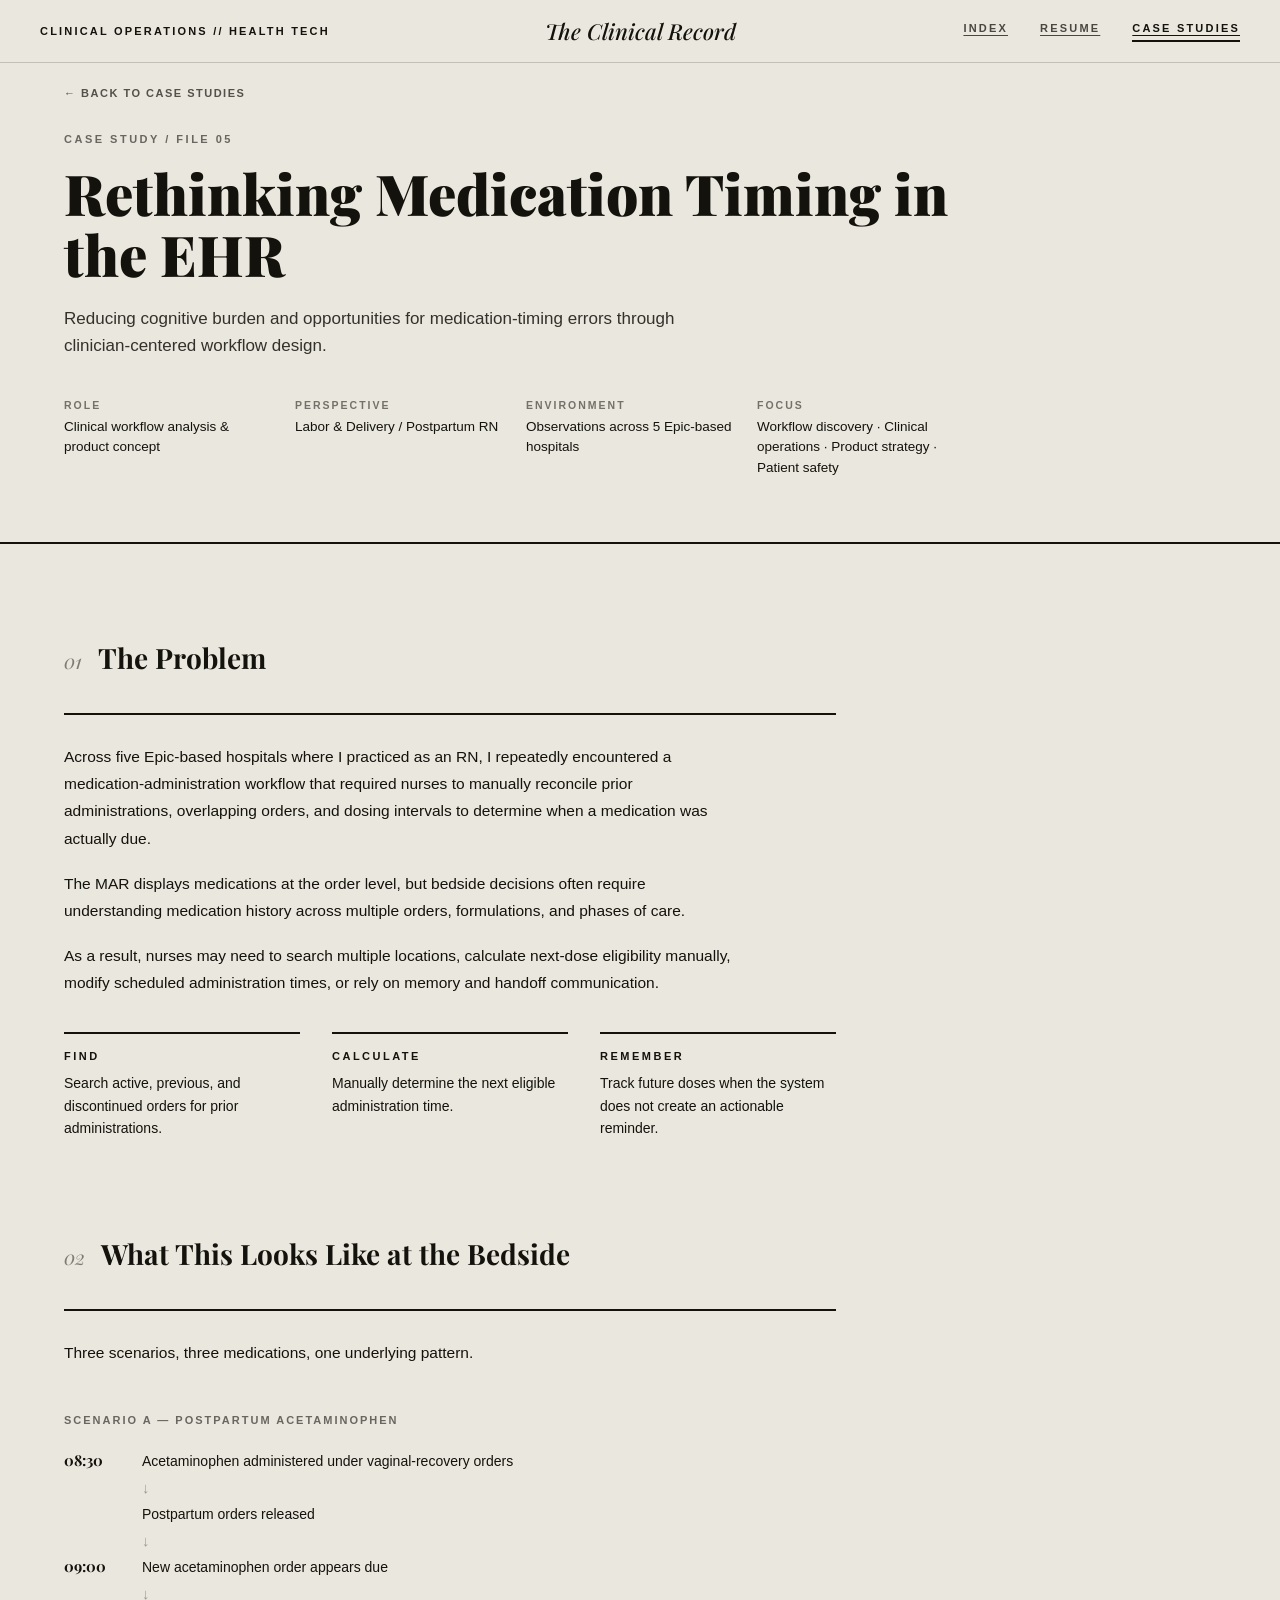
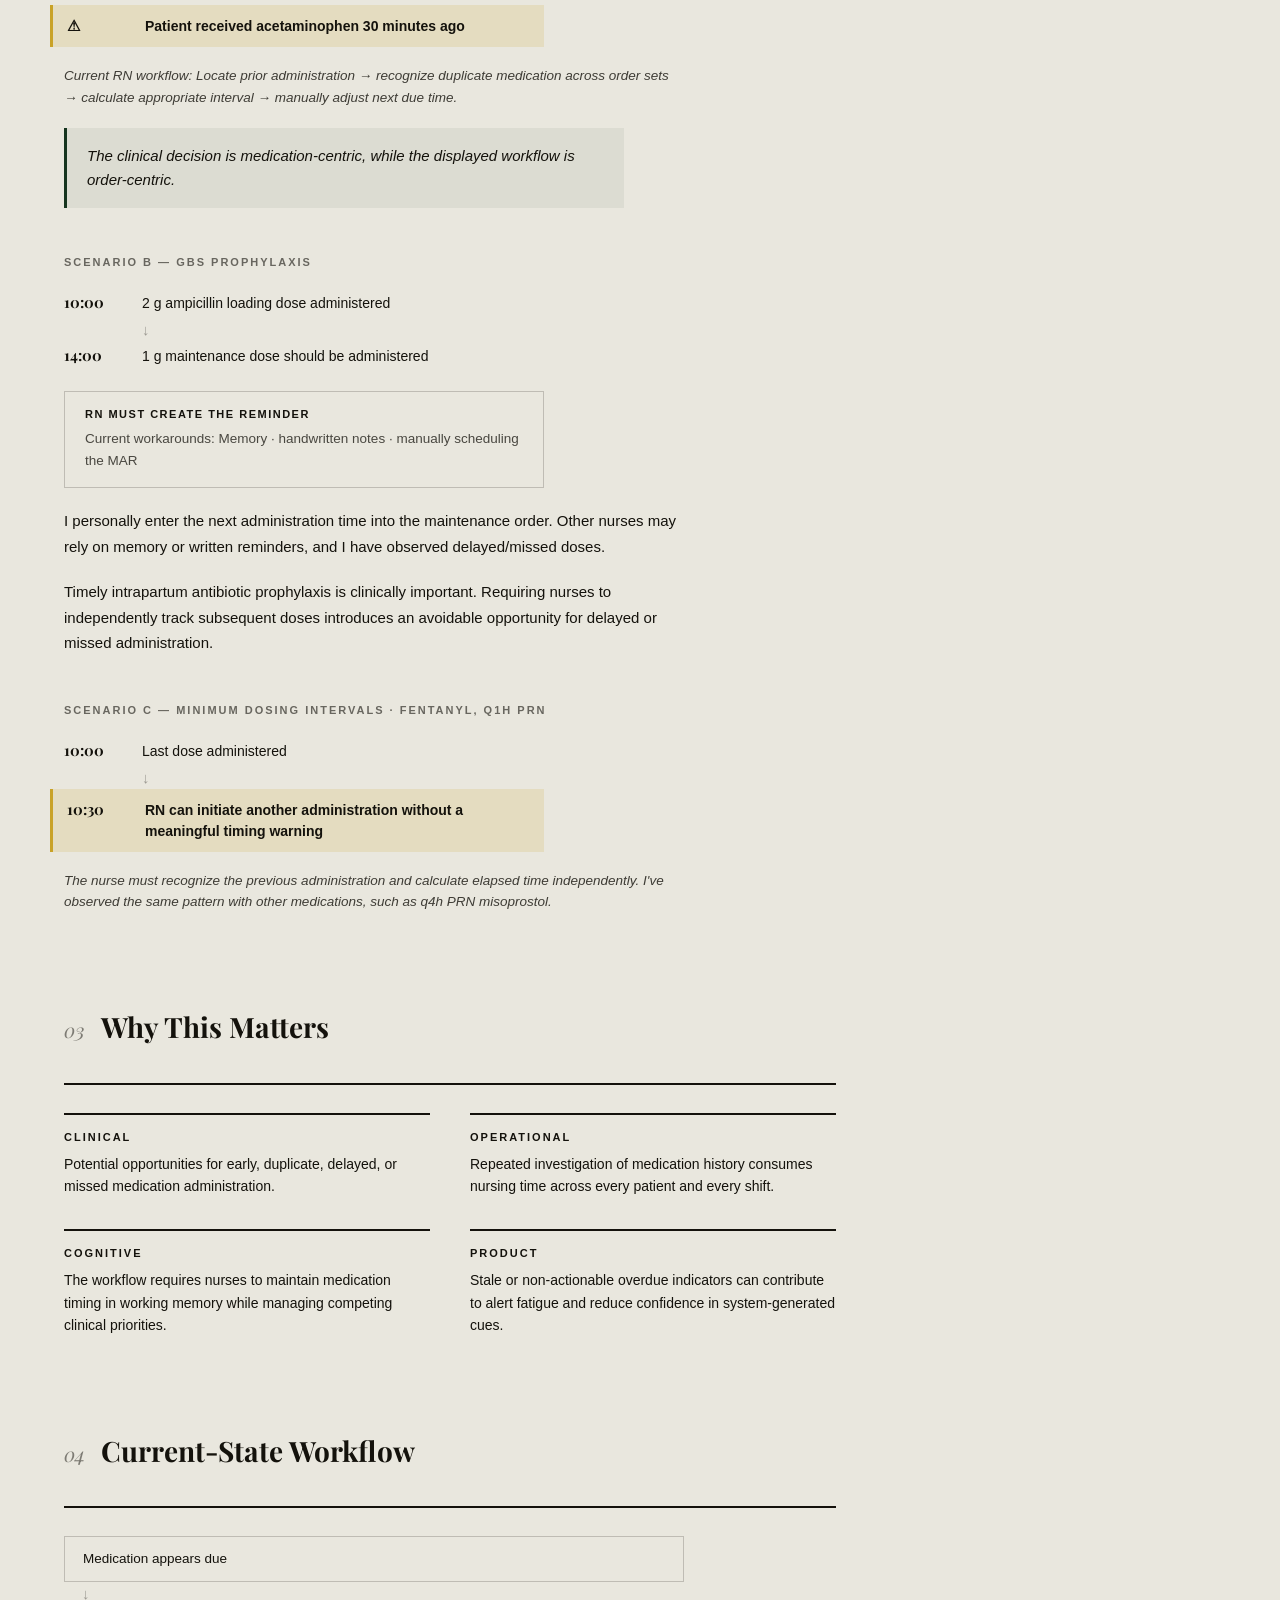
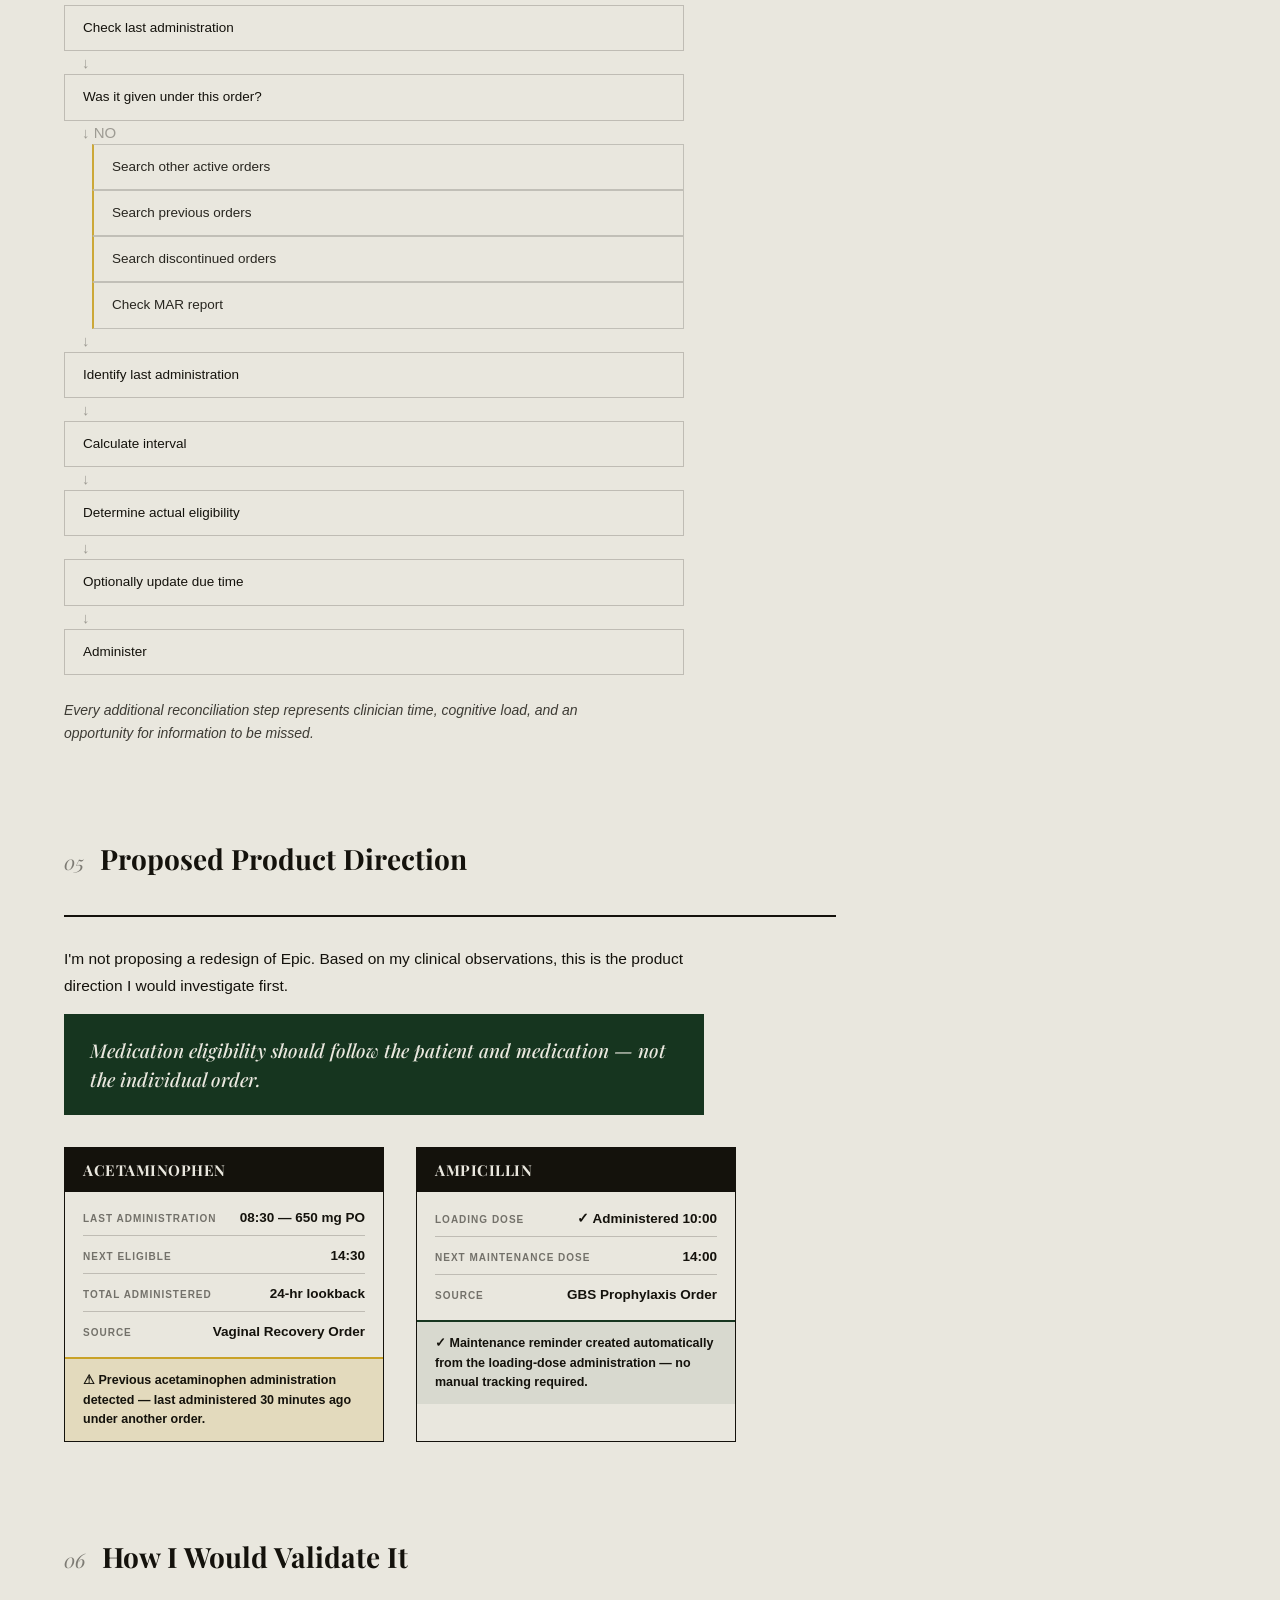
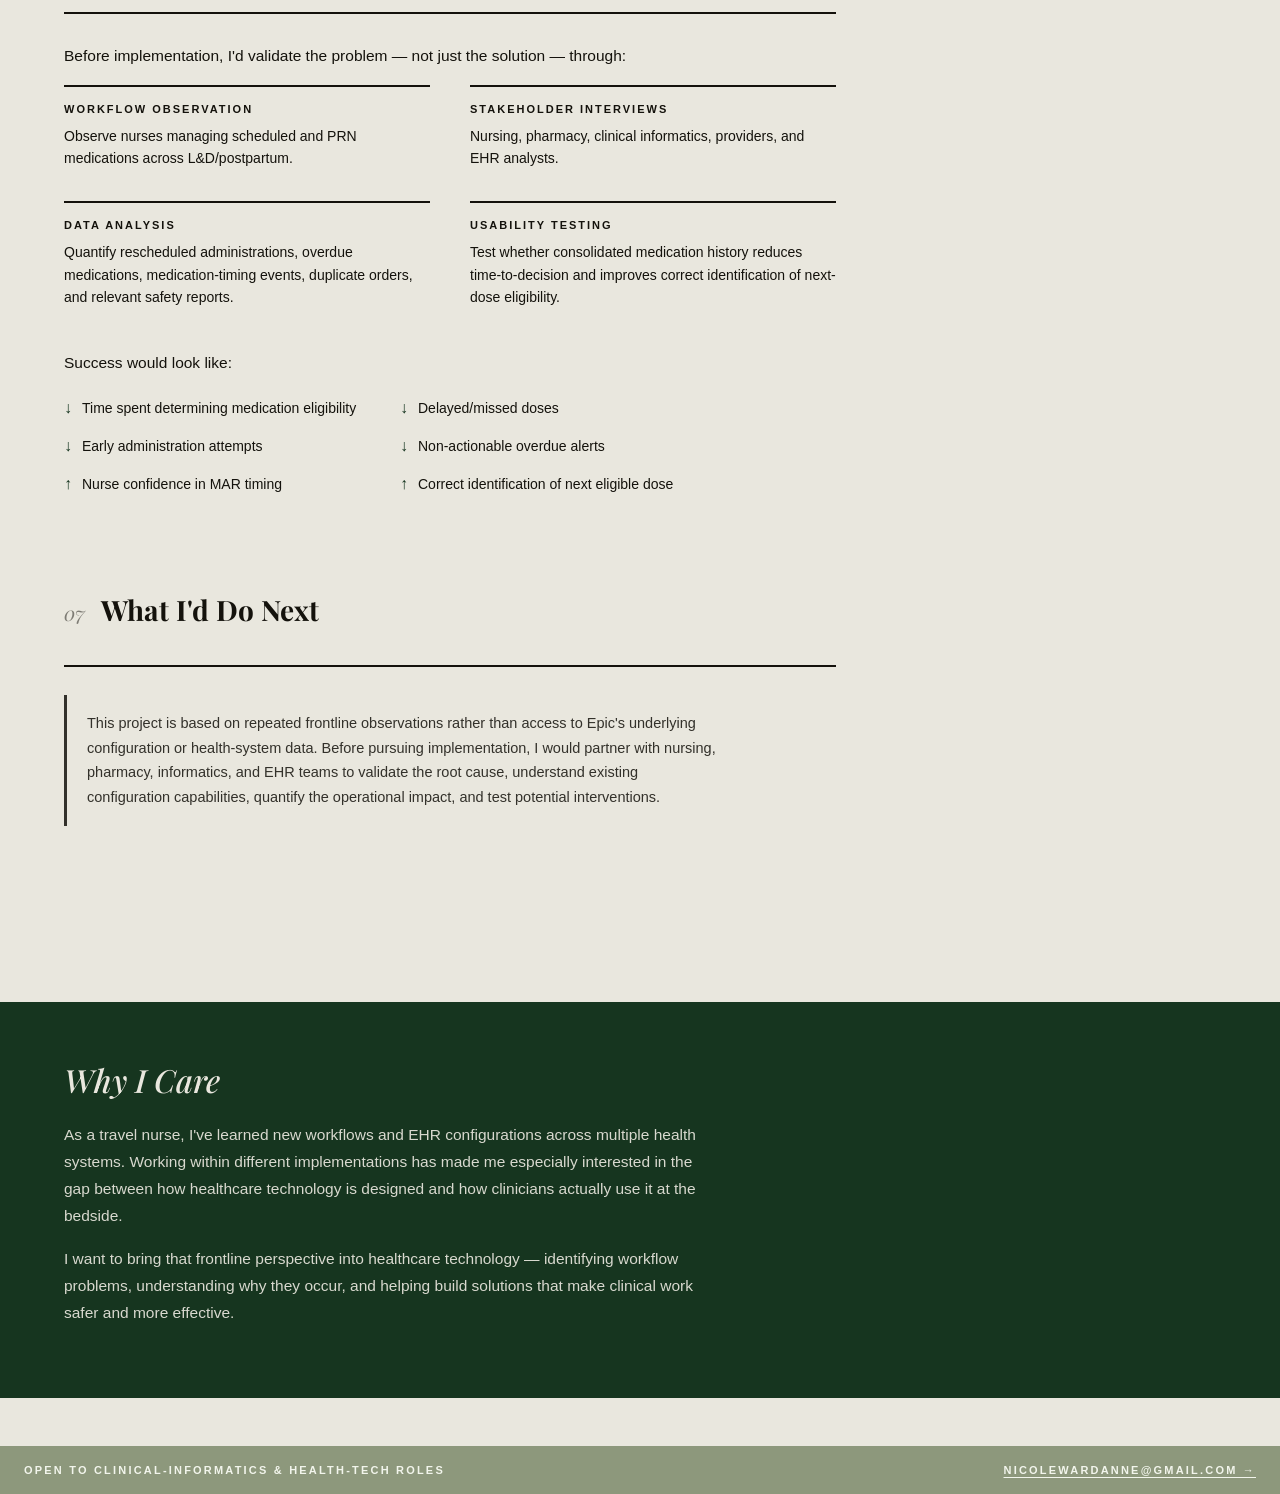
==== case-study-medication-timing.html @ 56637faa "Replace header live clock with static tagline Co-Authored-By: Claude Sonnet 5 <noreply@anthropic.com" ====
<!DOCTYPE html>
<html lang="en">
<head>
<meta charset="utf-8">
<meta name="viewport" content="width=device-width, initial-scale=1">
<title>Rethinking Medication Timing in the EHR — Nicole Ward</title>
<meta name="description" content="A clinician-centered workflow case study on medication-timing risk in the Epic MAR, from problem observation to proposed product direction.">
<link rel="preconnect" href="https://fonts.googleapis.com">
<link rel="preconnect" href="https://fonts.gstatic.com" crossorigin>
<link href="https://fonts.googleapis.com/css2?family=Playfair+Display:ital,wght@0,500;0,700;0,900;1,500;1,700;1,900&display=swap" rel="stylesheet">
<link rel="stylesheet" href="css/style.css">
<link rel="stylesheet" href="css/case-study.css">
</head>
<body>
<div class="page">

  <header class="site-header">
    <div class="clock-text">CLINICAL OPERATIONS // HEALTH TECH</div>
    <div class="brand">The Clinical Record</div>
    <nav class="site-nav">
      <a class="nav-btn" href="index.html">INDEX</a>
      <a class="nav-btn" href="index.html#resume">RESUME</a>
      <a class="nav-btn active" href="index.html#cases">CASE STUDIES</a>
    </nav>
  </header>

  <div class="cs-back">
    <a class="cs-back-link" href="index.html#cases">← BACK TO CASE STUDIES</a>
  </div>

  <div class="cs-header">
    <div class="cs-eyebrow">CASE STUDY / FILE 05</div>
    <h1 class="cs-title">Rethinking Medication Timing in the EHR</h1>
    <p class="cs-subtitle">Reducing cognitive burden and opportunities for medication-timing errors through clinician-centered workflow design.</p>
    <dl class="cs-meta-grid">
      <div class="cs-meta-item">
        <dt>ROLE</dt>
        <dd>Clinical workflow analysis &amp; product concept</dd>
      </div>
      <div class="cs-meta-item">
        <dt>PERSPECTIVE</dt>
        <dd>Labor &amp; Delivery / Postpartum RN</dd>
      </div>
      <div class="cs-meta-item">
        <dt>ENVIRONMENT</dt>
        <dd>Observations across 5 Epic-based hospitals</dd>
      </div>
      <div class="cs-meta-item">
        <dt>FOCUS</dt>
        <dd>Workflow discovery · Clinical operations · Product strategy · Patient safety</dd>
      </div>
    </dl>
  </div>

  <main class="cs-body">

    <!-- 01 — THE PROBLEM -->
    <section class="cs-section">
      <div class="cs-section-head">
        <span class="cs-section-num">01</span>
        <h2 class="cs-section-title">The Problem</h2>
      </div>

      <p class="cs-text">Across five Epic-based hospitals where I practiced as an RN, I repeatedly encountered a medication-administration workflow that required nurses to manually reconcile prior administrations, overlapping orders, and dosing intervals to determine when a medication was actually due.</p>
      <p class="cs-text">The MAR displays medications at the order level, but bedside decisions often require understanding medication history across multiple orders, formulations, and phases of care.</p>
      <p class="cs-text">As a result, nurses may need to search multiple locations, calculate next-dose eligibility manually, modify scheduled administration times, or rely on memory and handoff communication.</p>

      <div class="fcr-grid">
        <div class="fcr-card">
          <div class="fcr-label">FIND</div>
          <p class="fcr-desc">Search active, previous, and discontinued orders for prior administrations.</p>
        </div>
        <div class="fcr-card">
          <div class="fcr-label">CALCULATE</div>
          <p class="fcr-desc">Manually determine the next eligible administration time.</p>
        </div>
        <div class="fcr-card">
          <div class="fcr-label">REMEMBER</div>
          <p class="fcr-desc">Track future doses when the system does not create an actionable reminder.</p>
        </div>
      </div>
    </section>

    <!-- 02 — WHAT THIS LOOKS LIKE AT THE BEDSIDE -->
    <section class="cs-section">
      <div class="cs-section-head">
        <span class="cs-section-num">02</span>
        <h2 class="cs-section-title">What This Looks Like at the Bedside</h2>
      </div>
      <p class="cs-text">Three scenarios, three medications, one underlying pattern.</p>

      <div class="scenario">
        <div class="scenario-label">SCENARIO A — POSTPARTUM ACETAMINOPHEN</div>
        <div class="timeline">
          <div class="timeline-step">
            <div class="timeline-time">08:30</div>
            <div class="timeline-content">Acetaminophen administered under vaginal-recovery orders</div>
          </div>
          <div class="timeline-arrow">↓</div>
          <div class="timeline-step">
            <div class="timeline-time"></div>
            <div class="timeline-content">Postpartum orders released</div>
          </div>
          <div class="timeline-arrow">↓</div>
          <div class="timeline-step">
            <div class="timeline-time">09:00</div>
            <div class="timeline-content">New acetaminophen order appears due</div>
          </div>
          <div class="timeline-arrow">↓</div>
          <div class="timeline-step timeline-step--warning">
            <div class="timeline-time">⚠</div>
            <div class="timeline-content">Patient received acetaminophen 30 minutes ago</div>
          </div>
        </div>
        <p class="scenario-workflow">Current RN workflow: Locate prior administration → recognize duplicate medication across order sets → calculate appropriate interval → manually adjust next due time.</p>
        <div class="insight-box">The clinical decision is medication-centric, while the displayed workflow is order-centric.</div>
      </div>

      <div class="scenario">
        <div class="scenario-label">SCENARIO B — GBS PROPHYLAXIS</div>
        <div class="timeline">
          <div class="timeline-step">
            <div class="timeline-time">10:00</div>
            <div class="timeline-content">2 g ampicillin loading dose administered</div>
          </div>
          <div class="timeline-arrow">↓</div>
          <div class="timeline-step">
            <div class="timeline-time">14:00</div>
            <div class="timeline-content">1 g maintenance dose should be administered</div>
          </div>
        </div>
        <div class="reminder-box">
          <div class="reminder-box-title">RN MUST CREATE THE REMINDER</div>
          <p class="reminder-box-detail">Current workarounds: Memory · handwritten notes · manually scheduling the MAR</p>
        </div>
        <p class="scenario-quote">I personally enter the next administration time into the maintenance order. Other nurses may rely on memory or written reminders, and I have observed delayed/missed doses.</p>
        <p class="scenario-quote">Timely intrapartum antibiotic prophylaxis is clinically important. Requiring nurses to independently track subsequent doses introduces an avoidable opportunity for delayed or missed administration.</p>
      </div>

      <div class="scenario">
        <div class="scenario-label">SCENARIO C — MINIMUM DOSING INTERVALS · FENTANYL, Q1H PRN</div>
        <div class="timeline">
          <div class="timeline-step">
            <div class="timeline-time">10:00</div>
            <div class="timeline-content">Last dose administered</div>
          </div>
          <div class="timeline-arrow">↓</div>
          <div class="timeline-step timeline-step--warning">
            <div class="timeline-time">10:30</div>
            <div class="timeline-content">RN can initiate another administration without a meaningful timing warning</div>
          </div>
        </div>
        <p class="scenario-workflow">The nurse must recognize the previous administration and calculate elapsed time independently. I've observed the same pattern with other medications, such as q4h PRN misoprostol.</p>
      </div>
    </section>

    <!-- 03 — WHY THIS MATTERS -->
    <section class="cs-section">
      <div class="cs-section-head">
        <span class="cs-section-num">03</span>
        <h2 class="cs-section-title">Why This Matters</h2>
      </div>
      <div class="info-grid">
        <div class="info-card">
          <div class="info-label">CLINICAL</div>
          <p class="info-desc">Potential opportunities for early, duplicate, delayed, or missed medication administration.</p>
        </div>
        <div class="info-card">
          <div class="info-label">OPERATIONAL</div>
          <p class="info-desc">Repeated investigation of medication history consumes nursing time across every patient and every shift.</p>
        </div>
        <div class="info-card">
          <div class="info-label">COGNITIVE</div>
          <p class="info-desc">The workflow requires nurses to maintain medication timing in working memory while managing competing clinical priorities.</p>
        </div>
        <div class="info-card">
          <div class="info-label">PRODUCT</div>
          <p class="info-desc">Stale or non-actionable overdue indicators can contribute to alert fatigue and reduce confidence in system-generated cues.</p>
        </div>
      </div>
    </section>

    <!-- 04 — CURRENT-STATE WORKFLOW -->
    <section class="cs-section">
      <div class="cs-section-head">
        <span class="cs-section-num">04</span>
        <h2 class="cs-section-title">Current-State Workflow</h2>
      </div>
      <div class="flow-diagram">
        <div class="flow-step">Medication appears due</div>
        <div class="flow-arrow">↓</div>
        <div class="flow-step">Check last administration</div>
        <div class="flow-arrow">↓</div>
        <div class="flow-step">Was it given under this order?</div>
        <div class="flow-arrow">↓ NO</div>
        <div class="flow-step flow-step--branch">Search other active orders</div>
        <div class="flow-step flow-step--branch">Search previous orders</div>
        <div class="flow-step flow-step--branch">Search discontinued orders</div>
        <div class="flow-step flow-step--branch">Check MAR report</div>
        <div class="flow-arrow">↓</div>
        <div class="flow-step">Identify last administration</div>
        <div class="flow-arrow">↓</div>
        <div class="flow-step">Calculate interval</div>
        <div class="flow-arrow">↓</div>
        <div class="flow-step">Determine actual eligibility</div>
        <div class="flow-arrow">↓</div>
        <div class="flow-step">Optionally update due time</div>
        <div class="flow-arrow">↓</div>
        <div class="flow-step">Administer</div>
      </div>
      <p class="cs-caption">Every additional reconciliation step represents clinician time, cognitive load, and an opportunity for information to be missed.</p>
    </section>

    <!-- 05 — PROPOSED PRODUCT DIRECTION -->
    <section class="cs-section">
      <div class="cs-section-head">
        <span class="cs-section-num">05</span>
        <h2 class="cs-section-title">Proposed Product Direction</h2>
      </div>
      <p class="cs-text">I'm not proposing a redesign of Epic. Based on my clinical observations, this is the product direction I would investigate first.</p>
      <div class="principle-box">Medication eligibility should follow the patient and medication — not the individual order.</div>

      <div class="med-cards">
        <div class="med-card">
          <div class="med-card-header">ACETAMINOPHEN</div>
          <div class="med-card-body">
            <div class="med-card-row">
              <span class="med-row-label">Last administration</span>
              <span class="med-row-value">08:30 — 650 mg PO</span>
            </div>
            <div class="med-card-row">
              <span class="med-row-label">Next eligible</span>
              <span class="med-row-value">14:30</span>
            </div>
            <div class="med-card-row">
              <span class="med-row-label">Total administered</span>
              <span class="med-row-value">24-hr lookback</span>
            </div>
            <div class="med-card-row">
              <span class="med-row-label">Source</span>
              <span class="med-row-value">Vaginal Recovery Order</span>
            </div>
          </div>
          <div class="med-card-warning">⚠ Previous acetaminophen administration detected — last administered 30 minutes ago under another order.</div>
        </div>

        <div class="med-card">
          <div class="med-card-header">AMPICILLIN</div>
          <div class="med-card-body">
            <div class="med-card-row">
              <span class="med-row-label">Loading dose</span>
              <span class="med-row-value">✓ Administered 10:00</span>
            </div>
            <div class="med-card-row">
              <span class="med-row-label">Next maintenance dose</span>
              <span class="med-row-value">14:00</span>
            </div>
            <div class="med-card-row">
              <span class="med-row-label">Source</span>
              <span class="med-row-value">GBS Prophylaxis Order</span>
            </div>
          </div>
          <div class="med-card-ok">✓ Maintenance reminder created automatically from the loading-dose administration — no manual tracking required.</div>
        </div>
      </div>
    </section>

    <!-- 06 — HOW I WOULD VALIDATE IT -->
    <section class="cs-section">
      <div class="cs-section-head">
        <span class="cs-section-num">06</span>
        <h2 class="cs-section-title">How I Would Validate It</h2>
      </div>
      <p class="cs-text">Before implementation, I'd validate the problem — not just the solution — through:</p>
      <div class="info-grid">
        <div class="info-card">
          <div class="info-label">WORKFLOW OBSERVATION</div>
          <p class="info-desc">Observe nurses managing scheduled and PRN medications across L&amp;D/postpartum.</p>
        </div>
        <div class="info-card">
          <div class="info-label">STAKEHOLDER INTERVIEWS</div>
          <p class="info-desc">Nursing, pharmacy, clinical informatics, providers, and EHR analysts.</p>
        </div>
        <div class="info-card">
          <div class="info-label">DATA ANALYSIS</div>
          <p class="info-desc">Quantify rescheduled administrations, overdue medications, medication-timing events, duplicate orders, and relevant safety reports.</p>
        </div>
        <div class="info-card">
          <div class="info-label">USABILITY TESTING</div>
          <p class="info-desc">Test whether consolidated medication history reduces time-to-decision and improves correct identification of next-dose eligibility.</p>
        </div>
      </div>

      <p class="cs-text" style="margin-top:40px">Success would look like:</p>
      <div class="metrics-grid">
        <div class="metric-item"><span class="metric-arrow">↓</span> Time spent determining medication eligibility</div>
        <div class="metric-item"><span class="metric-arrow">↓</span> Delayed/missed doses</div>
        <div class="metric-item"><span class="metric-arrow">↓</span> Early administration attempts</div>
        <div class="metric-item"><span class="metric-arrow">↓</span> Non-actionable overdue alerts</div>
        <div class="metric-item"><span class="metric-arrow">↑</span> Nurse confidence in MAR timing</div>
        <div class="metric-item"><span class="metric-arrow">↑</span> Correct identification of next eligible dose</div>
      </div>
    </section>

    <!-- 07 — WHAT I'D DO NEXT -->
    <section class="cs-section">
      <div class="cs-section-head">
        <span class="cs-section-num">07</span>
        <h2 class="cs-section-title">What I'd Do Next</h2>
      </div>
      <div class="disclaimer-box">This project is based on repeated frontline observations rather than access to Epic's underlying configuration or health-system data. Before pursuing implementation, I would partner with nursing, pharmacy, informatics, and EHR teams to validate the root cause, understand existing configuration capabilities, quantify the operational impact, and test potential interventions.</div>
    </section>

  </main>

  <div class="cs-closing">
    <h2 class="cs-closing-title">Why I Care</h2>
    <p class="cs-closing-text">As a travel nurse, I've learned new workflows and EHR configurations across multiple health systems. Working within different implementations has made me especially interested in the gap between how healthcare technology is designed and how clinicians actually use it at the bedside.</p>
    <p class="cs-closing-text">I want to bring that frontline perspective into healthcare technology — identifying workflow problems, understanding why they occur, and helping build solutions that make clinical work safer and more effective.</p>
  </div>

  <div class="cta-bar">
    <span class="cta-text">OPEN TO CLINICAL-INFORMATICS &amp; HEALTH-TECH ROLES</span>
    <a href="mailto:nicolewardanne@gmail.com" class="cta-link">NICOLEWARDANNE@GMAIL.COM →</a>
  </div>

</div>
<script src="js/app.js"></script>
</body>
</html>
---- css/style.css ----
:root {
  --bg: #E9E7DE;
  --ink: #14120C;
  --green: #16351F;
  --green-hover: #1F4A2A;
  --cream: #F2F5EC;
  --accent: #8D987C;
  --amber: #C9A227;
  --hr: rgba(20,18,12,0.2);
}

* { box-sizing: border-box; }

html, body { margin: 0; padding: 0; background: var(--bg); }

body {
  font-family: "Helvetica Neue", Helvetica, Arial, sans-serif;
  color: var(--ink);
}

a { color: var(--ink); text-decoration: underline; text-underline-offset: 3px; }
a:hover { color: var(--green); }

::selection { background: var(--accent); color: #0B2412; }

em { font-style: italic; }

.page {
  display: flex;
  flex-direction: column;
  min-height: 100vh;
  background: var(--bg);
  color: var(--ink);
}

.tight { letter-spacing: -4px; }

/* ---------- header ---------- */
.site-header {
  display: grid;
  grid-template-columns: 1fr auto 1fr;
  align-items: center;
  padding: 16px 40px;
  border-bottom: 1px solid rgba(20,18,12,0.18);
  gap: 24px;
}

.clock-text {
  font-size: 11px;
  font-weight: 600;
  letter-spacing: 2.2px;
}

.brand {
  font-family: "Playfair Display", serif;
  font-style: italic;
  font-weight: 500;
  font-size: 22px;
  justify-self: center;
}

.site-nav {
  display: flex;
  gap: 32px;
  justify-content: flex-end;
}

.nav-btn {
  background: none;
  border: none;
  cursor: pointer;
  padding: 2px 0 6px;
  font-size: 11px;
  letter-spacing: 2.2px;
  font-weight: 700;
  color: var(--ink);
  font-family: inherit;
  border-bottom: 2px solid transparent;
  opacity: 0.75;
}

.nav-btn.active {
  border-bottom: 2px solid var(--ink);
  opacity: 1;
}

/* ---------- views ---------- */
.view { display: none; flex-direction: column; flex: 1; }
.view.active { display: flex; }

/* ---------- index: hero grid ---------- */
.index-grid {
  flex: 1;
  display: grid;
  grid-template-columns: 5fr 6fr 4fr;
  min-height: 0;
}

.left-col {
  display: flex;
  flex-direction: column;
  justify-content: space-between;
  gap: 48px;
  padding: 48px 48px 56px 40px;
}

.logo-spin { display: block; animation: om-spin 16s linear infinite; }
.logo-text { font-size: 10px; font-weight: 600; fill: var(--ink); }

@keyframes om-spin {
  from { transform: rotate(0deg); }
  to { transform: rotate(360deg); }
}

.hero-title {
  margin: 0;
  font-family: "Playfair Display", serif;
  font-weight: 900;
  font-size: clamp(64px, 6.5vw, 104px);
  line-height: 0.98;
  letter-spacing: -1px;
}
.hero-title em { font-weight: 700; }

.hero-sub {
  max-width: 360px;
  font-size: 16.5px;
  line-height: 1.6;
  margin: 28px 0 0;
}

.portrait-wrap {
  position: relative;
  min-height: 0;
}

.portrait-photo-box {
  position: absolute;
  inset: 0;
  background: #d8d5c9;
  overflow: hidden;
}

.portrait-photo {
  width: 100%;
  height: 100%;
  object-fit: cover;
  display: block;
}

.portrait-fallback {
  display: none;
  position: absolute;
  inset: 0;
  align-items: center;
  justify-content: center;
  text-align: center;
  padding: 24px;
  font-size: 12px;
  letter-spacing: 0.5px;
  color: rgba(20,18,12,0.55);
}
.portrait-fallback code {
  background: rgba(20,18,12,0.08);
  padding: 1px 5px;
  border-radius: 3px;
}
.portrait-missing .portrait-photo { display: none; }
.portrait-missing .portrait-fallback { display: flex; }

.portrait-caption {
  position: absolute;
  left: 0; right: 0; bottom: 0;
  background: var(--accent);
  color: var(--cream);
  display: flex;
  justify-content: space-between;
  align-items: center;
  padding: 14px 28px;
  font-size: 11px;
  font-weight: 700;
  letter-spacing: 2.2px;
  pointer-events: none;
}

.stats-col {
  background: var(--green);
  color: var(--bg);
  display: flex;
  flex-direction: column;
  padding: 48px 40px 56px;
}

.stat-label {
  font-size: 11px;
  letter-spacing: 2.5px;
  font-weight: 600;
  opacity: 0.65;
}

.stat-value {
  font-family: "Helvetica Neue", Helvetica, Arial, sans-serif;
  font-weight: 300;
  font-size: 58px;
  letter-spacing: -1px;
  margin-top: 12px;
}

.stat-divider {
  border-top: 1px solid rgba(233,231,222,0.25);
  margin: 32px 0;
}

.stats-spacer { flex: 1; }

.stats-motto {
  font-size: 11.5px;
  letter-spacing: 2px;
  font-weight: 600;
  line-height: 1.7;
  margin-top: 48px;
}

.stats-btn.nav-btn {
  margin-top: 18px;
  border: 1px solid rgba(233,231,222,0.4);
  color: var(--bg);
  padding: 12px 18px;
  text-align: center;
  white-space: nowrap;
  opacity: 1;
}
.stats-btn.nav-btn:hover { background: rgba(233,231,222,0.12); }

/* ---------- featured work (homepage) ---------- */
.featured-work {
  padding: 0 64px;
  margin-top: 64px;
}

.featured-card {
  display: block;
  background: var(--green);
  color: var(--bg);
  text-decoration: none;
  padding: 40px 48px;
}
.featured-card:hover { background: var(--green-hover); color: var(--bg); }

.featured-card-eyebrow {
  font-size: 11px;
  letter-spacing: 2.2px;
  font-weight: 700;
  opacity: 0.65;
}

.featured-card-title {
  margin: 14px 0 0;
  font-family: "Playfair Display", serif;
  font-weight: 700;
  font-size: clamp(24px, 2.6vw, 34px);
  line-height: 1.15;
  max-width: 640px;
}

.featured-card-desc {
  margin: 14px 0 0;
  font-size: 14.5px;
  line-height: 1.65;
  max-width: 560px;
  opacity: 0.9;
}

.featured-card-cta {
  display: inline-block;
  margin-top: 22px;
  font-size: 11px;
  letter-spacing: 2.2px;
  font-weight: 700;
}

/* ---------- innovation / case studies shared shell ---------- */
.cases-main {
  flex: 1;
  padding: 64px 64px 80px;
}

.cases-header {
  display: flex;
  justify-content: space-between;
  align-items: flex-end;
  border-bottom: 2px solid var(--ink);
  padding-bottom: 20px;
}

.section-title {
  margin: 0;
  font-family: "Playfair Display", serif;
  font-weight: 700;
  font-size: 36px;
}
.section-title--lg { font-size: 44px; }

.section-kicker {
  font-size: 11px;
  letter-spacing: 2.5px;
  font-weight: 700;
}

.problems-grid {
  display: grid;
  grid-template-columns: 1fr 1fr;
  gap: 40px 48px;
  margin-top: 40px;
}

.problem-card { border-top: 2px solid var(--ink); padding-top: 16px; }
.problem-num { font-family: "Playfair Display", serif; font-style: italic; font-size: 26px; }
.problem-title {
  margin: 12px 0 0;
  font-family: "Playfair Display", serif;
  font-weight: 700;
  font-size: 21px;
  line-height: 1.2;
}
.problem-desc { margin: 10px 0 0; font-size: 14px; line-height: 1.6; }

/* ---------- resume ---------- */
.dossier-grid {
  flex: 1;
  display: grid;
  grid-template-columns: 340px 1fr;
  gap: 72px;
  padding: 64px 64px 80px;
  align-content: start;
}

.file-tag {
  font-size: 11px;
  font-weight: 700;
  letter-spacing: 2.5px;
  padding-bottom: 8px;
  border-bottom: 2px solid var(--ink);
  display: inline-block;
}

.contact-list { margin: 40px 0 0; font-size: 13px; line-height: 1.5; }
.contact-list dt { font-size: 10.5px; letter-spacing: 2px; font-weight: 700; opacity: 0.55; }
.contact-list dd { margin: 4px 0 20px; }

.hr { border-top: 1px solid var(--hr); margin: 8px 0 24px; }

.label-small { font-size: 10.5px; letter-spacing: 2px; font-weight: 700; opacity: 0.55; }

.plain-list { margin: 12px 0 0; padding: 0; list-style: none; font-size: 13.5px; line-height: 2; }

.download-btn {
  display: inline-block;
  margin-top: 28px;
  background: var(--green);
  color: var(--bg);
  text-decoration: none;
  font-size: 11px;
  letter-spacing: 2.2px;
  font-weight: 700;
  padding: 14px 24px;
  white-space: nowrap;
}
.download-btn:hover { background: var(--green-hover); color: var(--bg); }

.resume-body { max-width: 760px; }

.resume-name {
  margin: 0;
  font-family: "Playfair Display", serif;
  font-weight: 700;
  font-size: clamp(36px, 3.6vw, 52px);
  line-height: 1.12;
}

.bio { margin: 28px 0 0; font-size: 15.5px; line-height: 1.7; max-width: 660px; }

.section-label {
  font-size: 10.5px;
  letter-spacing: 2px;
  font-weight: 700;
  border-bottom: 2px solid var(--ink);
  padding-bottom: 10px;
  margin-top: 48px;
}

.job { border-bottom: 1px solid var(--hr); padding: 28px 0; }
.job-header {
  display: flex;
  flex-wrap: wrap;
  gap: 8px 24px;
  justify-content: space-between;
  align-items: baseline;
}
.job-title { margin: 0; font-family: "Playfair Display", serif; font-weight: 700; font-size: 24px; }
.job-date { font-size: 11px; letter-spacing: 1.5px; font-weight: 600; opacity: 0.6; }
.job-org { font-size: 13px; font-style: italic; margin-top: 4px; opacity: 0.75; }
.job-list { margin: 14px 0 0; padding-left: 18px; font-size: 14.5px; line-height: 1.7; max-width: 640px; }

.competency-grid {
  display: grid;
  grid-template-columns: 1fr 1fr 1fr;
  gap: 32px;
  margin-top: 56px;
}

.competency-card { border-top: 1px solid var(--hr); padding-top: 16px; }
.competency-title { font-family: "Playfair Display", serif; font-weight: 700; font-size: 19px; }
.competency-org { font-size: 12.5px; font-style: italic; margin-top: 4px; opacity: 0.75; }
.competency-desc { margin: 10px 0 0; font-size: 13.5px; line-height: 1.65; }

.skills-card { border-top: 2px solid var(--ink); padding-top: 16px; }
.skills-title { font-size: 10.5px; letter-spacing: 2px; font-weight: 700; margin-bottom: 12px; }

.cases-btn.nav-btn {
  margin-top: 56px;
  background: var(--green);
  border: none;
  color: var(--bg);
  padding: 14px 24px;
  cursor: pointer;
  white-space: nowrap;
  opacity: 1;
}
.cases-btn.nav-btn:hover { background: var(--green-hover); }

/* ---------- case studies ---------- */
.cases-list { display: grid; gap: 0; margin-top: 8px; }

.case-article {
  display: grid;
  grid-template-columns: 180px 1fr 260px;
  gap: 48px;
  padding: 40px 0;
  border-bottom: 1px solid var(--hr);
}

.case-article--dark {
  background: var(--green);
  color: var(--bg);
  padding: 40px 32px;
  margin: 0 -32px;
}

.case-file { font-family: "Playfair Display", serif; font-style: italic; font-size: 28px; }

.case-meta { font-size: 10.5px; letter-spacing: 2px; font-weight: 700; opacity: 0.55; margin-bottom: 10px; }
.case-article--dark .case-meta { opacity: 0.6; }

.case-title { margin: 0; font-family: "Playfair Display", serif; font-weight: 700; font-size: 30px; }
.case-desc { margin: 14px 0 0; font-size: 15px; line-height: 1.65; max-width: 560px; }

.case-stat { border-left: 2px solid var(--ink); padding-left: 20px; align-self: center; }
.case-article--dark .case-stat { border-left-color: var(--bg); }

.case-stat-value { font-family: "Playfair Display", serif; font-size: 36px; }
.case-stat-label { font-size: 11px; letter-spacing: 1.5px; font-weight: 600; opacity: 0.6; margin-top: 4px; }
.case-article--dark .case-stat-label { opacity: 0.65; }

.cta-bar {
  display: flex;
  flex-wrap: wrap;
  gap: 12px;
  justify-content: space-between;
  align-items: center;
  margin-top: 48px;
  background: var(--accent);
  color: var(--cream);
  padding: 18px 24px;
}
.cta-text { font-size: 11px; letter-spacing: 2.2px; font-weight: 700; }
.cta-link { color: var(--cream); font-size: 11px; letter-spacing: 2.2px; font-weight: 700; }

/* ---------- mobile (< 760px) ---------- */
@media (max-width: 759px) {
  .site-header {
    display: flex;
    flex-direction: column;
    align-items: center;
    gap: 10px;
    padding: 14px 20px;
  }
  .brand { justify-self: unset; }
  .site-nav { justify-content: center; }

  .index-grid { grid-template-columns: 1fr; }
  .left-col { padding: 32px 24px 40px; gap: 40px; }
  .portrait-wrap { position: relative; height: 440px; }
  .stats-col { padding: 32px 24px 40px; }

  .featured-work { padding: 0 24px; margin-top: 40px; }
  .featured-card { padding: 28px 24px; }

  .cases-main { padding: 40px 24px 64px; }
  .cases-header {
    flex-direction: column;
    align-items: flex-start;
    gap: 8px;
    padding-bottom: 16px;
  }

  .problems-grid { grid-template-columns: 1fr; gap: 28px; margin-top: 32px; }

  .dossier-grid { grid-template-columns: 1fr; gap: 48px; padding: 40px 24px 64px; }

  .competency-grid { grid-template-columns: 1fr; gap: 28px; margin-top: 48px; }

  .case-article {
    grid-template-columns: 1fr;
    gap: 18px;
    padding: 32px 0;
  }
  .case-article--dark {
    padding: 32px 24px;
    margin: 0 -24px;
  }
}
---- css/case-study.css ----
/* ---------- back link ---------- */
.cs-back {
  padding: 20px 64px 0;
}
.cs-back-link {
  font-size: 11px;
  letter-spacing: 1.5px;
  font-weight: 700;
  text-decoration: none;
  opacity: 0.7;
}
.cs-back-link:hover { opacity: 1; }

/* ---------- title block ---------- */
.cs-header {
  padding: 32px 64px 48px;
  border-bottom: 2px solid var(--ink);
}

.cs-eyebrow {
  font-size: 11px;
  letter-spacing: 2.5px;
  font-weight: 700;
  opacity: 0.6;
}

.cs-title {
  margin: 18px 0 0;
  font-family: "Playfair Display", serif;
  font-weight: 900;
  font-size: clamp(34px, 4.4vw, 58px);
  line-height: 1.08;
  max-width: 900px;
}

.cs-subtitle {
  margin: 20px 0 0;
  font-size: 17px;
  line-height: 1.6;
  max-width: 640px;
  opacity: 0.85;
}

.cs-meta-grid {
  display: grid;
  grid-template-columns: repeat(4, 1fr);
  gap: 24px;
  margin-top: 40px;
  max-width: 900px;
}

.cs-meta-item dt {
  font-size: 10.5px;
  letter-spacing: 2px;
  font-weight: 700;
  opacity: 0.55;
}
.cs-meta-item dd {
  margin: 6px 0 0;
  font-size: 13.5px;
  line-height: 1.5;
}

/* ---------- body / sections ---------- */
.cs-body {
  padding: 0 64px 96px;
  max-width: 900px;
}

.cs-section { margin-top: 72px; }

.cs-section-head {
  display: flex;
  align-items: baseline;
  gap: 16px;
  border-bottom: 2px solid var(--ink);
  padding-bottom: 14px;
  margin-bottom: 28px;
}

.cs-section-num {
  font-family: "Playfair Display", serif;
  font-style: italic;
  font-size: 20px;
  opacity: 0.5;
}

.cs-section-title {
  font-family: "Playfair Display", serif;
  font-weight: 700;
  font-size: 28px;
}

.cs-text {
  font-size: 15.5px;
  line-height: 1.75;
  max-width: 680px;
}
.cs-text + .cs-text { margin-top: 18px; }

/* ---------- find / calculate / remember cards ---------- */
.fcr-grid {
  display: grid;
  grid-template-columns: 1fr 1fr 1fr;
  gap: 32px;
  margin-top: 36px;
}

.fcr-card { border-top: 2px solid var(--ink); padding-top: 16px; }

.fcr-label {
  font-size: 11px;
  letter-spacing: 2.5px;
  font-weight: 700;
}

.fcr-desc {
  margin: 10px 0 0;
  font-size: 14px;
  line-height: 1.6;
}

/* ---------- scenarios ---------- */
.scenario { margin-top: 48px; }
.scenario:first-child { margin-top: 32px; }

.scenario-label {
  font-size: 11px;
  letter-spacing: 2px;
  font-weight: 700;
  opacity: 0.6;
}

.scenario-workflow {
  margin-top: 18px;
  font-size: 13.5px;
  line-height: 1.6;
  font-style: italic;
  opacity: 0.8;
  max-width: 620px;
}

/* ---------- vertical timeline ---------- */
.timeline {
  display: flex;
  flex-direction: column;
  margin-top: 20px;
  max-width: 480px;
}

.timeline-step {
  display: flex;
  gap: 18px;
  align-items: flex-start;
  padding: 4px 0;
}

.timeline-time {
  font-family: "Playfair Display", serif;
  font-weight: 700;
  font-size: 15px;
  min-width: 60px;
  flex-shrink: 0;
}

.timeline-content { font-size: 14px; line-height: 1.5; padding-top: 1px; }

.timeline-arrow {
  padding-left: 78px;
  color: rgba(20,18,12,0.35);
  font-size: 15px;
  line-height: 1;
  margin: 4px 0;
}

.timeline-step--warning {
  background: rgba(201,162,39,0.16);
  border-left: 3px solid var(--amber);
  padding: 10px 14px;
  margin-left: -14px;
}
.timeline-step--warning .timeline-content { font-weight: 700; }

/* ---------- insight / callout boxes ---------- */
.insight-box {
  border-left: 3px solid var(--green);
  background: rgba(22,53,31,0.06);
  padding: 16px 20px;
  font-style: italic;
  font-size: 15px;
  line-height: 1.6;
  margin-top: 20px;
  max-width: 560px;
}

.disclaimer-box {
  border-left: 3px solid var(--ink);
  padding: 16px 20px;
  font-size: 14.5px;
  line-height: 1.7;
  opacity: 0.85;
  max-width: 680px;
  margin-top: 8px;
}

/* ---------- reminder / workaround block (scenario B) ---------- */
.reminder-box {
  border: 1px solid var(--hr);
  padding: 16px 20px;
  margin-top: 20px;
  max-width: 480px;
}

.reminder-box-title {
  font-size: 11px;
  letter-spacing: 1.5px;
  font-weight: 700;
}

.reminder-box-detail {
  margin: 8px 0 0;
  font-size: 13.5px;
  line-height: 1.6;
  opacity: 0.75;
}

.scenario-quote {
  margin-top: 20px;
  font-size: 15px;
  line-height: 1.7;
  max-width: 620px;
}

/* ---------- info cards (why it matters / validation) ---------- */
.info-grid {
  display: grid;
  grid-template-columns: 1fr 1fr;
  gap: 32px 40px;
}

.info-card { border-top: 2px solid var(--ink); padding-top: 16px; }

.info-label {
  font-size: 11px;
  letter-spacing: 2px;
  font-weight: 700;
}

.info-desc {
  margin: 10px 0 0;
  font-size: 14px;
  line-height: 1.6;
}

/* ---------- current-state workflow diagram ---------- */
.flow-diagram {
  display: flex;
  flex-direction: column;
  margin-top: 24px;
  max-width: 620px;
}

.flow-step {
  border: 1px solid var(--hr);
  padding: 12px 18px;
  font-size: 13.5px;
  line-height: 1.5;
}

.flow-step--branch {
  margin-left: 28px;
  border-left: 2px solid var(--amber);
  opacity: 0.9;
}

.flow-arrow {
  text-align: left;
  padding: 4px 0 4px 18px;
  color: rgba(20,18,12,0.35);
  font-size: 15px;
  line-height: 1;
}

.cs-caption {
  margin-top: 24px;
  font-size: 14px;
  line-height: 1.65;
  font-style: italic;
  opacity: 0.8;
  max-width: 560px;
}

/* ---------- design principle ---------- */
.principle-box {
  background: var(--green);
  color: var(--bg);
  padding: 22px 26px;
  font-family: "Playfair Display", serif;
  font-style: italic;
  font-weight: 500;
  font-size: 19px;
  line-height: 1.5;
  margin-top: 8px;
  max-width: 640px;
}

/* ---------- medication mockup cards ---------- */
.med-cards {
  display: flex;
  gap: 32px;
  flex-wrap: wrap;
  margin-top: 32px;
}

.med-card {
  border: 1px solid var(--ink);
  width: 320px;
  flex-shrink: 0;
}

.med-card-header {
  background: var(--ink);
  color: var(--bg);
  padding: 12px 18px;
  font-family: "Playfair Display", serif;
  font-weight: 700;
  font-size: 15px;
  letter-spacing: 0.5px;
}

.med-card-body {
  padding: 18px;
  display: flex;
  flex-direction: column;
  gap: 12px;
}

.med-card-row {
  display: flex;
  justify-content: space-between;
  align-items: baseline;
  gap: 12px;
  border-bottom: 1px solid var(--hr);
  padding-bottom: 10px;
}
.med-card-row:last-child { border-bottom: none; padding-bottom: 0; }

.med-row-label {
  opacity: 0.55;
  letter-spacing: 1px;
  font-size: 10px;
  font-weight: 700;
  text-transform: uppercase;
  white-space: nowrap;
}

.med-row-value {
  font-weight: 600;
  font-size: 13.5px;
  text-align: right;
}

.med-card-warning {
  background: rgba(201,162,39,0.18);
  border-top: 2px solid var(--amber);
  padding: 12px 18px;
  font-size: 12.5px;
  line-height: 1.55;
  font-weight: 600;
}

.med-card-ok {
  background: rgba(22,53,31,0.08);
  border-top: 2px solid var(--green);
  padding: 12px 18px;
  font-size: 12.5px;
  line-height: 1.55;
  font-weight: 600;
}

/* ---------- success metrics ---------- */
.metrics-grid {
  display: grid;
  grid-template-columns: 1fr 1fr;
  gap: 14px 32px;
  margin-top: 20px;
  max-width: 640px;
}

.metric-item {
  display: flex;
  align-items: baseline;
  gap: 10px;
  font-size: 14px;
  line-height: 1.5;
}

.metric-arrow {
  font-weight: 700;
  color: var(--green);
  font-size: 16px;
  flex-shrink: 0;
}

/* ---------- closing ---------- */
.cs-closing {
  background: var(--green);
  color: var(--bg);
  padding: 56px 64px;
  margin-top: 80px;
}

.cs-closing-title {
  margin: 0;
  font-family: "Playfair Display", serif;
  font-style: italic;
  font-weight: 500;
  font-size: 32px;
}

.cs-closing-text {
  margin-top: 20px;
  font-size: 15.5px;
  line-height: 1.75;
  max-width: 640px;
  opacity: 0.92;
}
.cs-closing-text + .cs-closing-text { margin-top: 16px; }

/* ---------- mobile ---------- */
@media (max-width: 759px) {
  .cs-back { padding: 16px 24px 0; }
  .cs-header { padding: 24px 24px 36px; }
  .cs-meta-grid { grid-template-columns: 1fr 1fr; gap: 20px; }
  .cs-body { padding: 0 24px 64px; }
  .cs-section { margin-top: 56px; }

  .fcr-grid { grid-template-columns: 1fr; gap: 24px; }
  .info-grid { grid-template-columns: 1fr; gap: 24px; }
  .metrics-grid { grid-template-columns: 1fr; }

  .med-cards { flex-direction: column; }
  .med-card { width: 100%; }

  .timeline-arrow { padding-left: 60px; }

  .cs-closing { padding: 40px 24px; margin-top: 56px; }
}
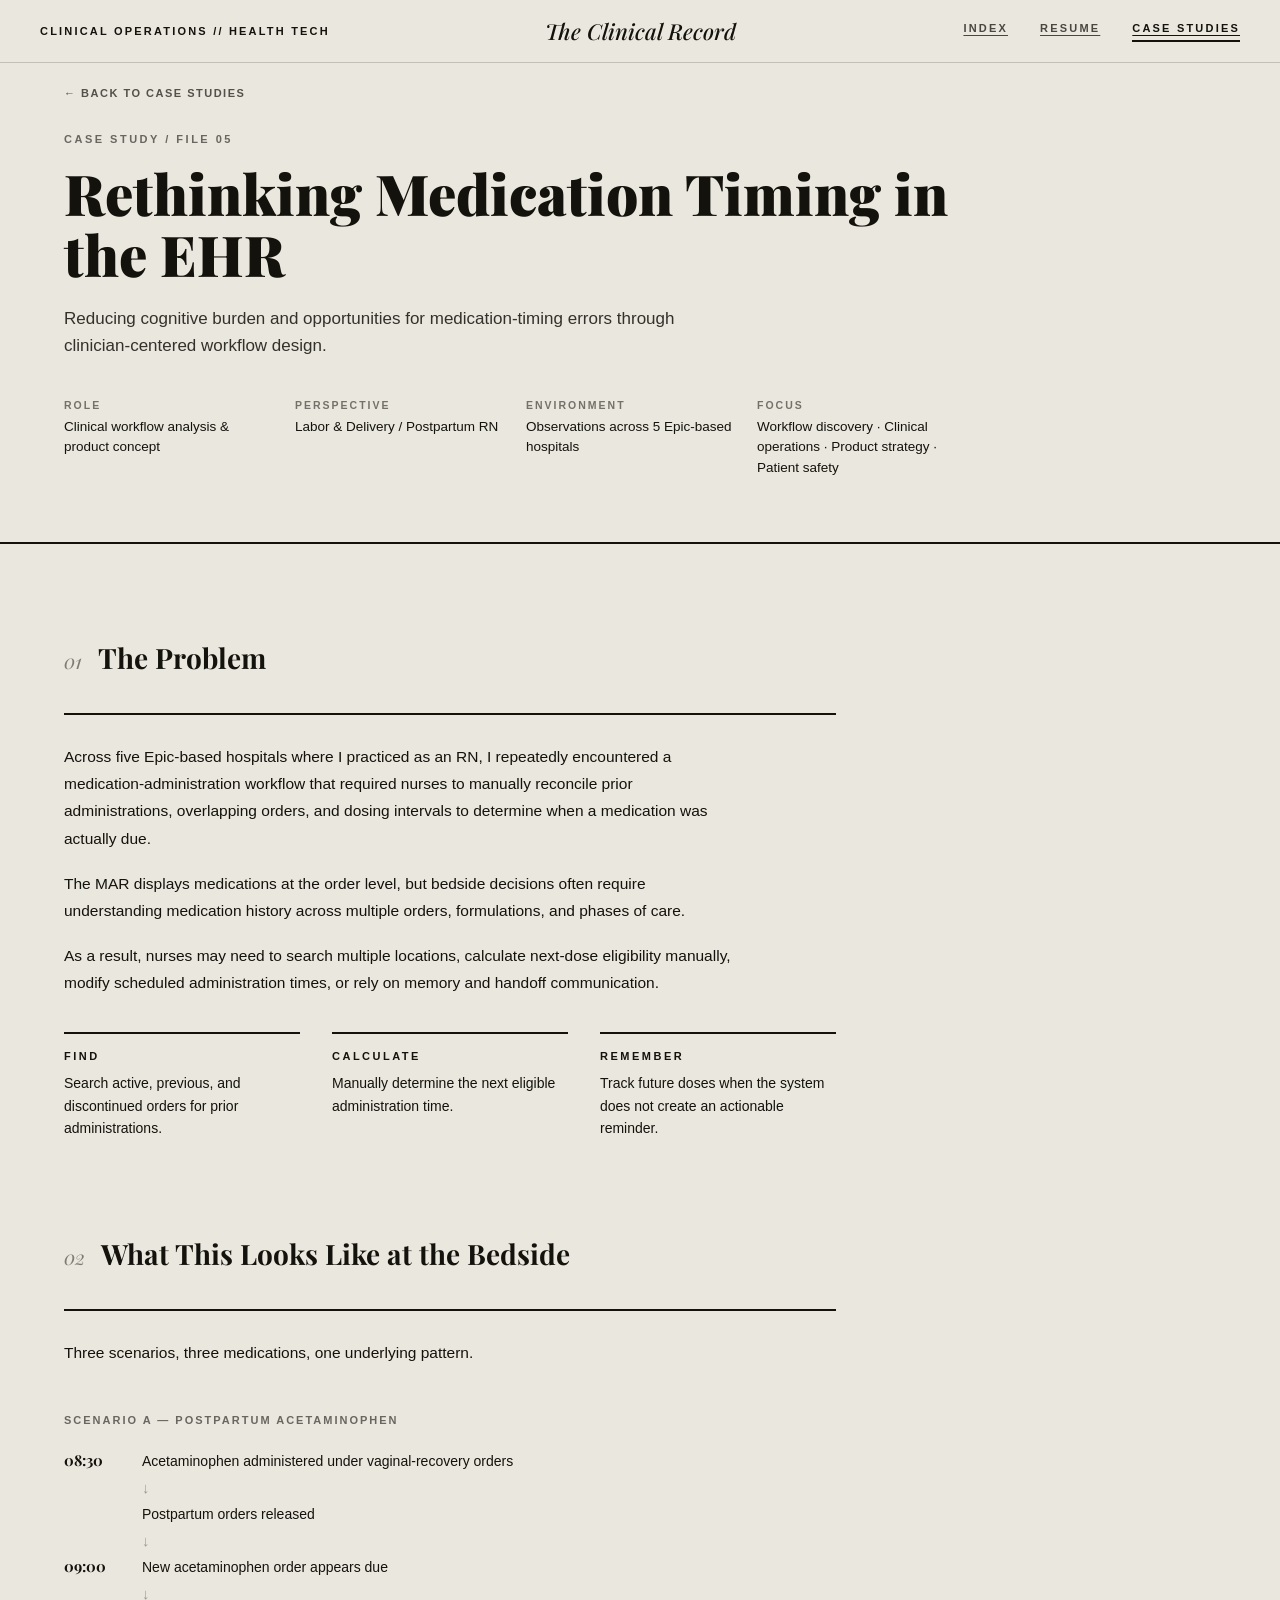
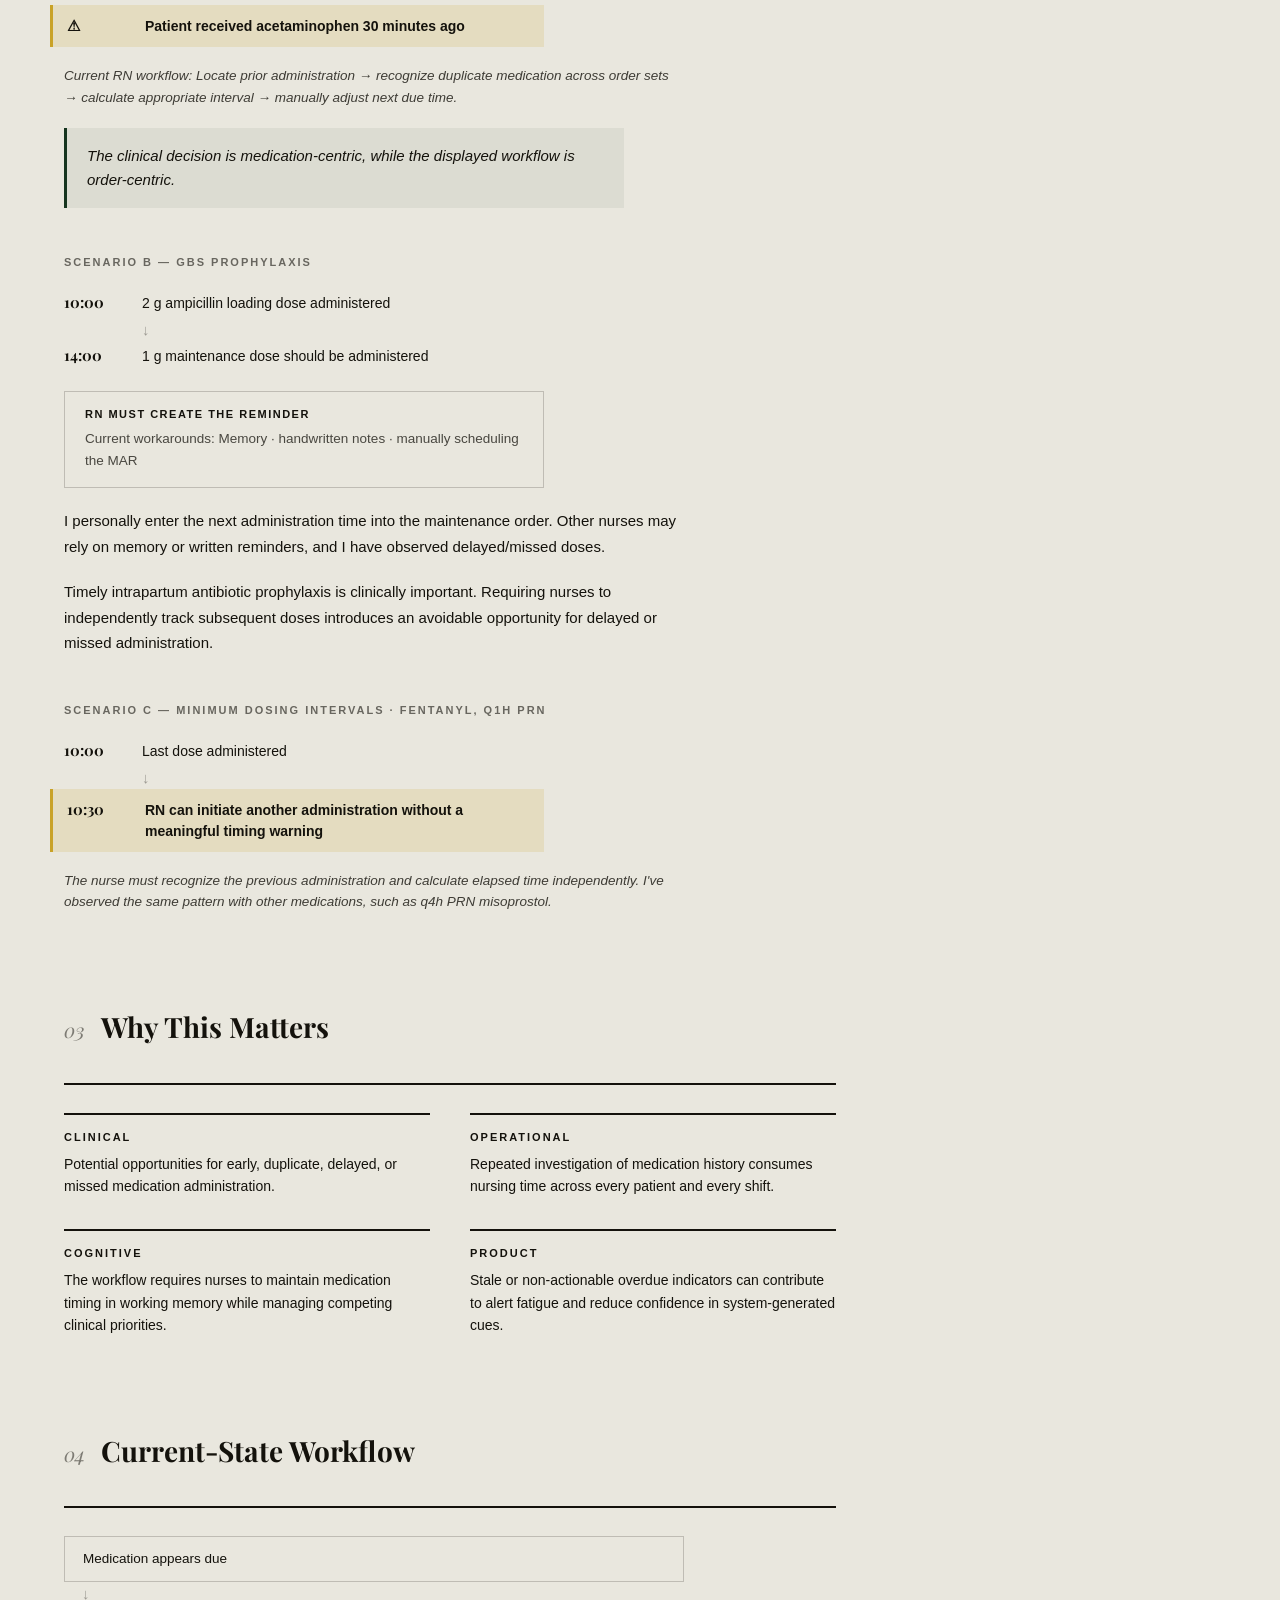
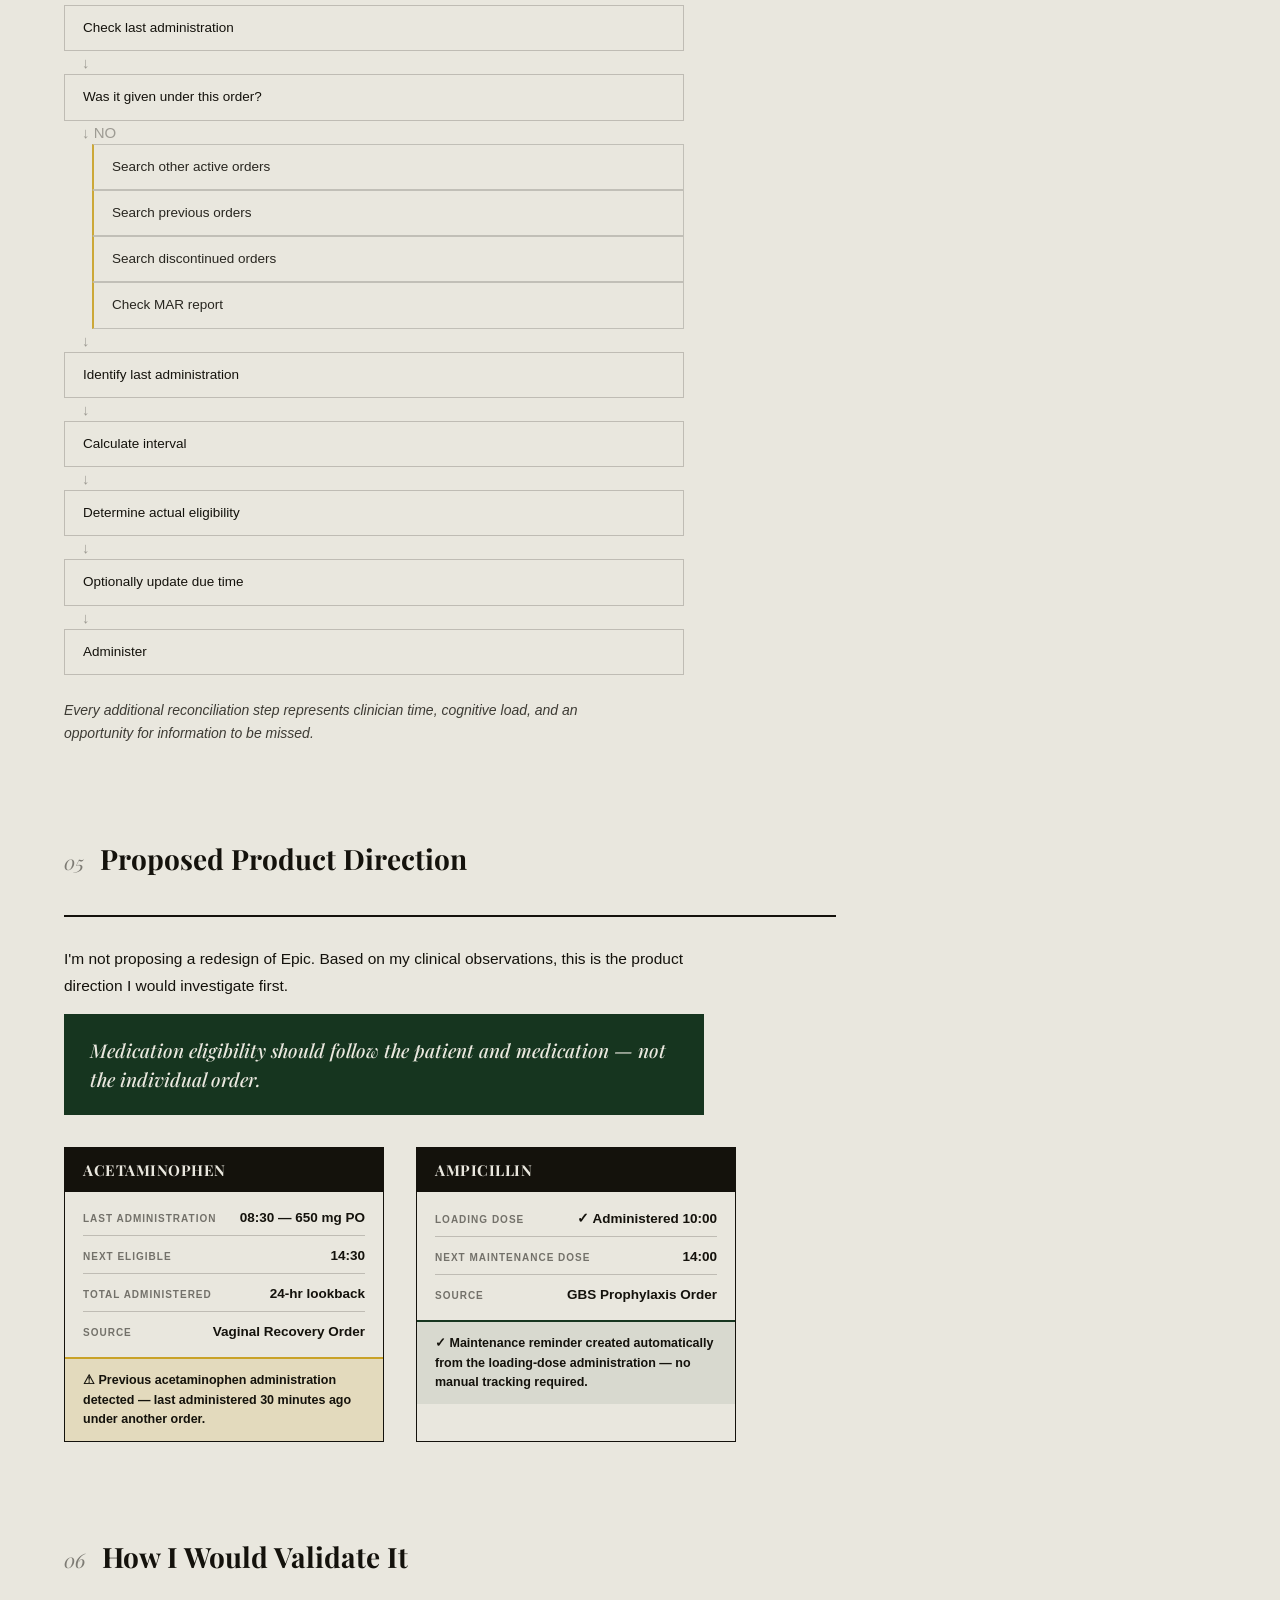
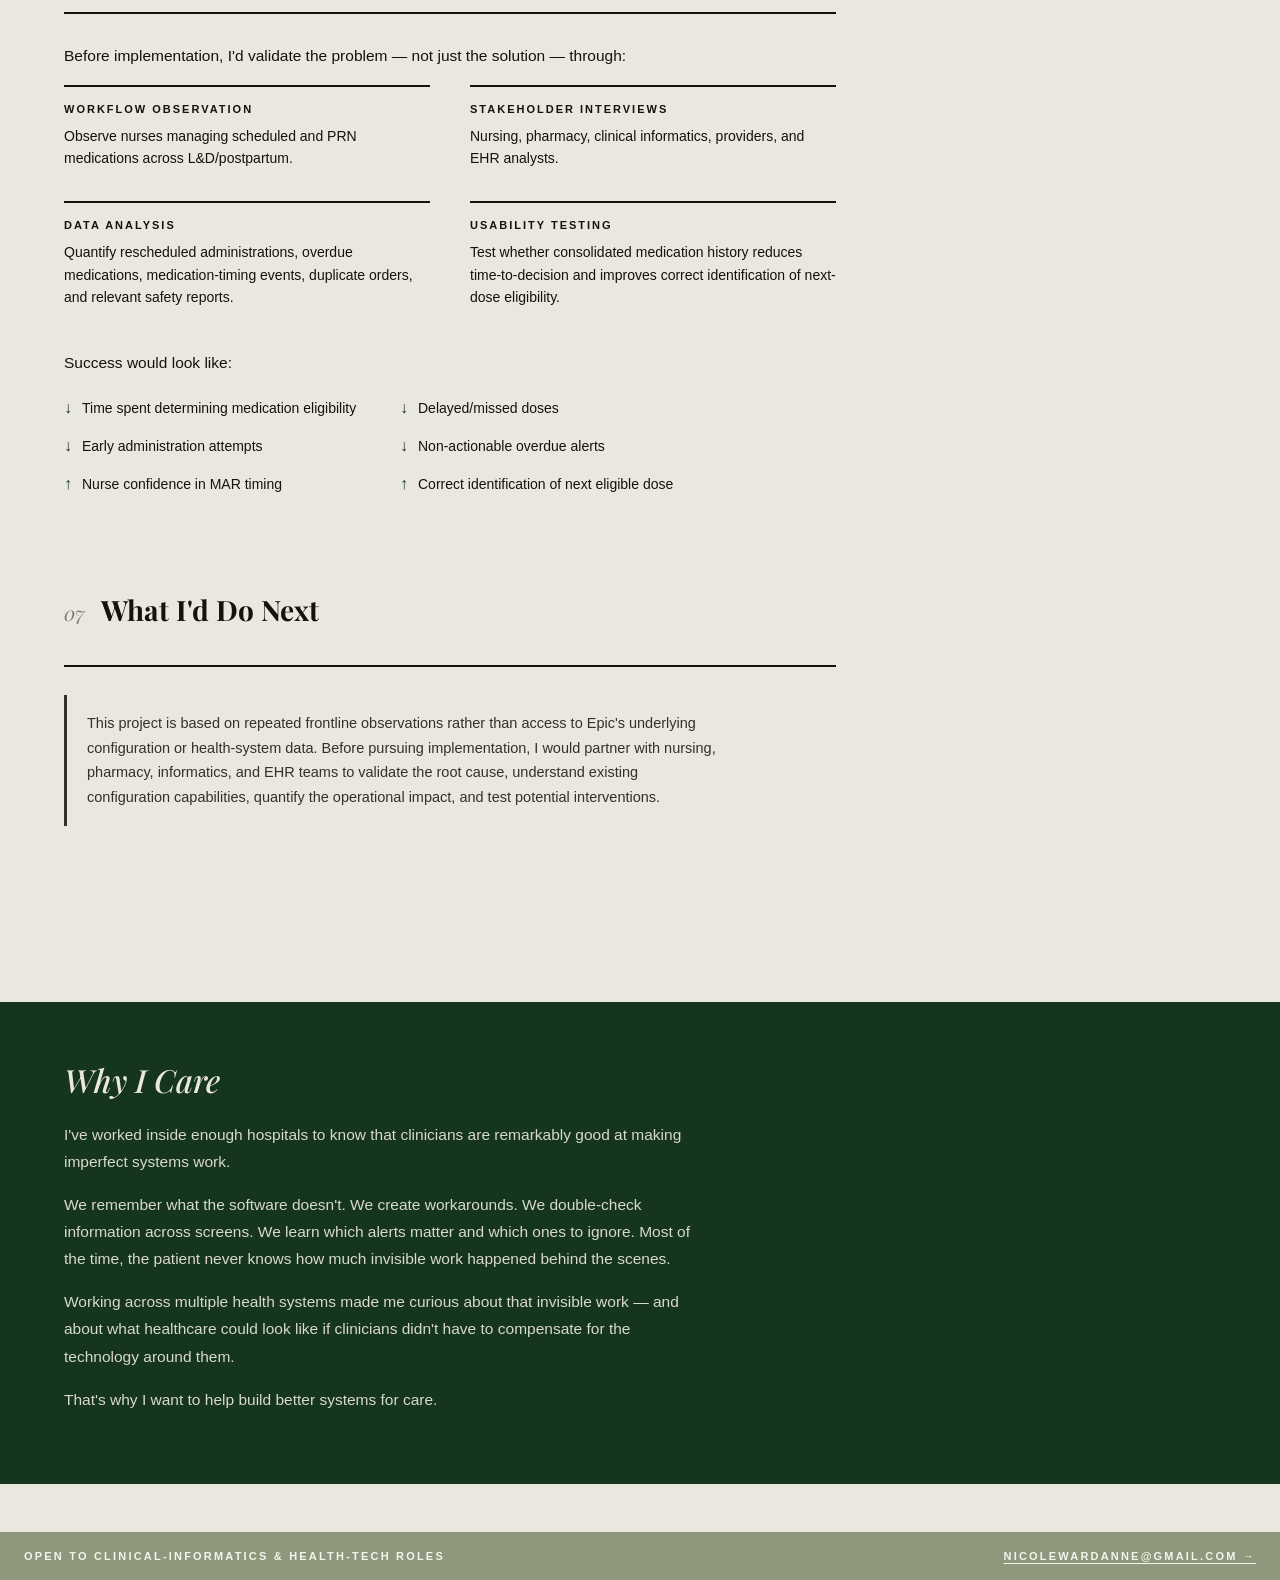
==== commit b12445ca: "Rewrite Why I Care closing on medication-timing case study Co-Authored-By: Claude Sonnet 5 <noreply@" ====
--- a/case-study-medication-timing.html
+++ b/case-study-medication-timing.html
@@ -315,8 +315,10 @@
 
   <div class="cs-closing">
     <h2 class="cs-closing-title">Why I Care</h2>
-    <p class="cs-closing-text">As a travel nurse, I've learned new workflows and EHR configurations across multiple health systems. Working within different implementations has made me especially interested in the gap between how healthcare technology is designed and how clinicians actually use it at the bedside.</p>
-    <p class="cs-closing-text">I want to bring that frontline perspective into healthcare technology — identifying workflow problems, understanding why they occur, and helping build solutions that make clinical work safer and more effective.</p>
+    <p class="cs-closing-text">I've worked inside enough hospitals to know that clinicians are remarkably good at making imperfect systems work.</p>
+    <p class="cs-closing-text">We remember what the software doesn't. We create workarounds. We double-check information across screens. We learn which alerts matter and which ones to ignore. Most of the time, the patient never knows how much invisible work happened behind the scenes.</p>
+    <p class="cs-closing-text">Working across multiple health systems made me curious about that invisible work — and about what healthcare could look like if clinicians didn't have to compensate for the technology around them.</p>
+    <p class="cs-closing-text">That's why I want to help build better systems for care.</p>
   </div>
 
   <div class="cta-bar">
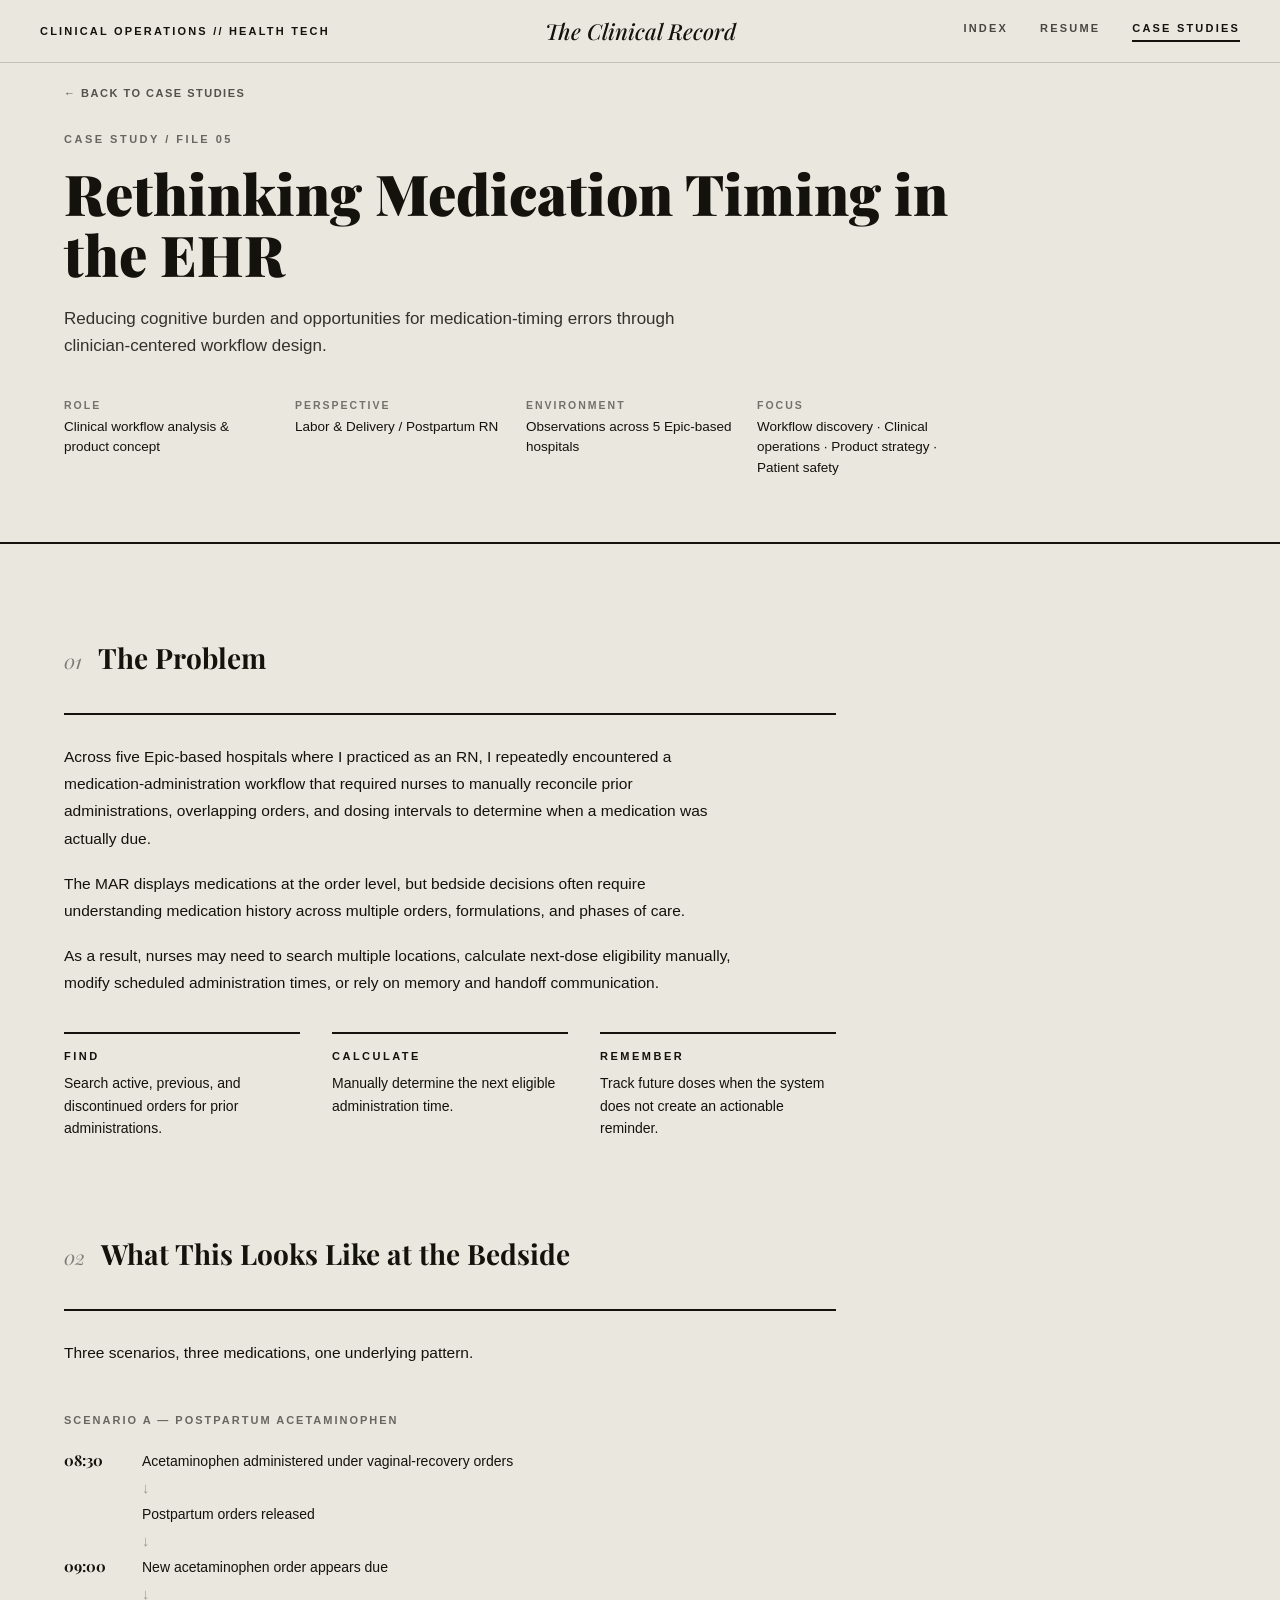
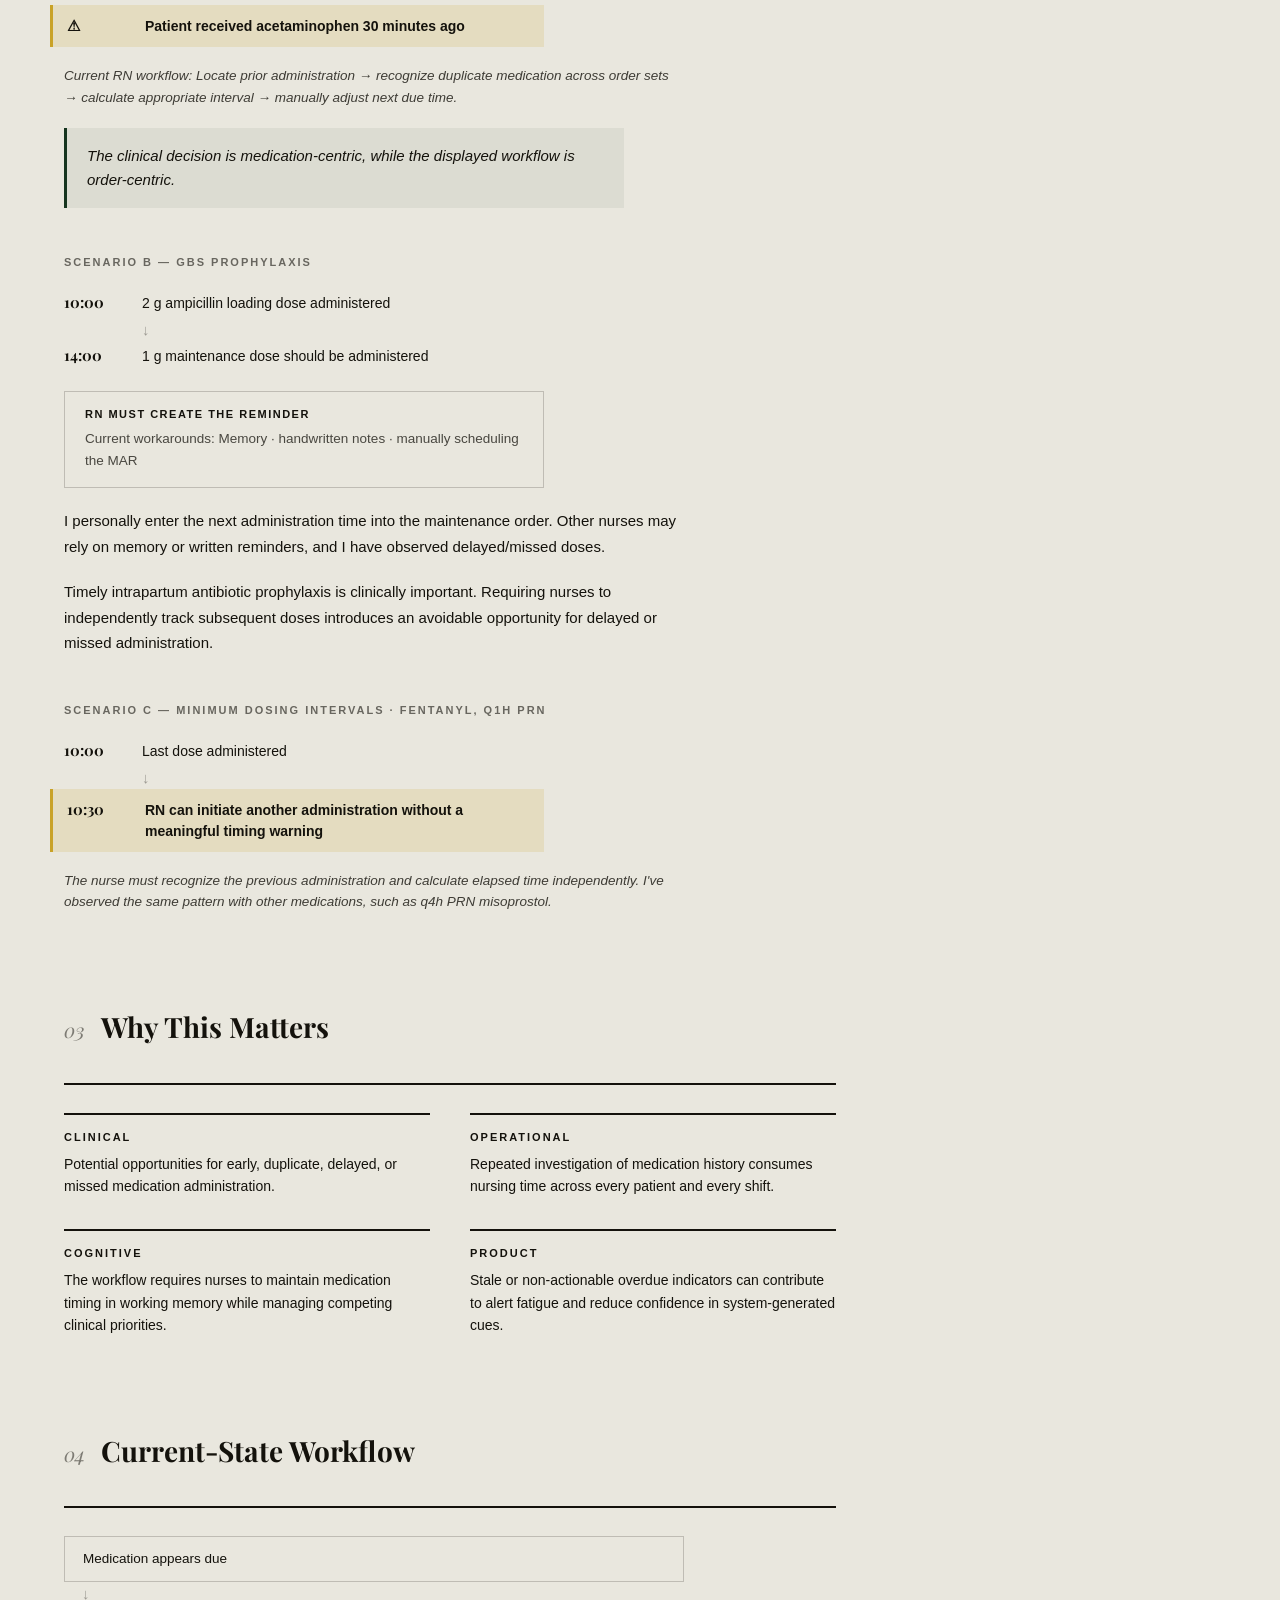
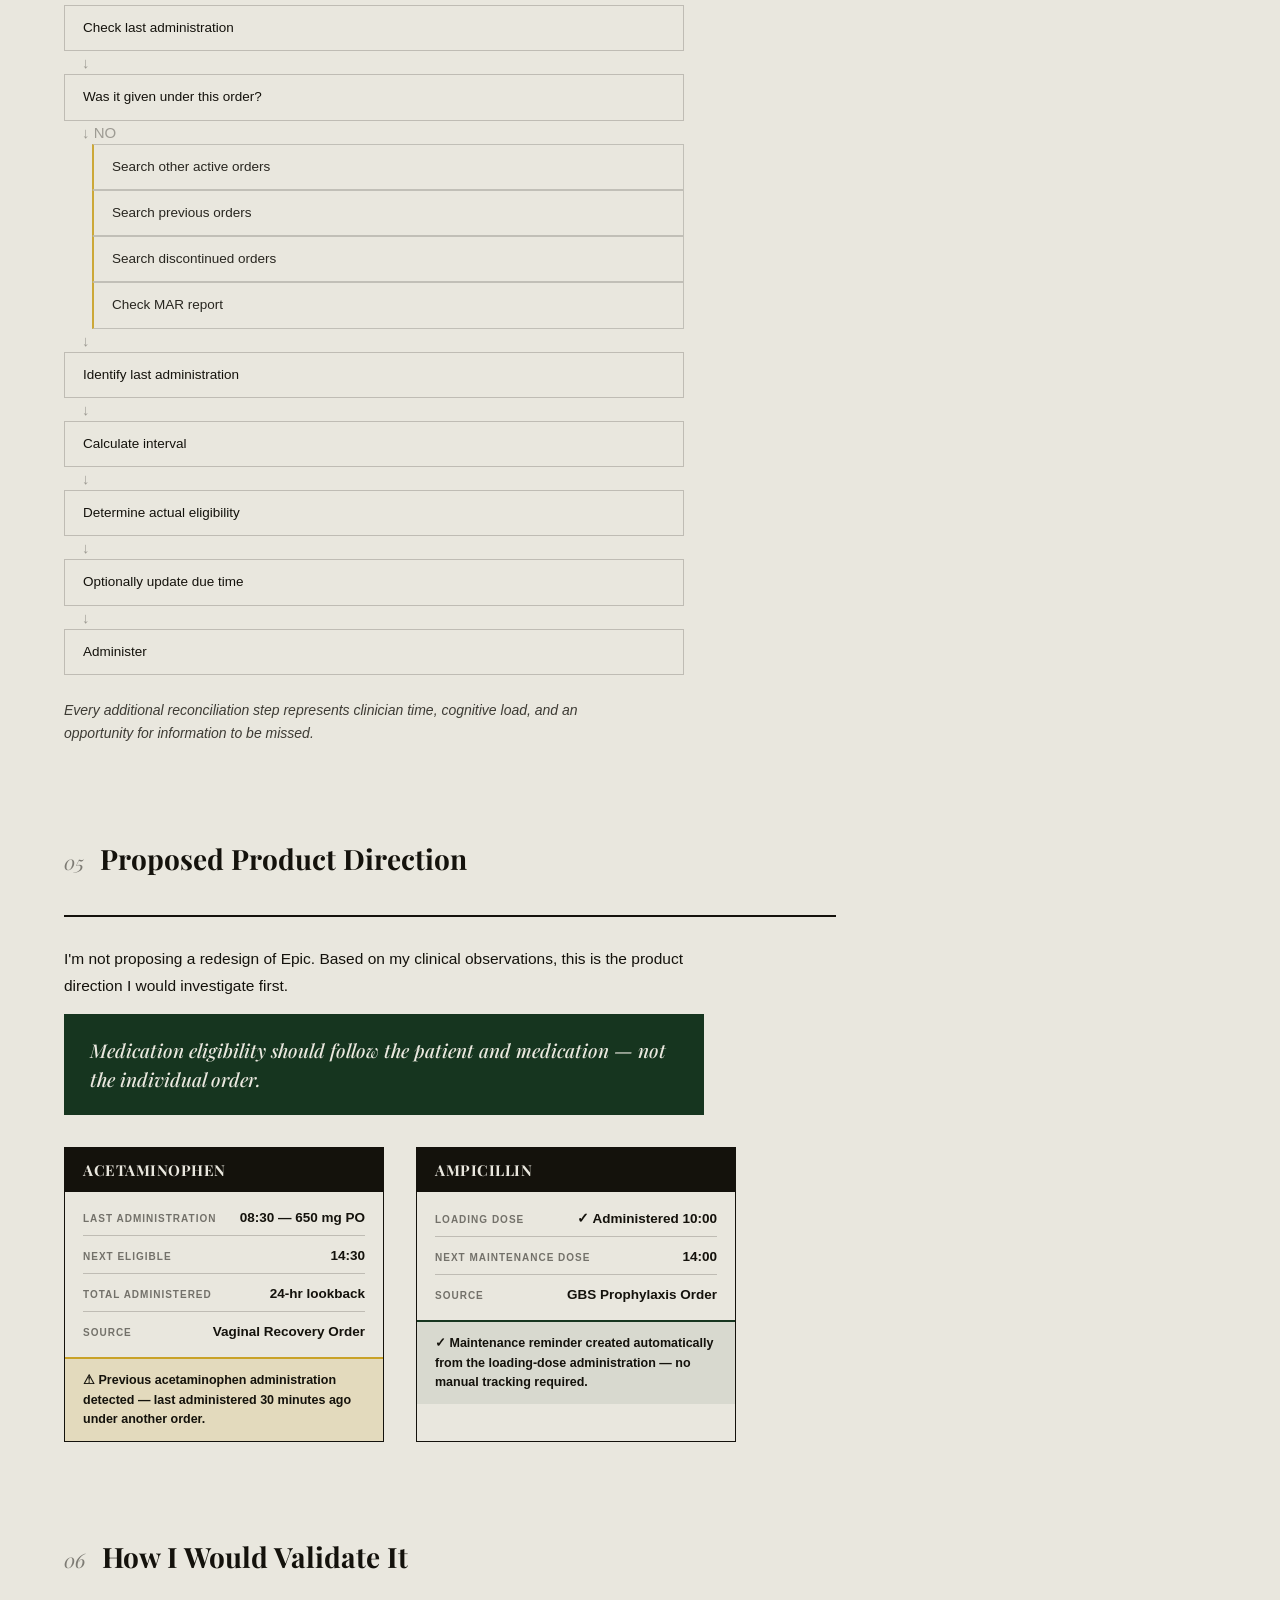
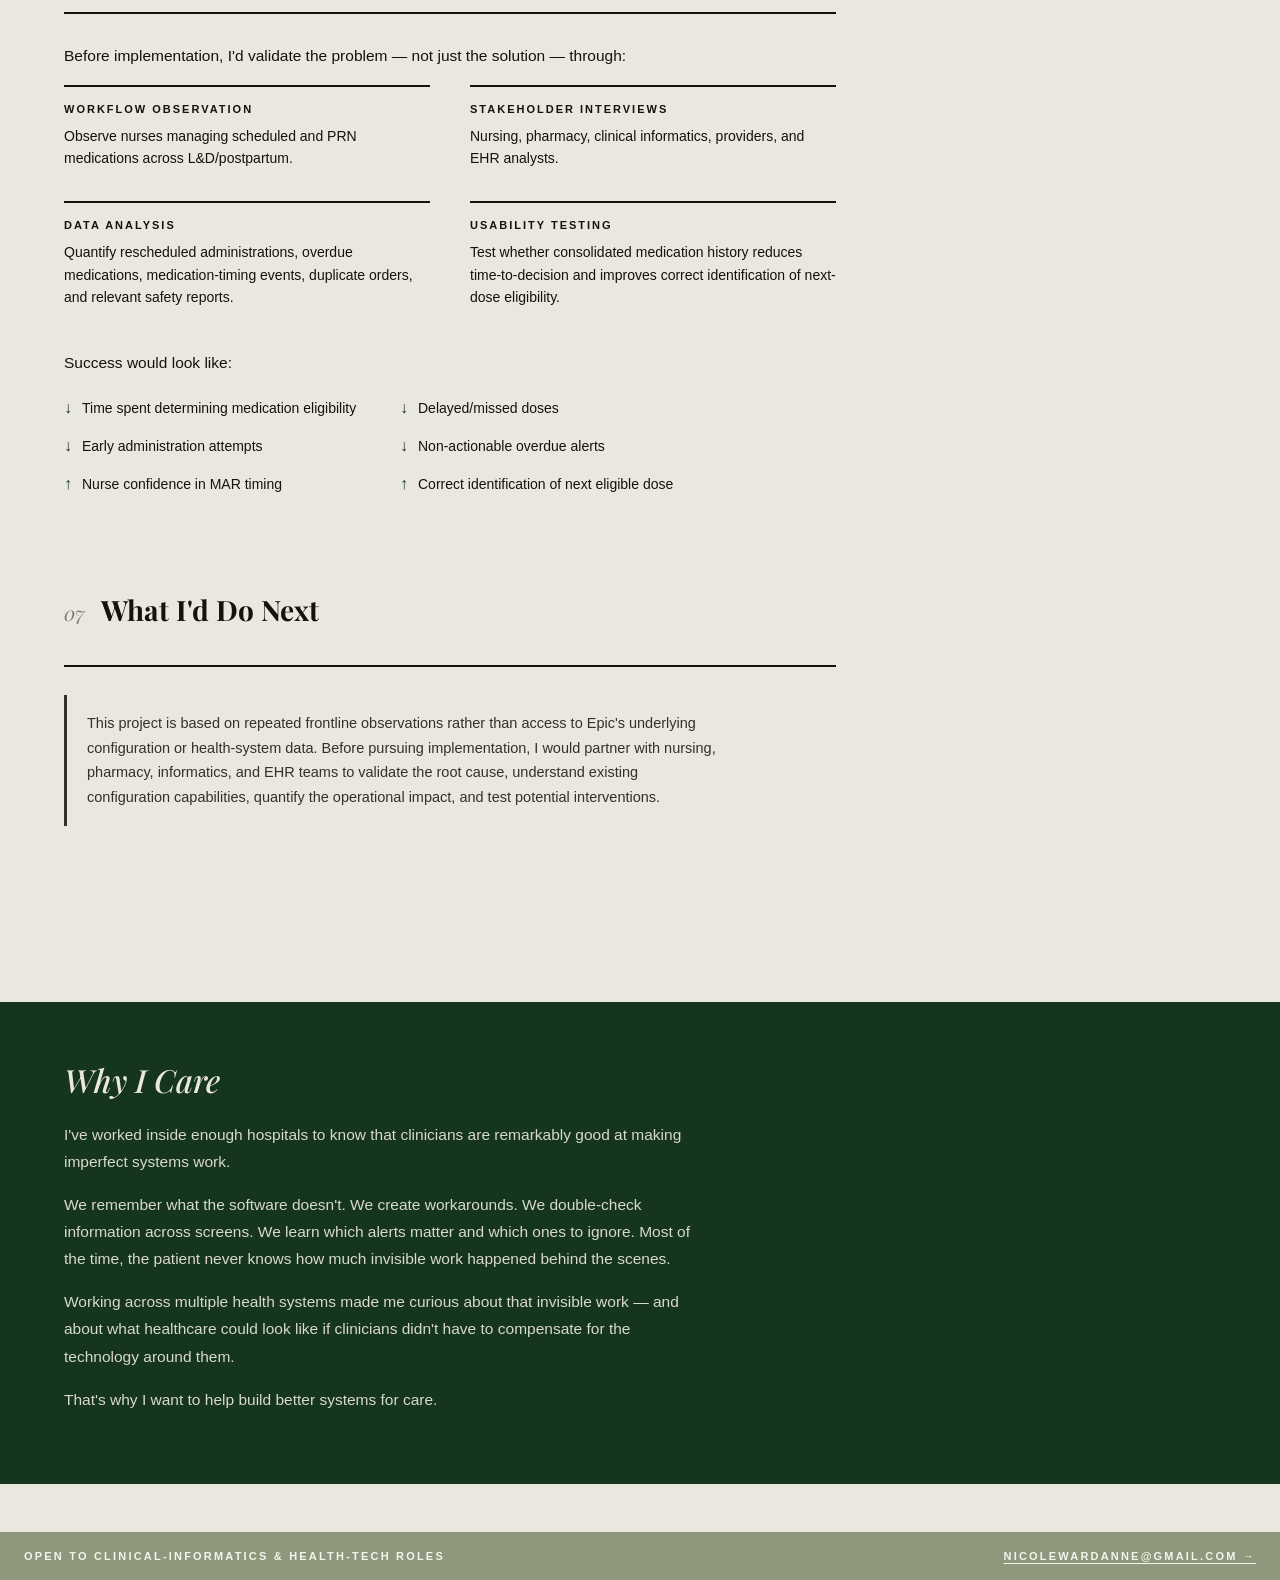
==== commit 39e487a6: "Link header logo back to homepage; fix nav link underline Make "The Clinical Record" clickable to in" ====
--- a/case-study-medication-timing.html
+++ b/case-study-medication-timing.html
@@ -16,7 +16,7 @@
 
   <header class="site-header">
     <div class="clock-text">CLINICAL OPERATIONS // HEALTH TECH</div>
-    <div class="brand">The Clinical Record</div>
+    <a class="brand" href="index.html">The Clinical Record</a>
     <nav class="site-nav">
       <a class="nav-btn" href="index.html">INDEX</a>
       <a class="nav-btn" href="index.html#resume">RESUME</a>
--- a/css/style.css
+++ b/css/style.css
@@ -57,7 +57,10 @@
   font-weight: 500;
   font-size: 22px;
   justify-self: center;
-}
+  text-decoration: none;
+  color: var(--ink);
+}
+.brand:hover { color: var(--green); }
 
 .site-nav {
   display: flex;
@@ -77,6 +80,8 @@
   font-family: inherit;
   border-bottom: 2px solid transparent;
   opacity: 0.75;
+  text-decoration: none;
+  display: inline-block;
 }
 
 .nav-btn.active {
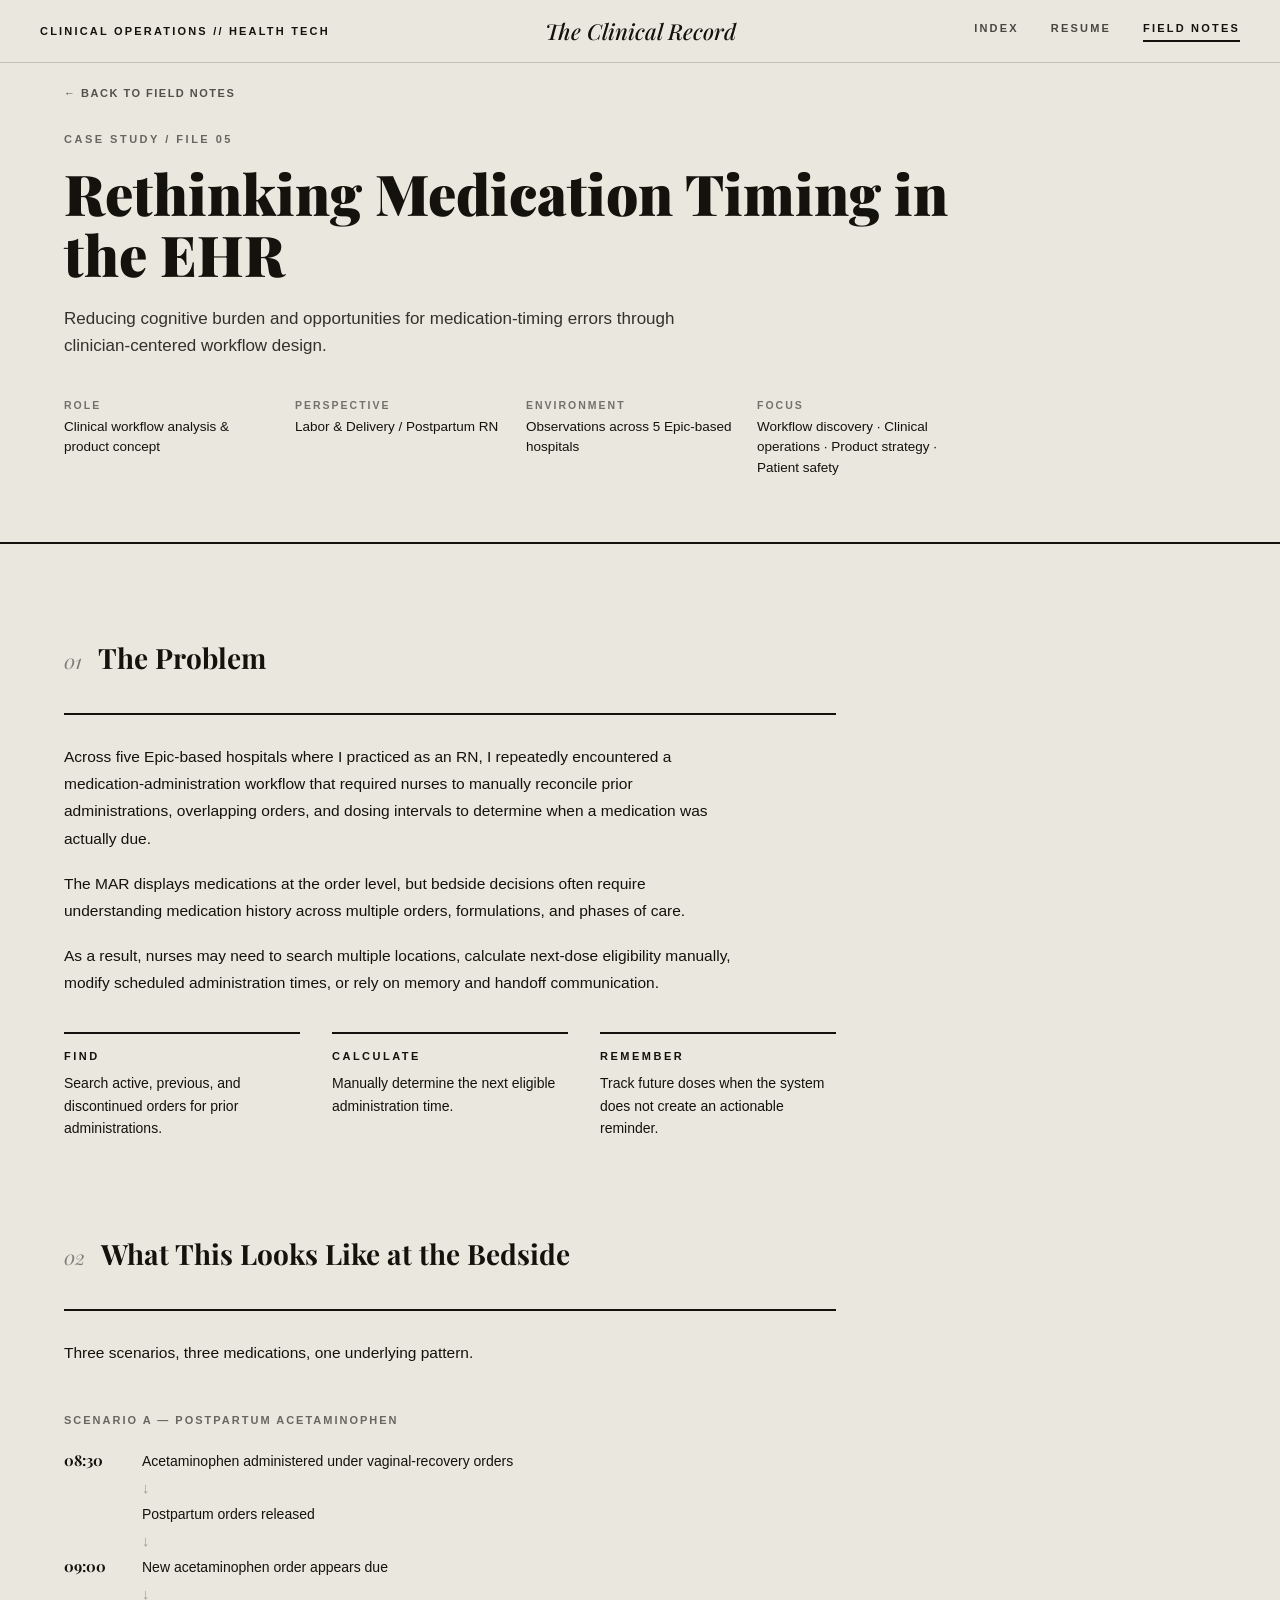
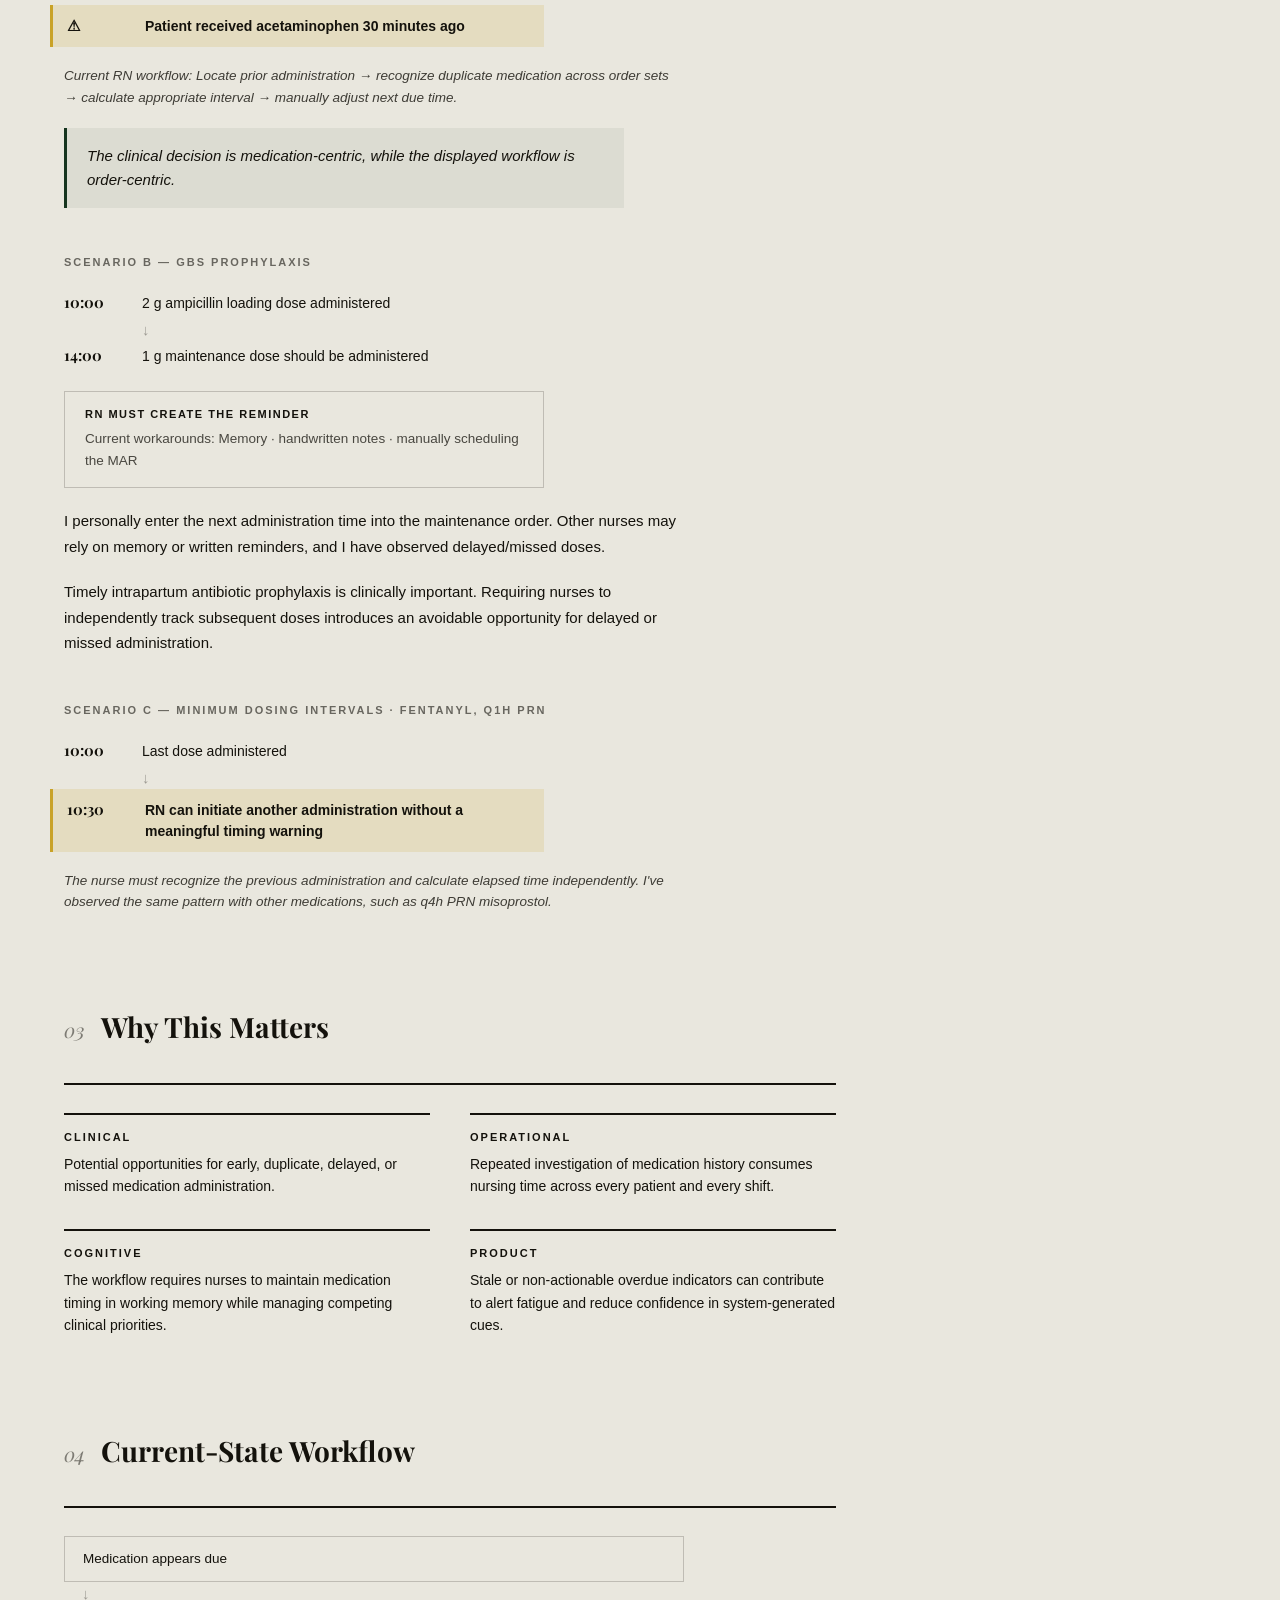
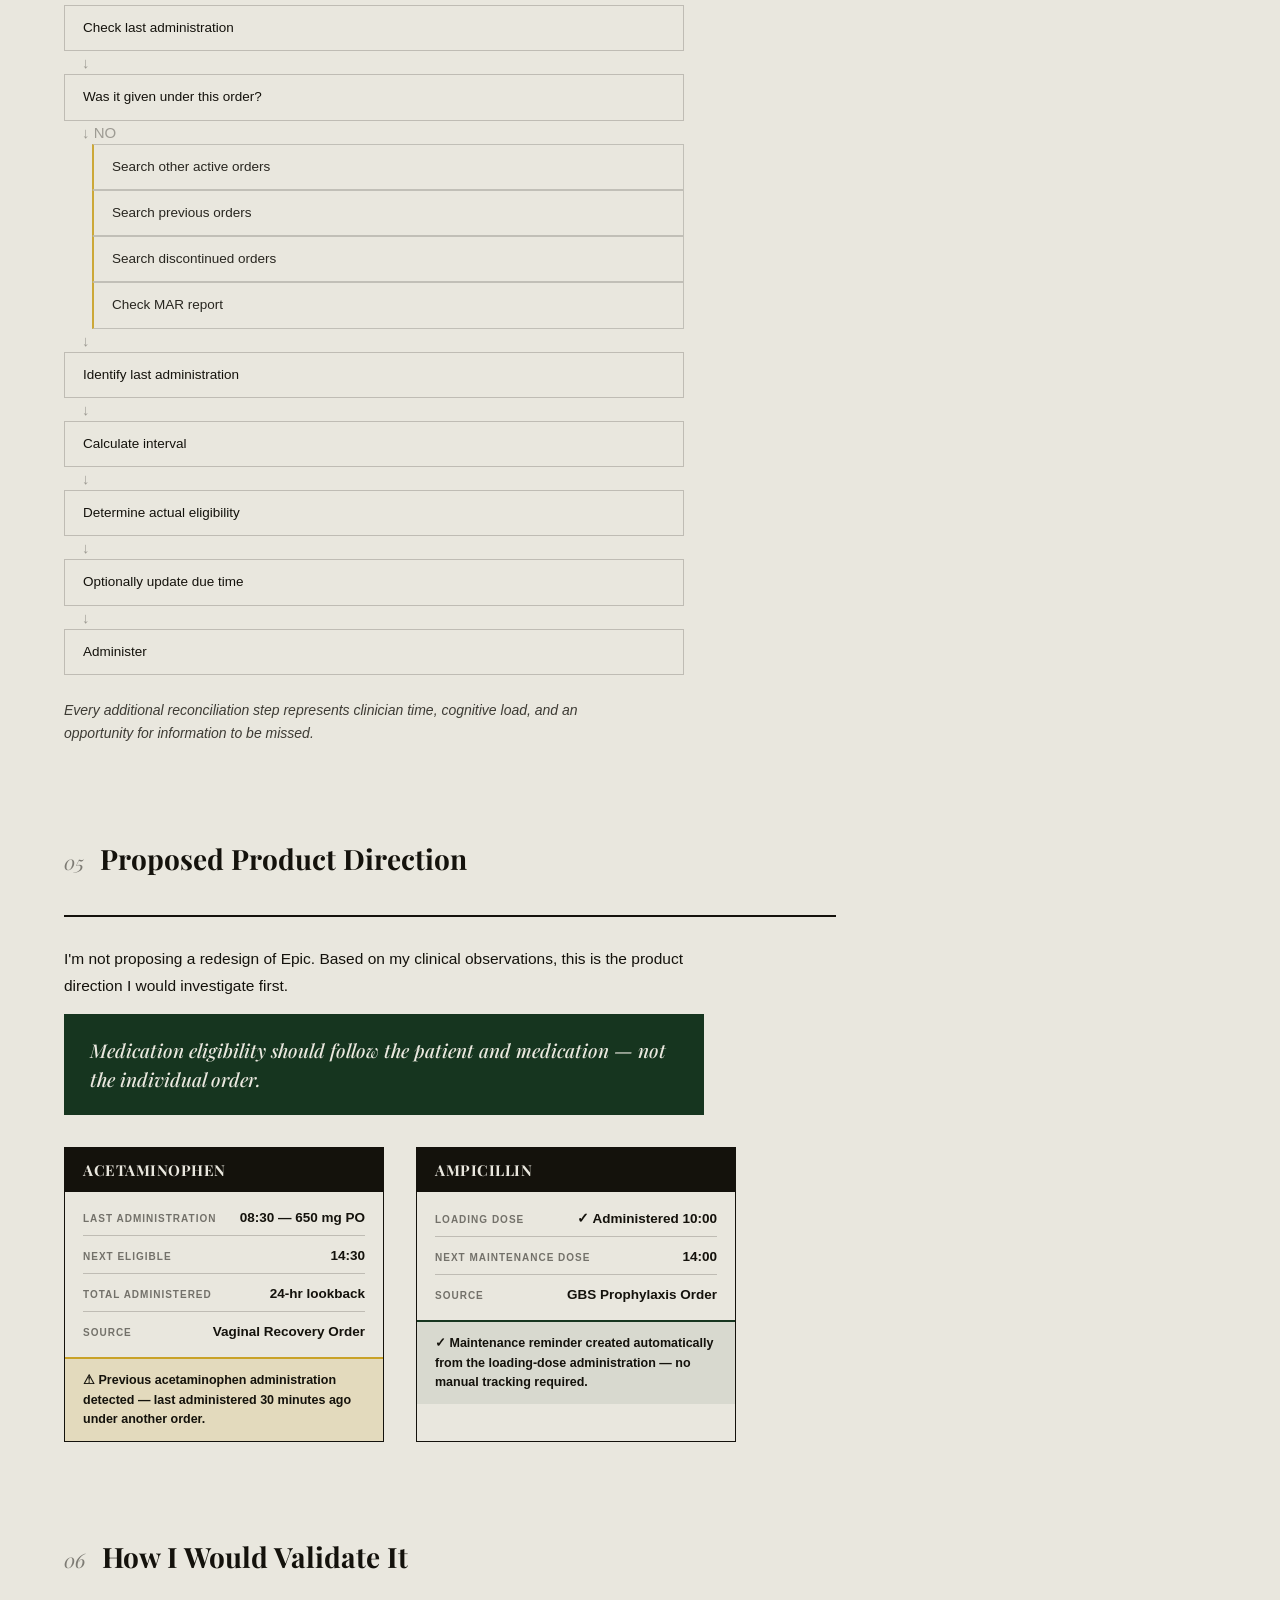
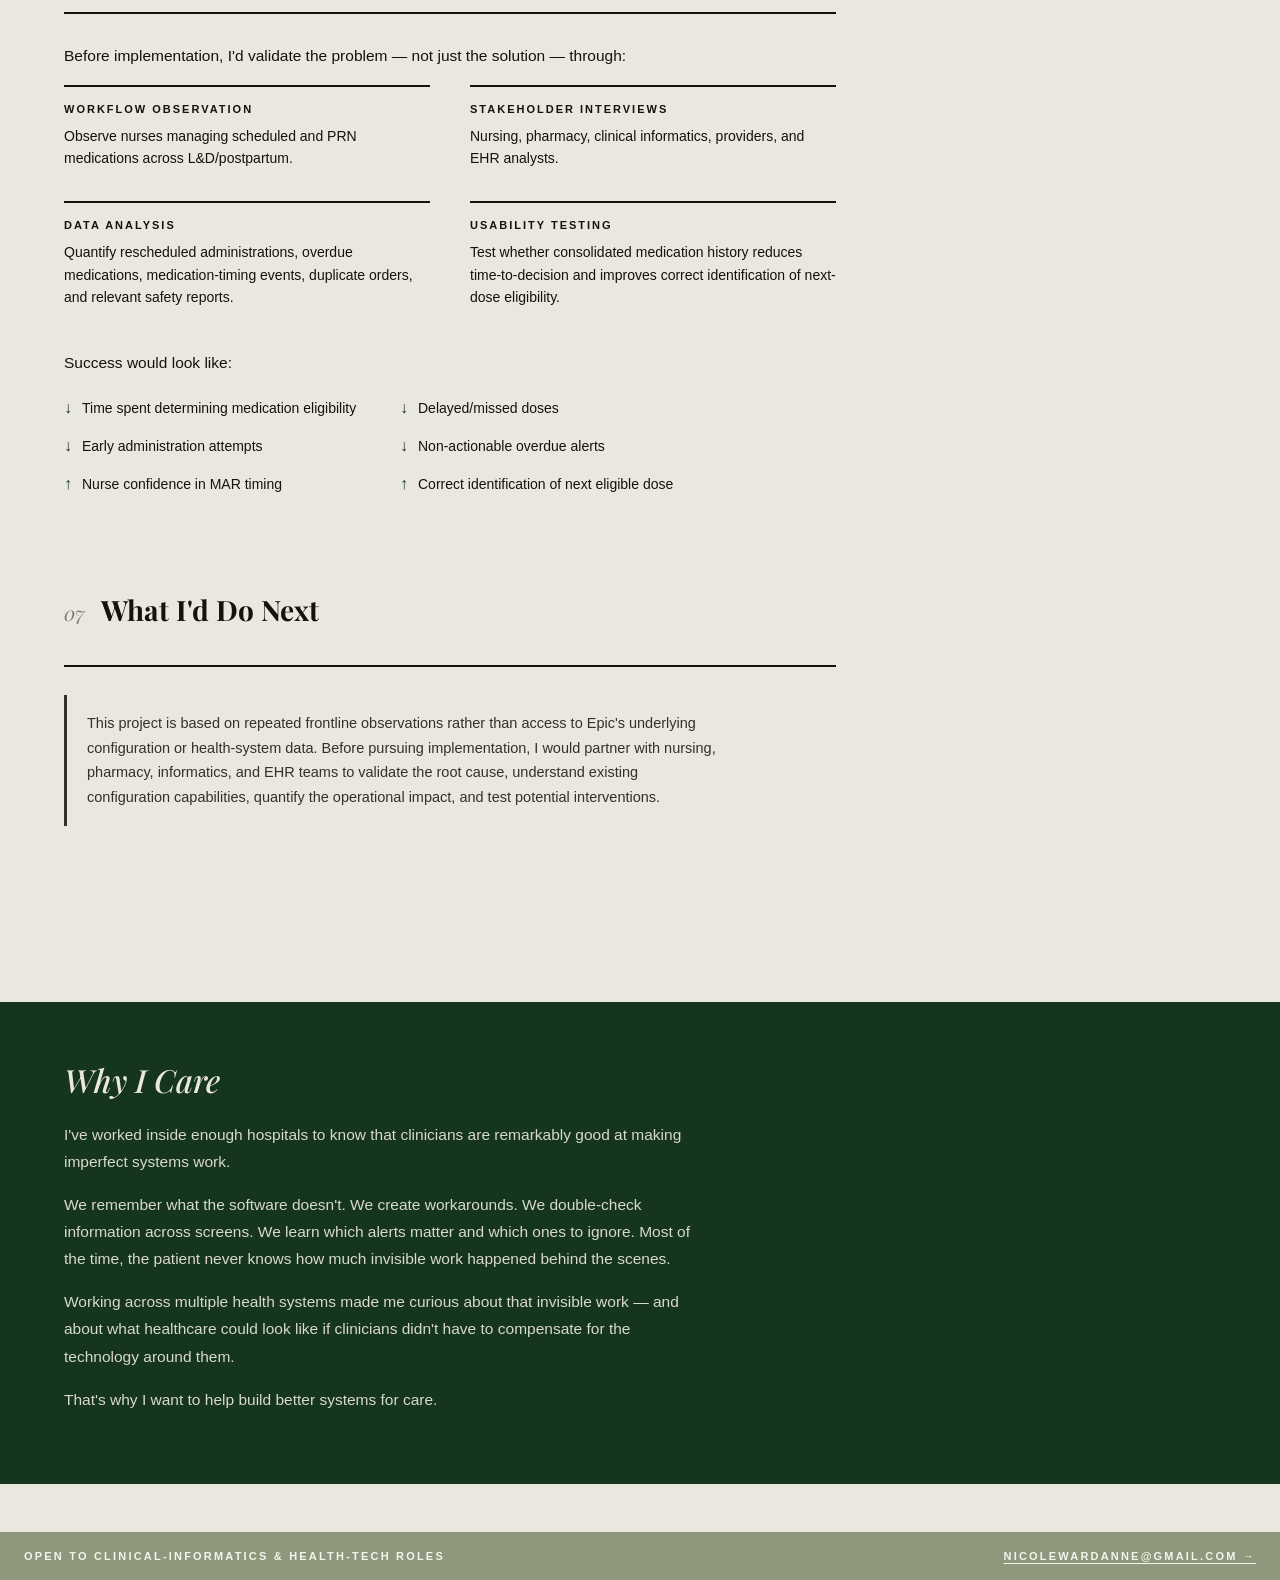
==== commit 2df2b5b5: "Rename Case Studies section to Field Notes Co-Authored-By: Claude Sonnet 5 <noreply@anthropic.com>" ====
--- a/case-study-medication-timing.html
+++ b/case-study-medication-timing.html
@@ -20,12 +20,12 @@
     <nav class="site-nav">
       <a class="nav-btn" href="index.html">INDEX</a>
       <a class="nav-btn" href="index.html#resume">RESUME</a>
-      <a class="nav-btn active" href="index.html#cases">CASE STUDIES</a>
+      <a class="nav-btn active" href="index.html#cases">FIELD NOTES</a>
     </nav>
   </header>
 
   <div class="cs-back">
-    <a class="cs-back-link" href="index.html#cases">← BACK TO CASE STUDIES</a>
+    <a class="cs-back-link" href="index.html#cases">← BACK TO FIELD NOTES</a>
   </div>
 
   <div class="cs-header">
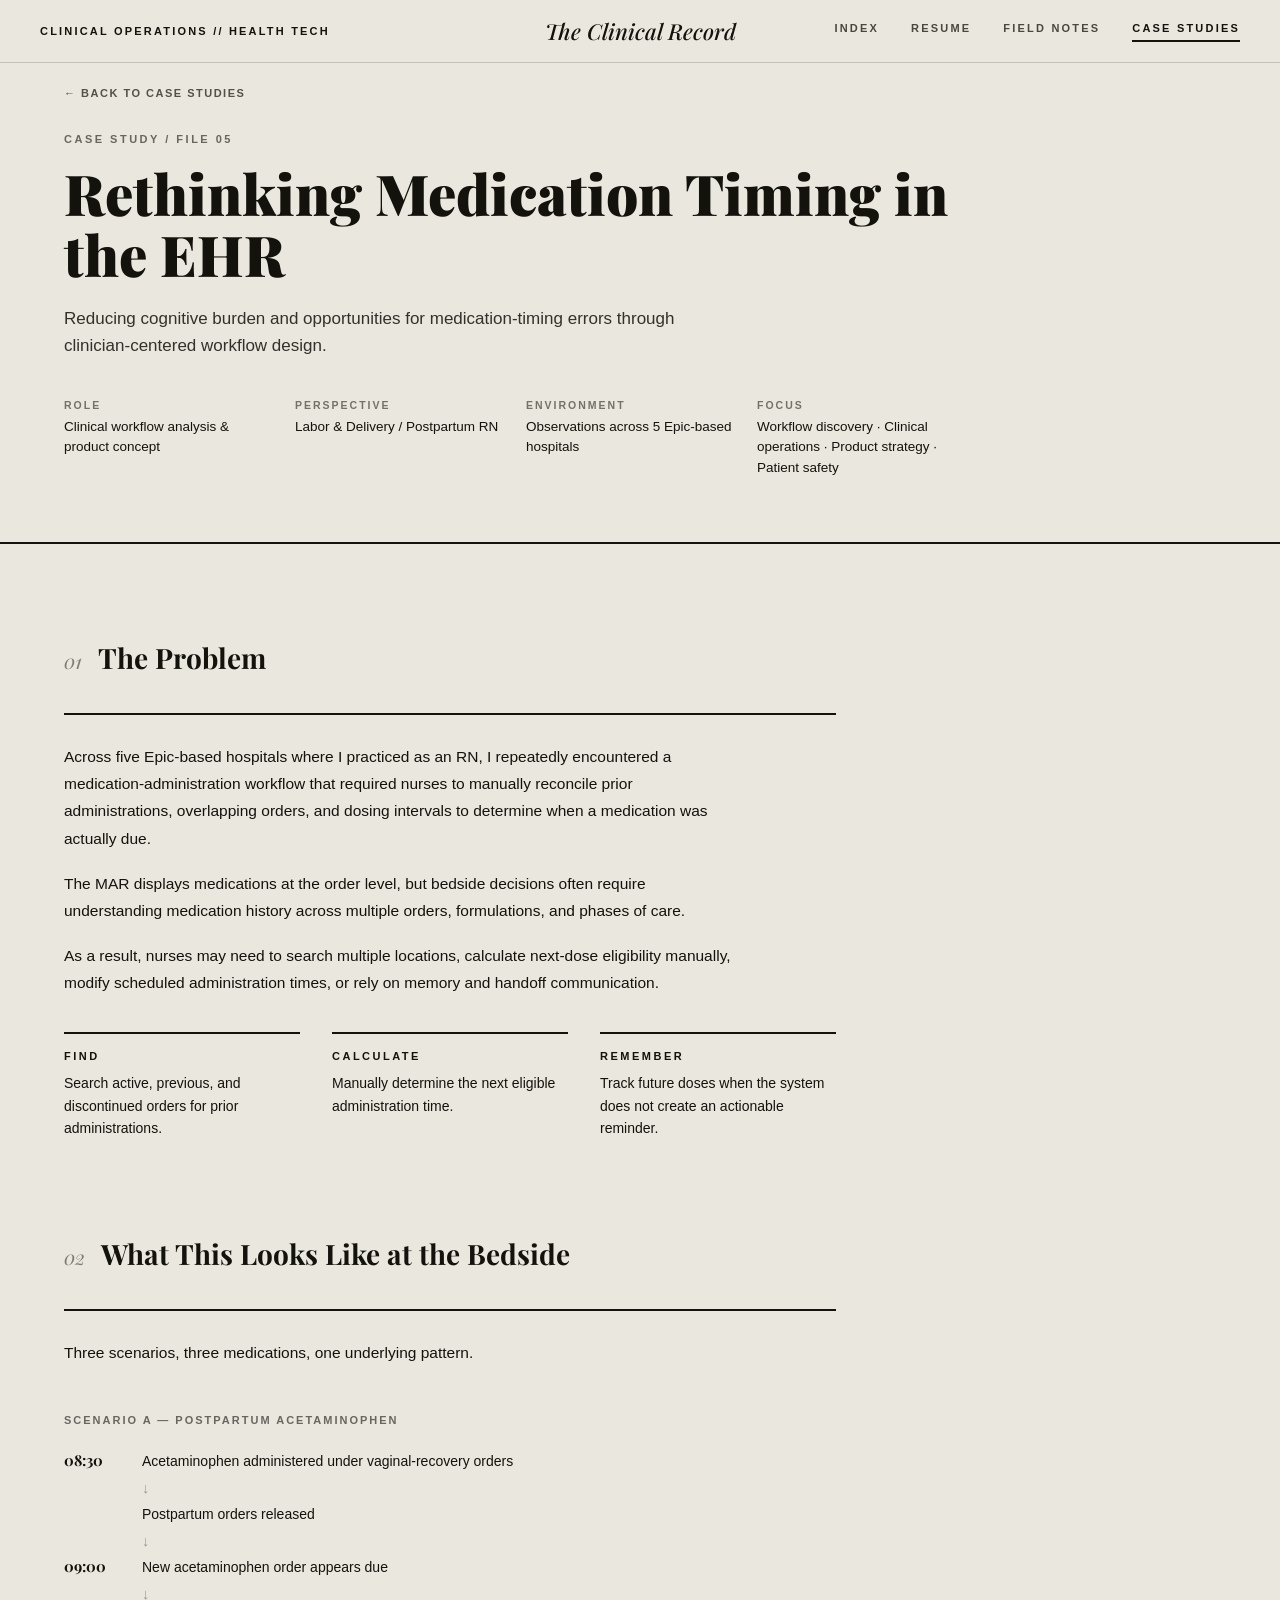
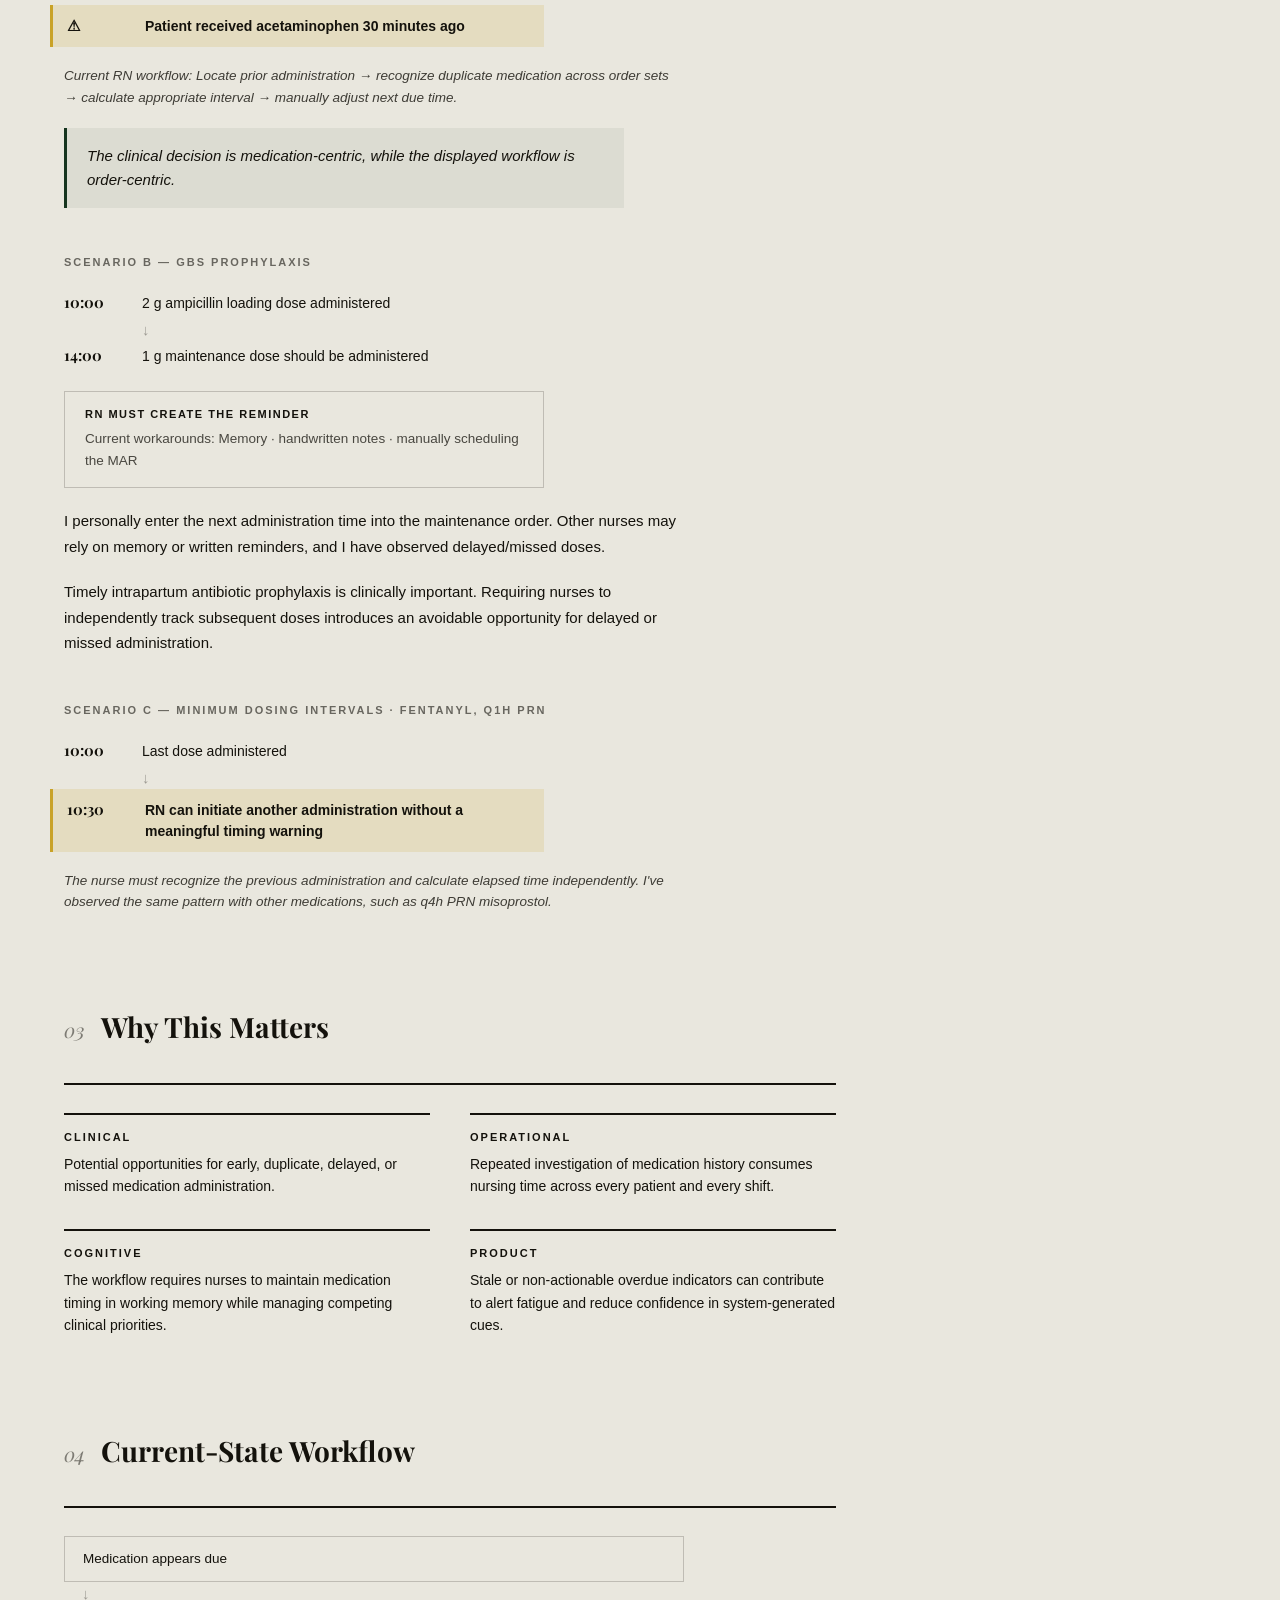
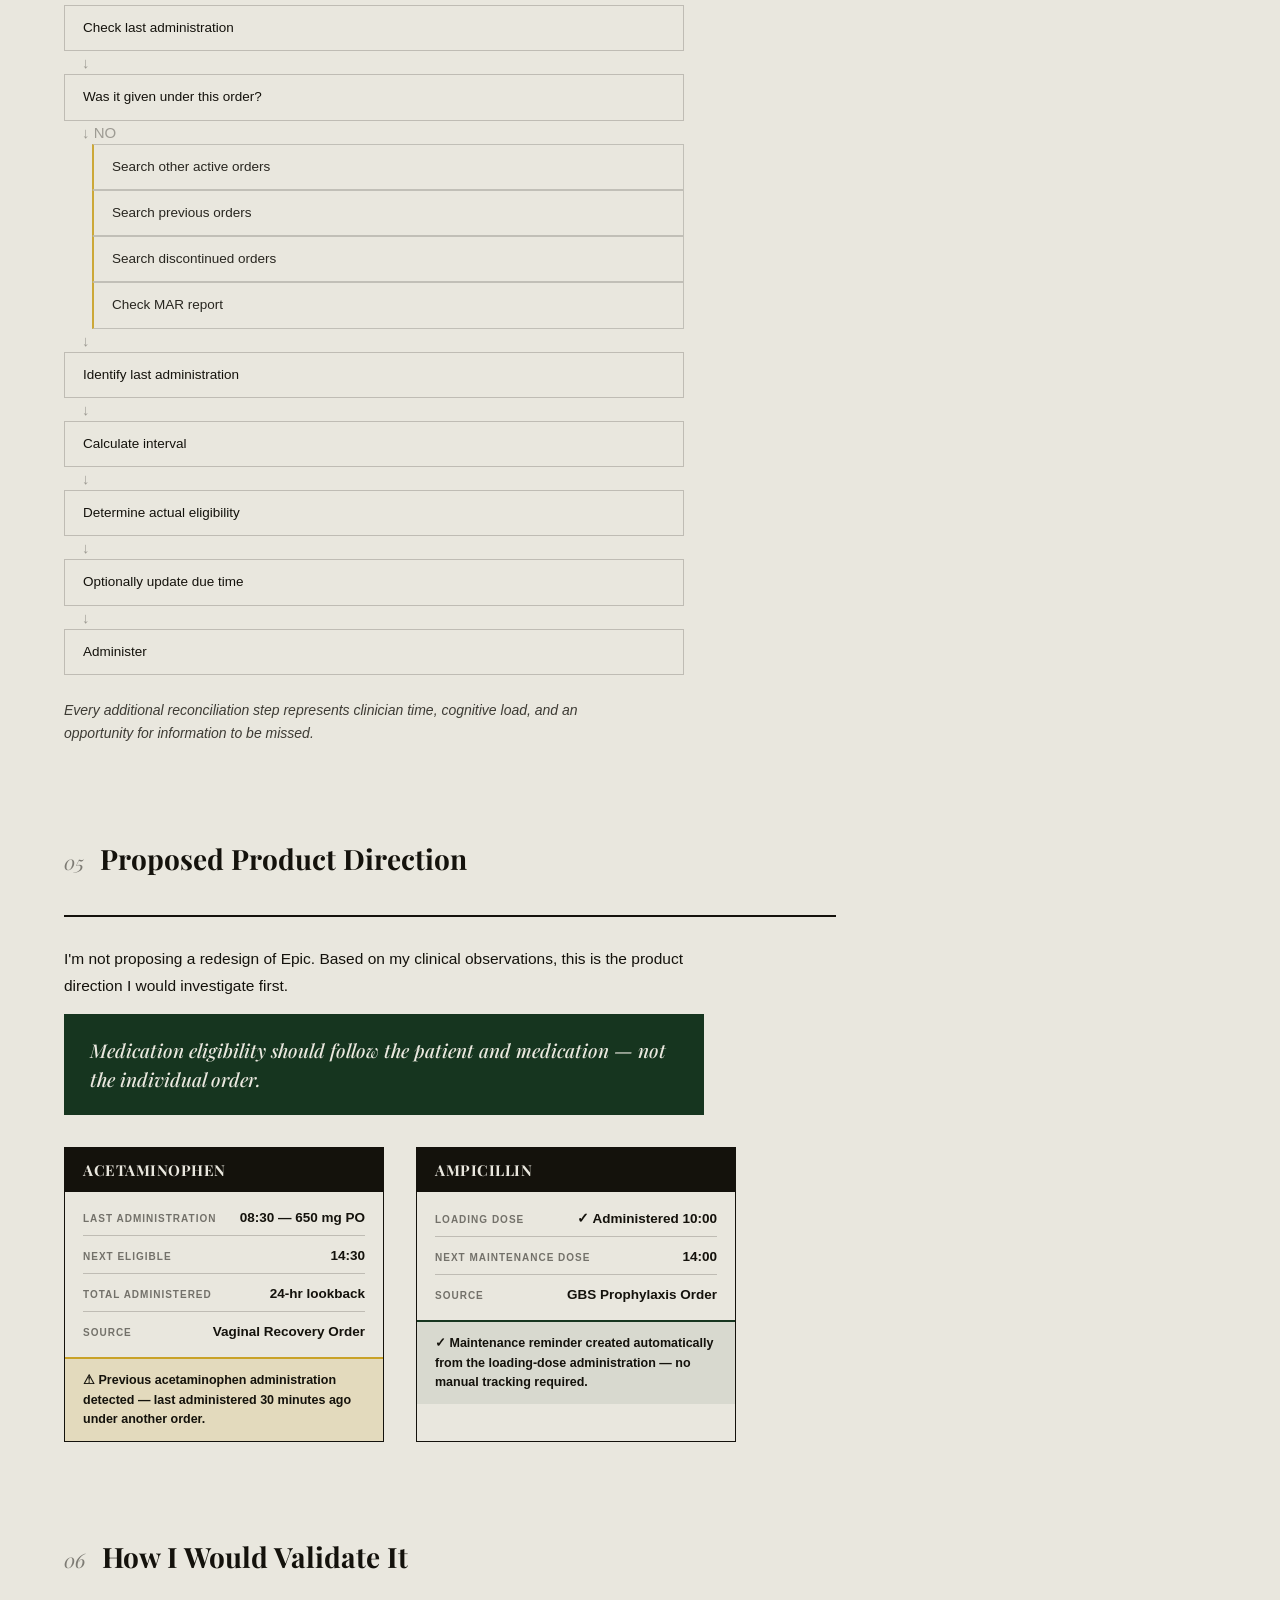
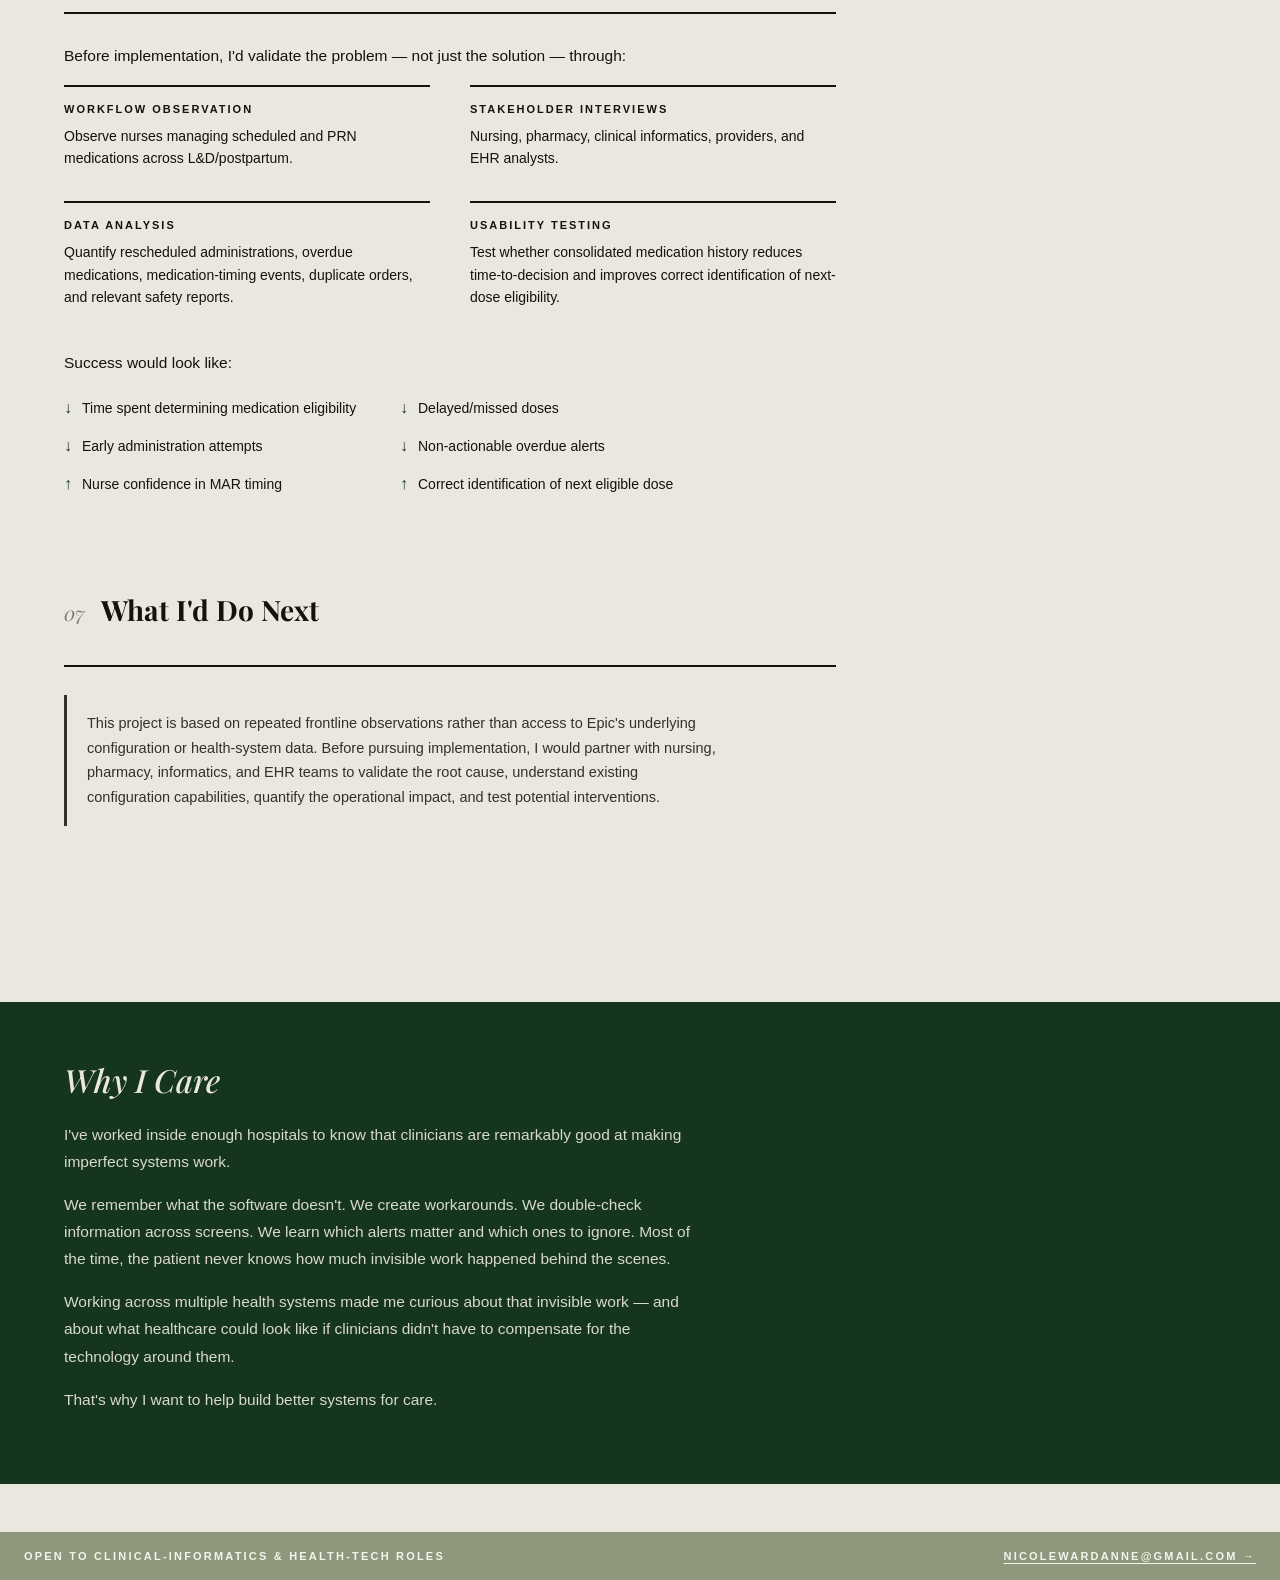
==== commit 63221238: "Add dedicated Case Studies tab/page, move File 05 off homepage New nav tab after Field Notes links t" ====
--- a/case-study-medication-timing.html
+++ b/case-study-medication-timing.html
@@ -20,12 +20,13 @@
     <nav class="site-nav">
       <a class="nav-btn" href="index.html">INDEX</a>
       <a class="nav-btn" href="index.html#resume">RESUME</a>
-      <a class="nav-btn active" href="index.html#cases">FIELD NOTES</a>
+      <a class="nav-btn" href="index.html#cases">FIELD NOTES</a>
+      <a class="nav-btn active" href="index.html#case-studies">CASE STUDIES</a>
     </nav>
   </header>
 
   <div class="cs-back">
-    <a class="cs-back-link" href="index.html#cases">← BACK TO FIELD NOTES</a>
+    <a class="cs-back-link" href="index.html#case-studies">← BACK TO CASE STUDIES</a>
   </div>
 
   <div class="cs-header">
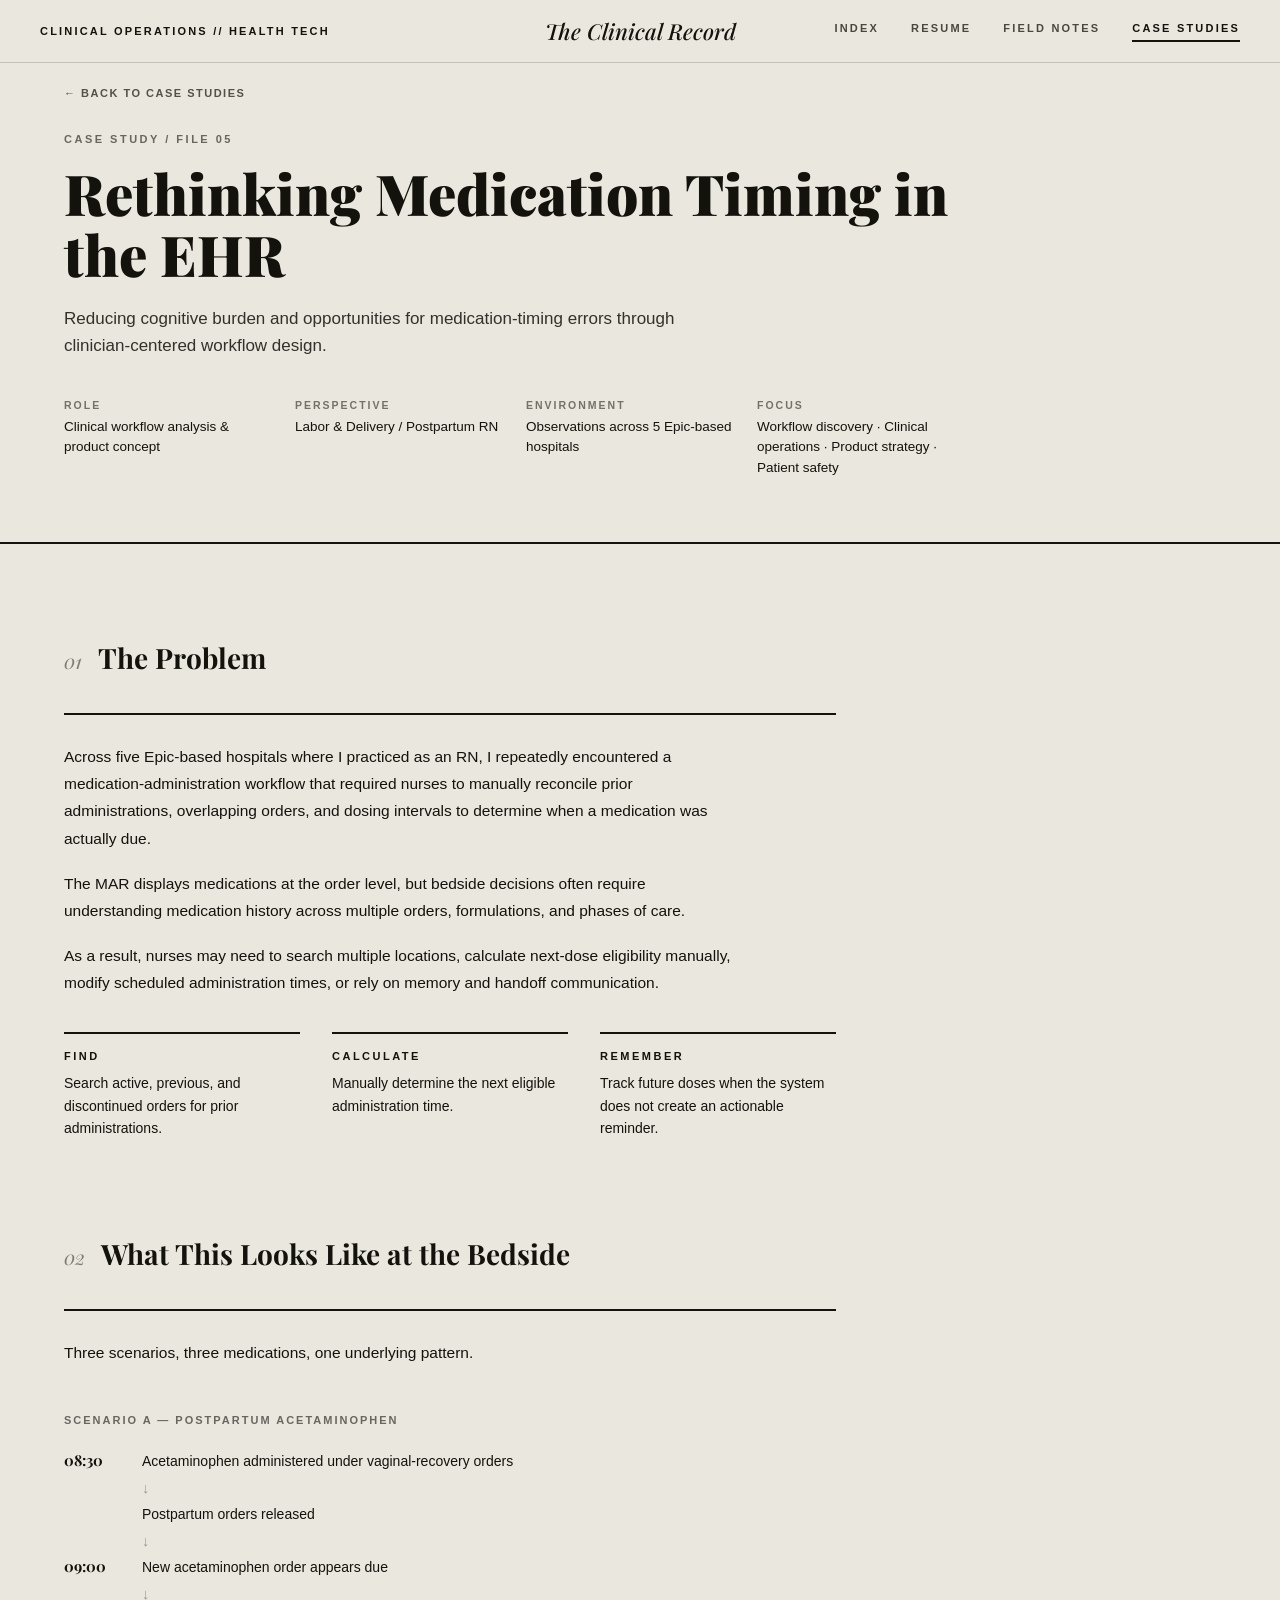
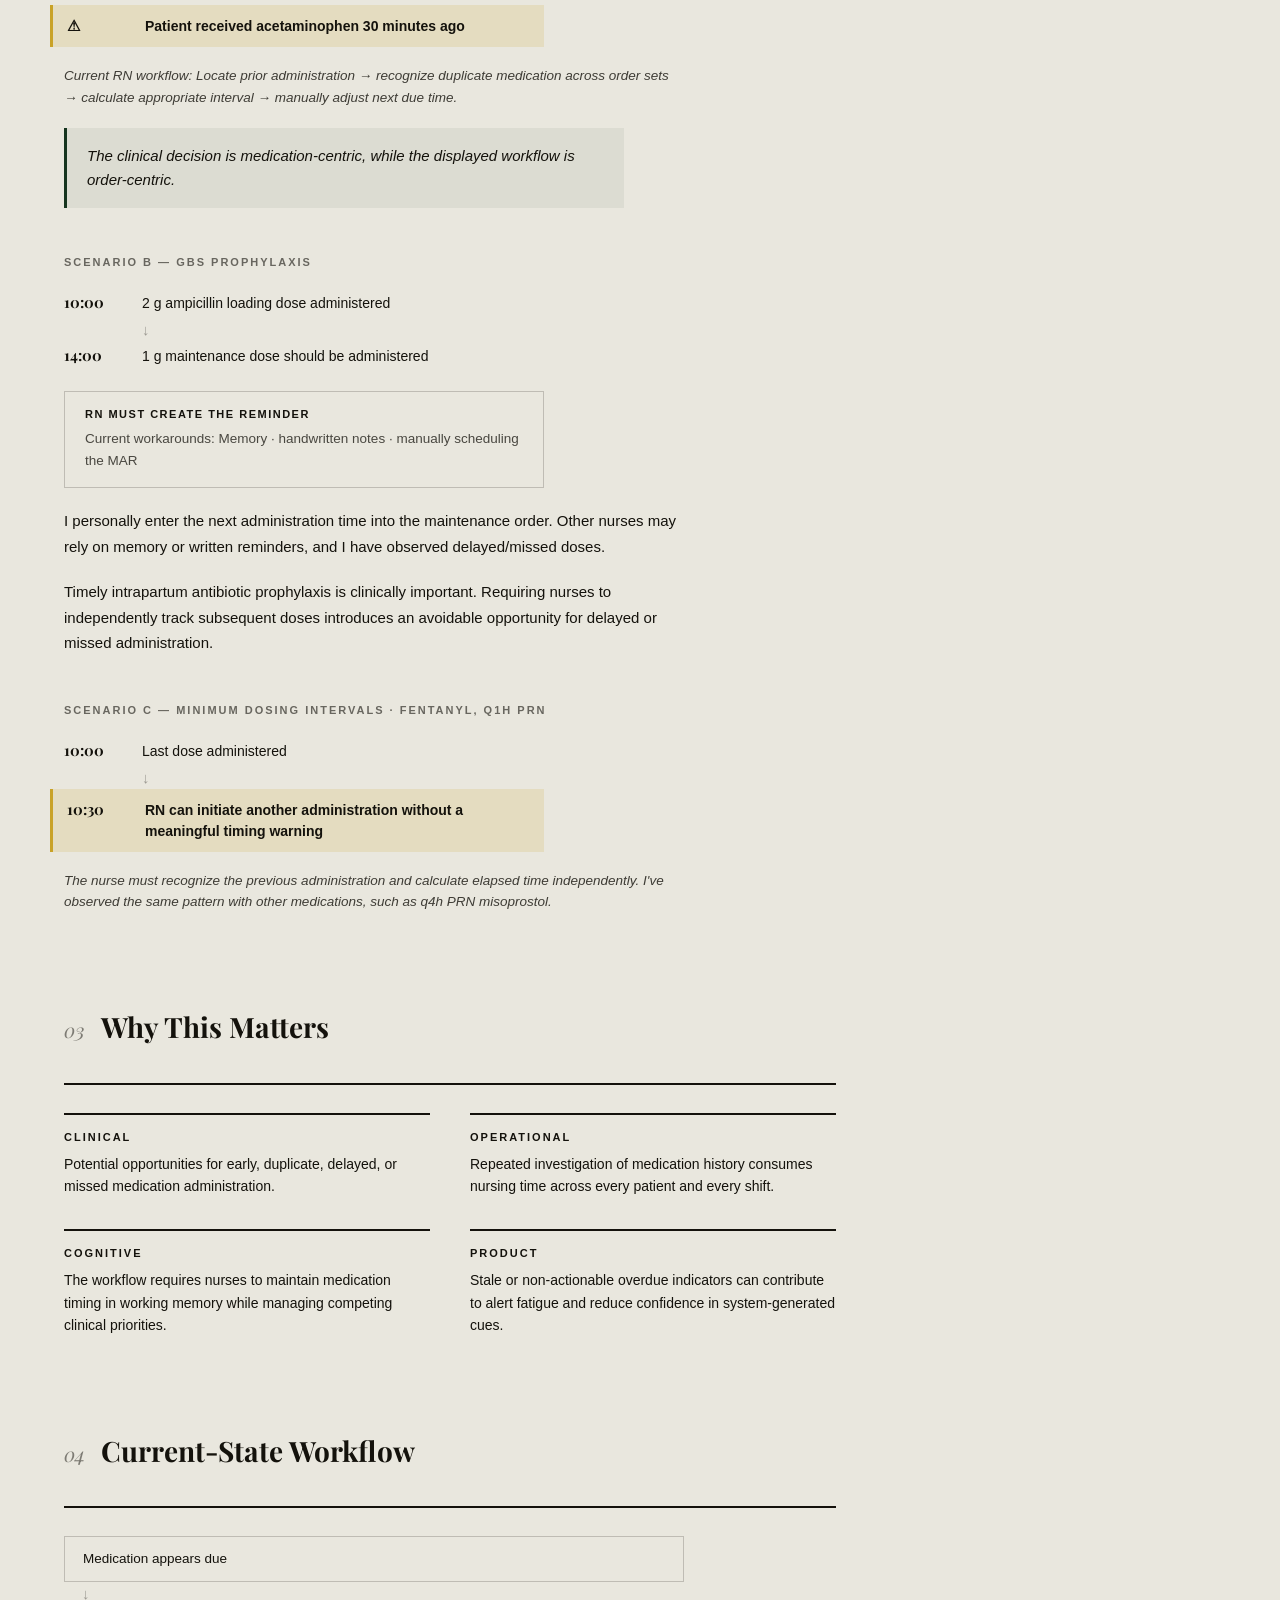
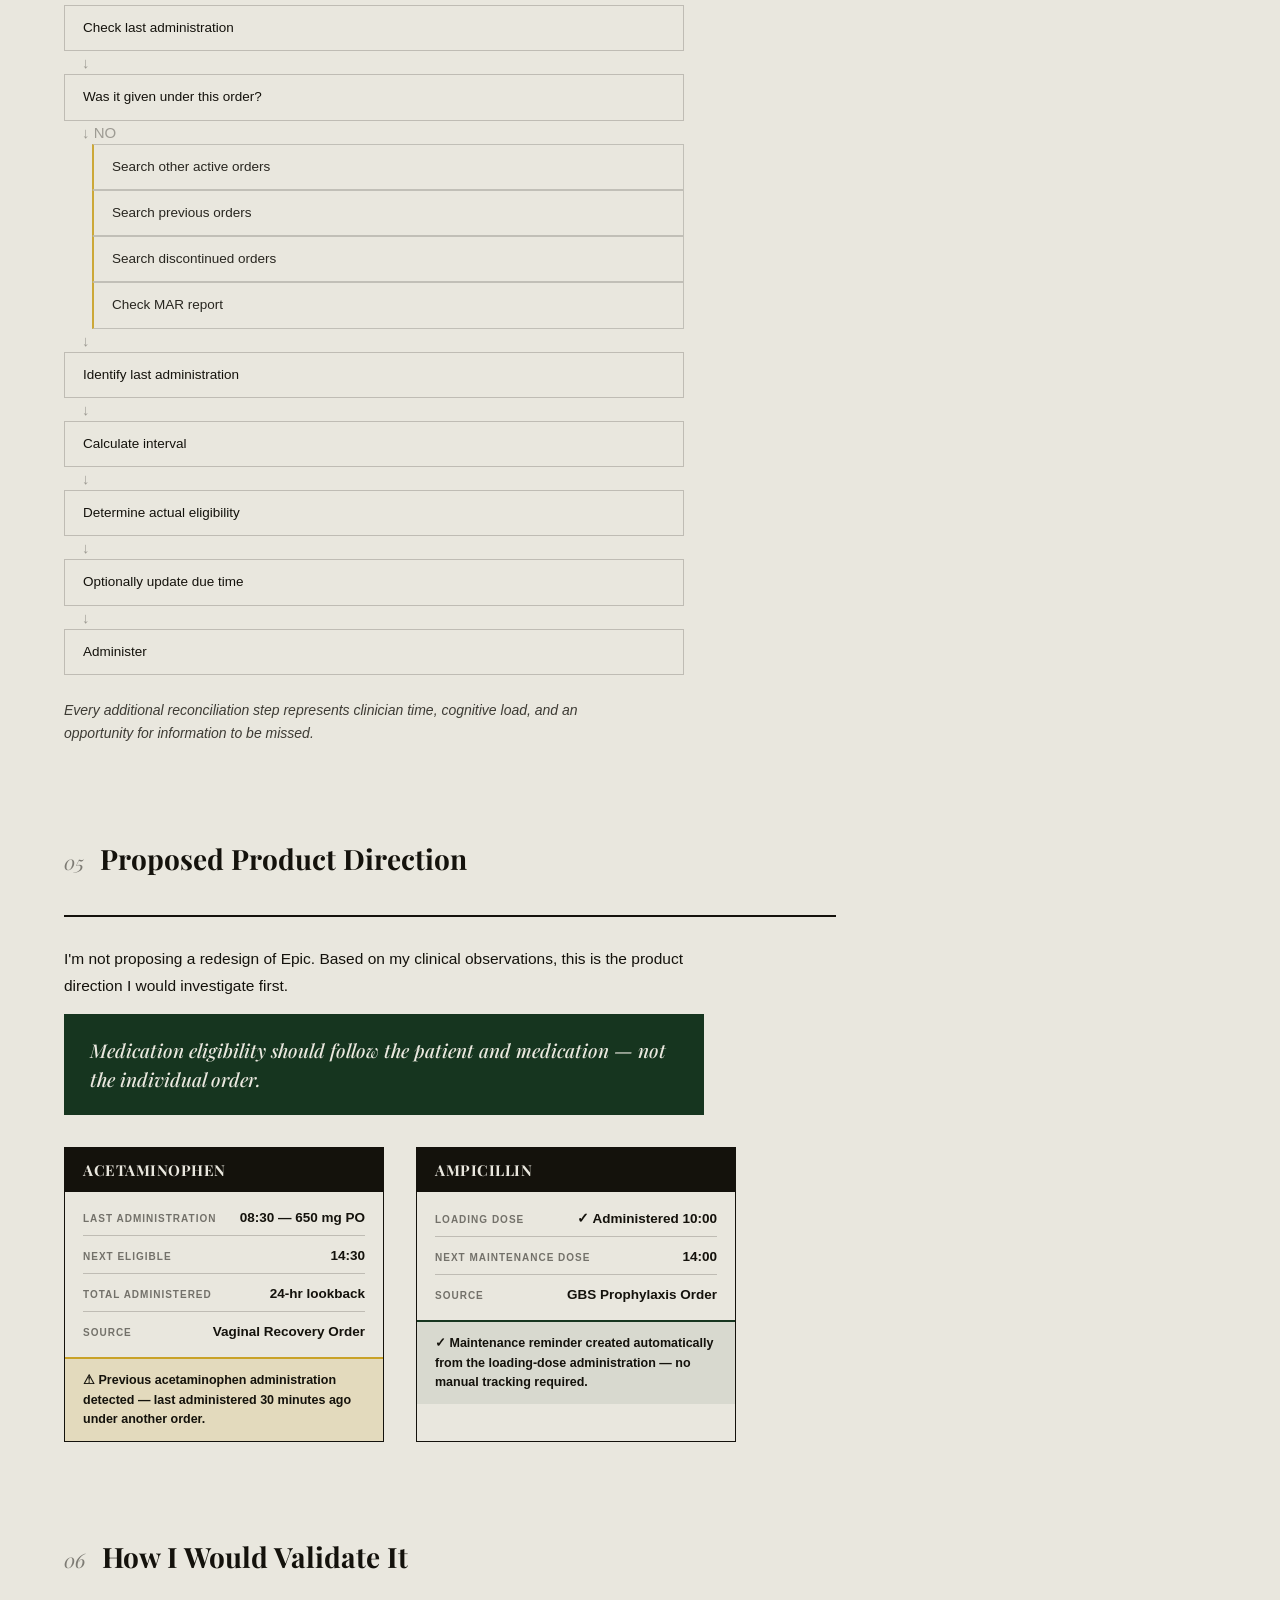
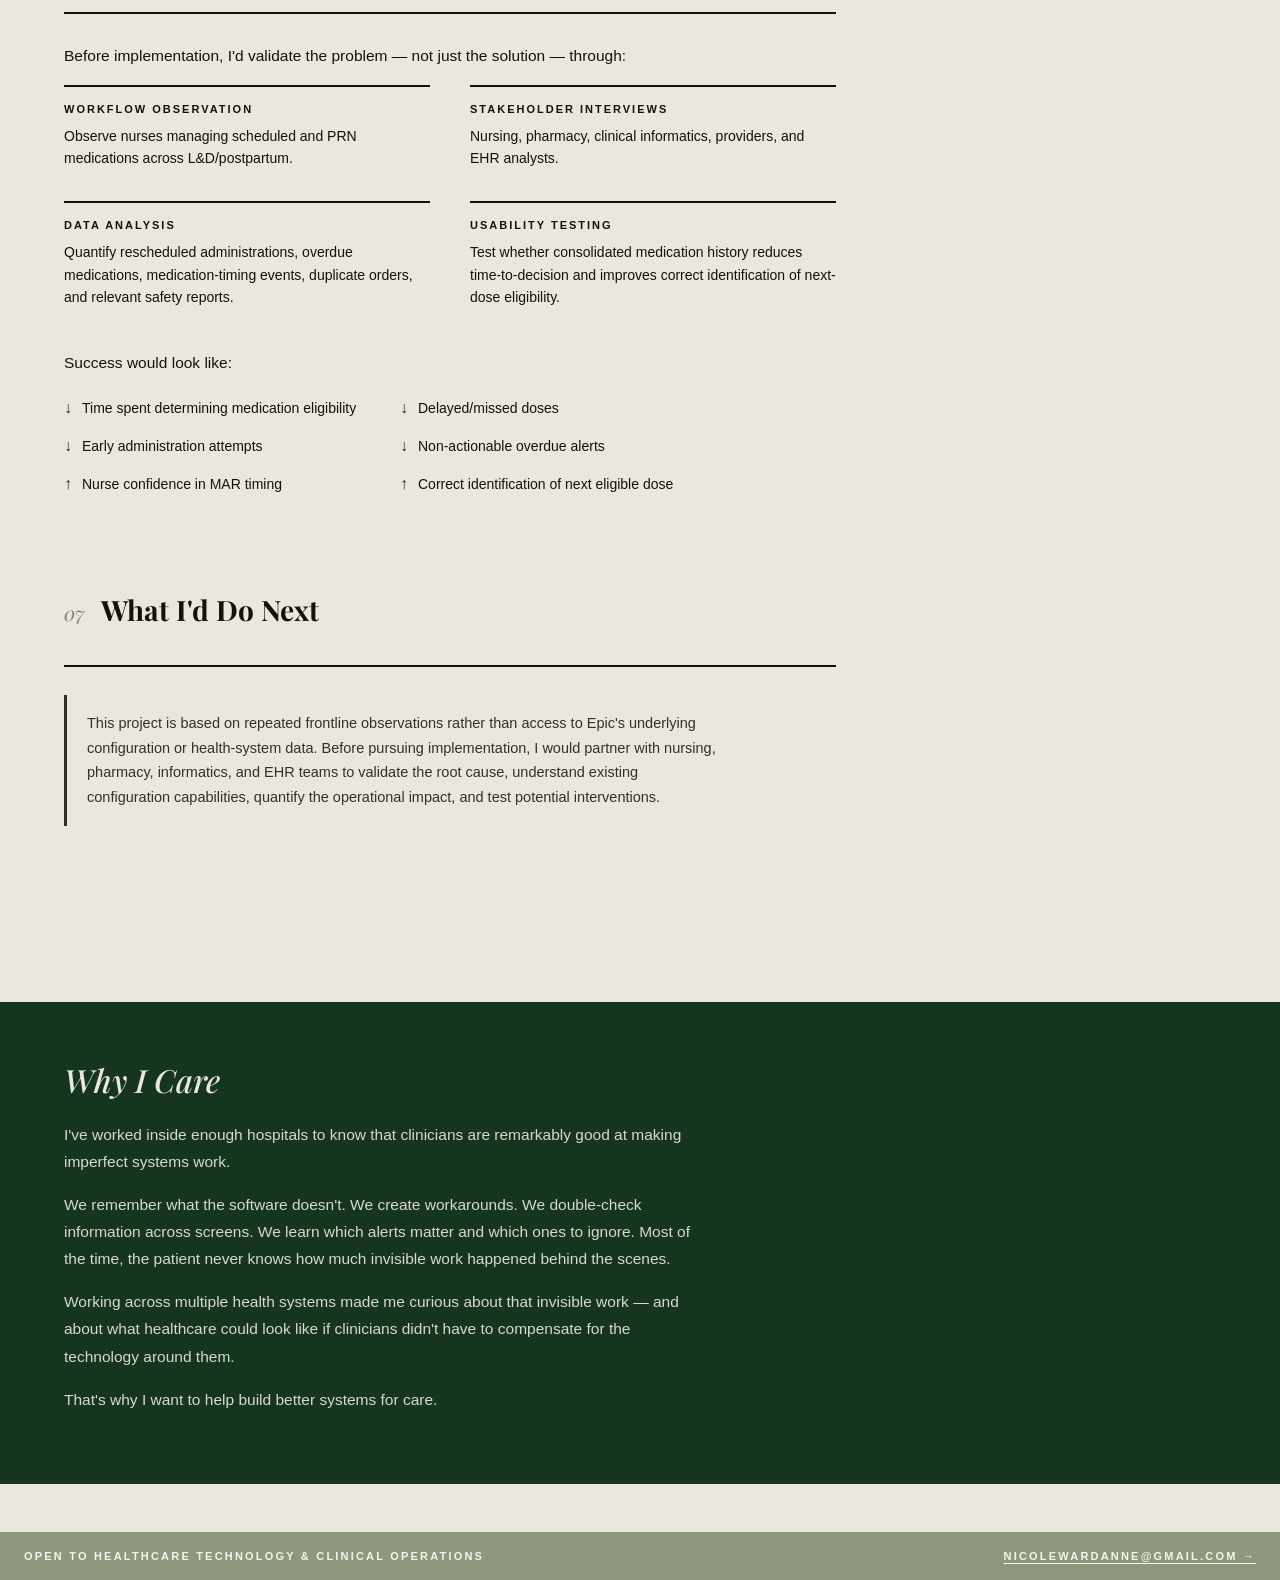
==== commit d018210f: "Update closing CTA bar text Co-Authored-By: Claude Sonnet 5 <noreply@anthropic.com>" ====
--- a/case-study-medication-timing.html
+++ b/case-study-medication-timing.html
@@ -323,7 +323,7 @@
   </div>
 
   <div class="cta-bar">
-    <span class="cta-text">OPEN TO CLINICAL-INFORMATICS &amp; HEALTH-TECH ROLES</span>
+    <span class="cta-text">OPEN TO HEALTHCARE TECHNOLOGY &amp; CLINICAL OPERATIONS</span>
     <a href="mailto:nicolewardanne@gmail.com" class="cta-link">NICOLEWARDANNE@GMAIL.COM →</a>
   </div>
 
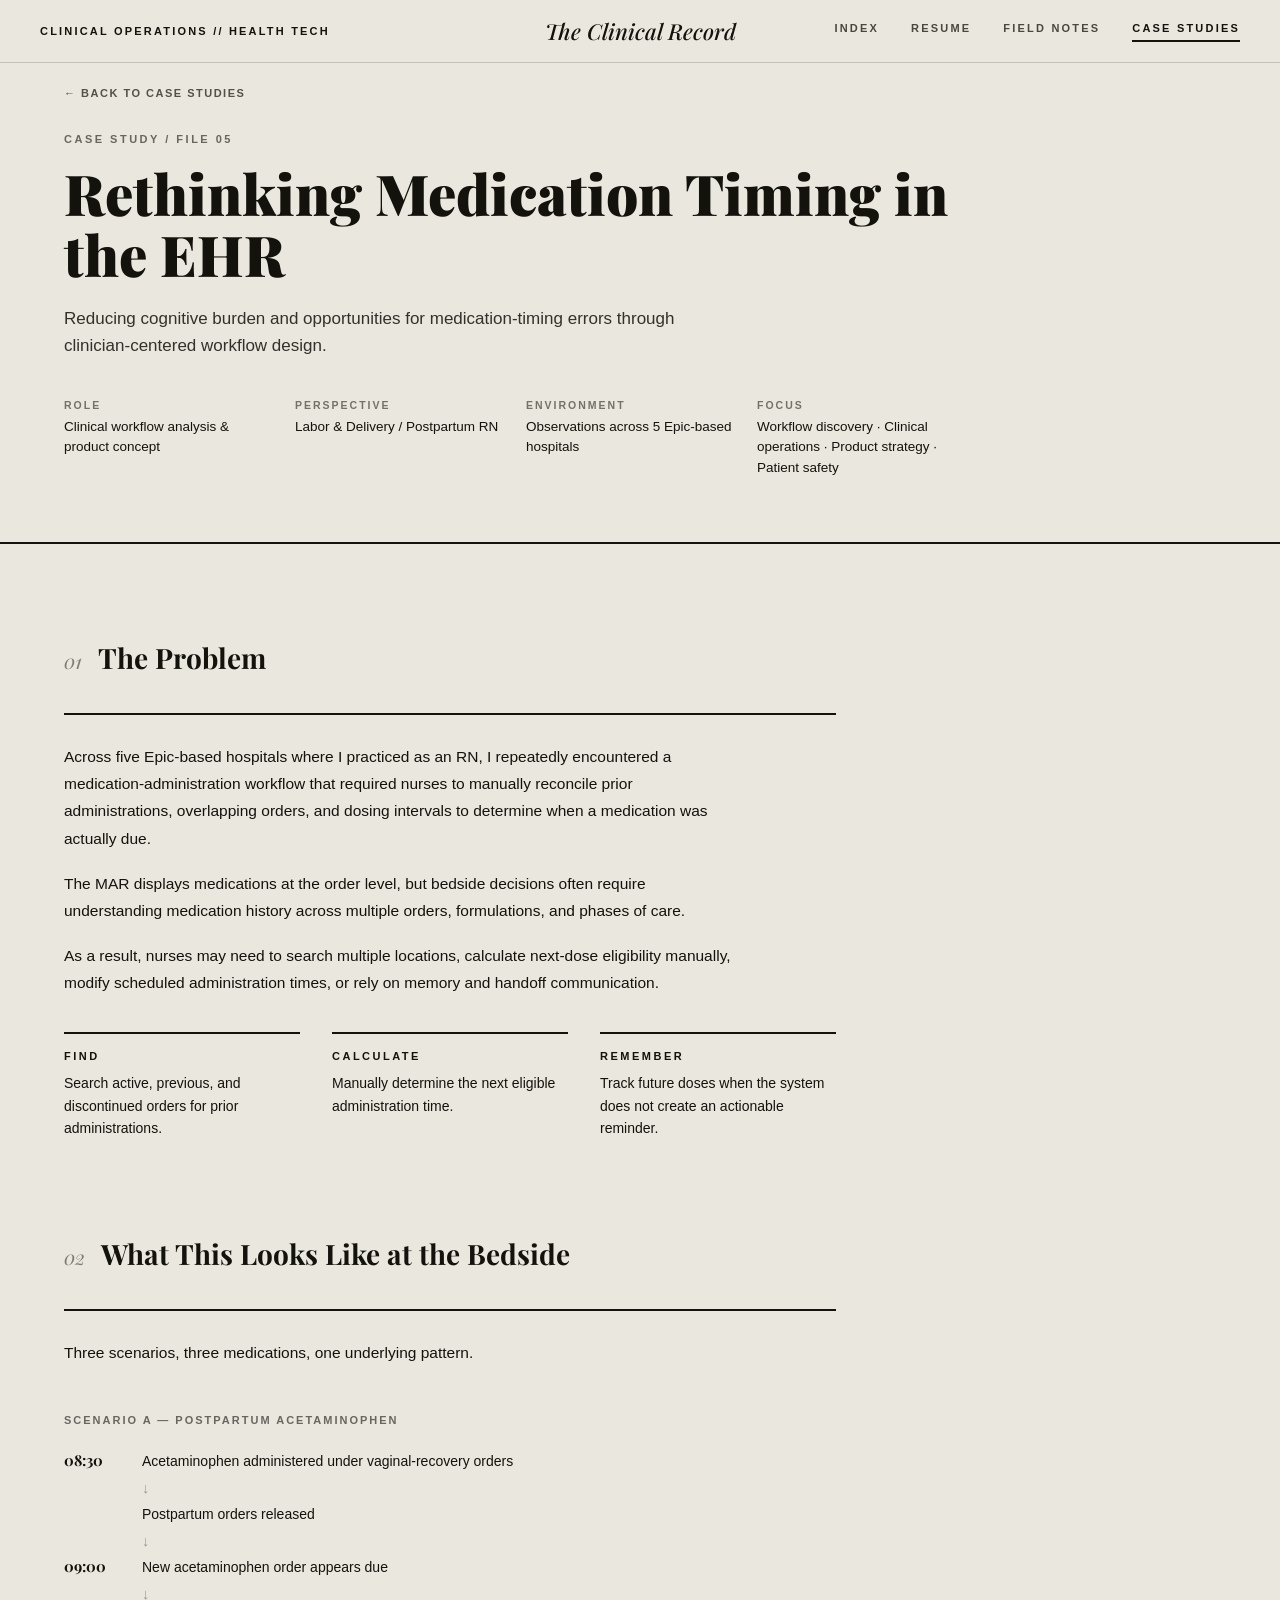
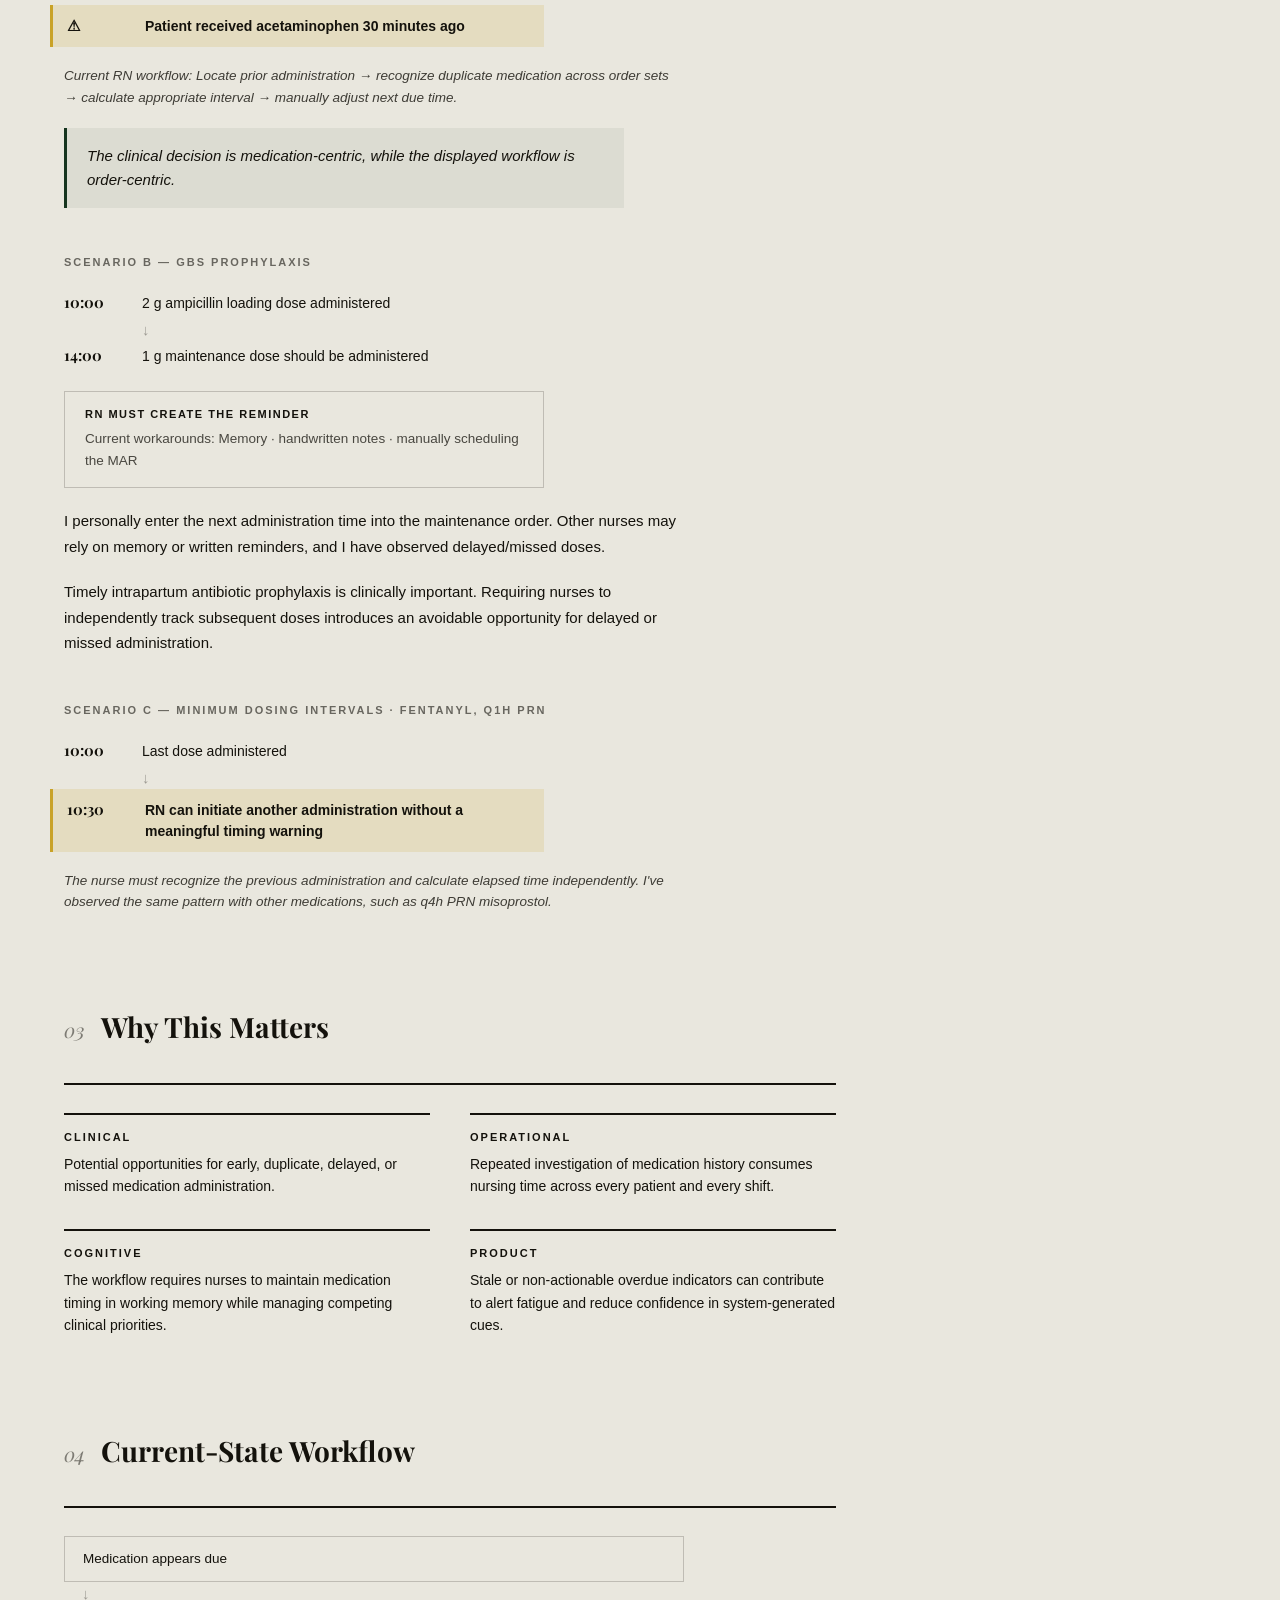
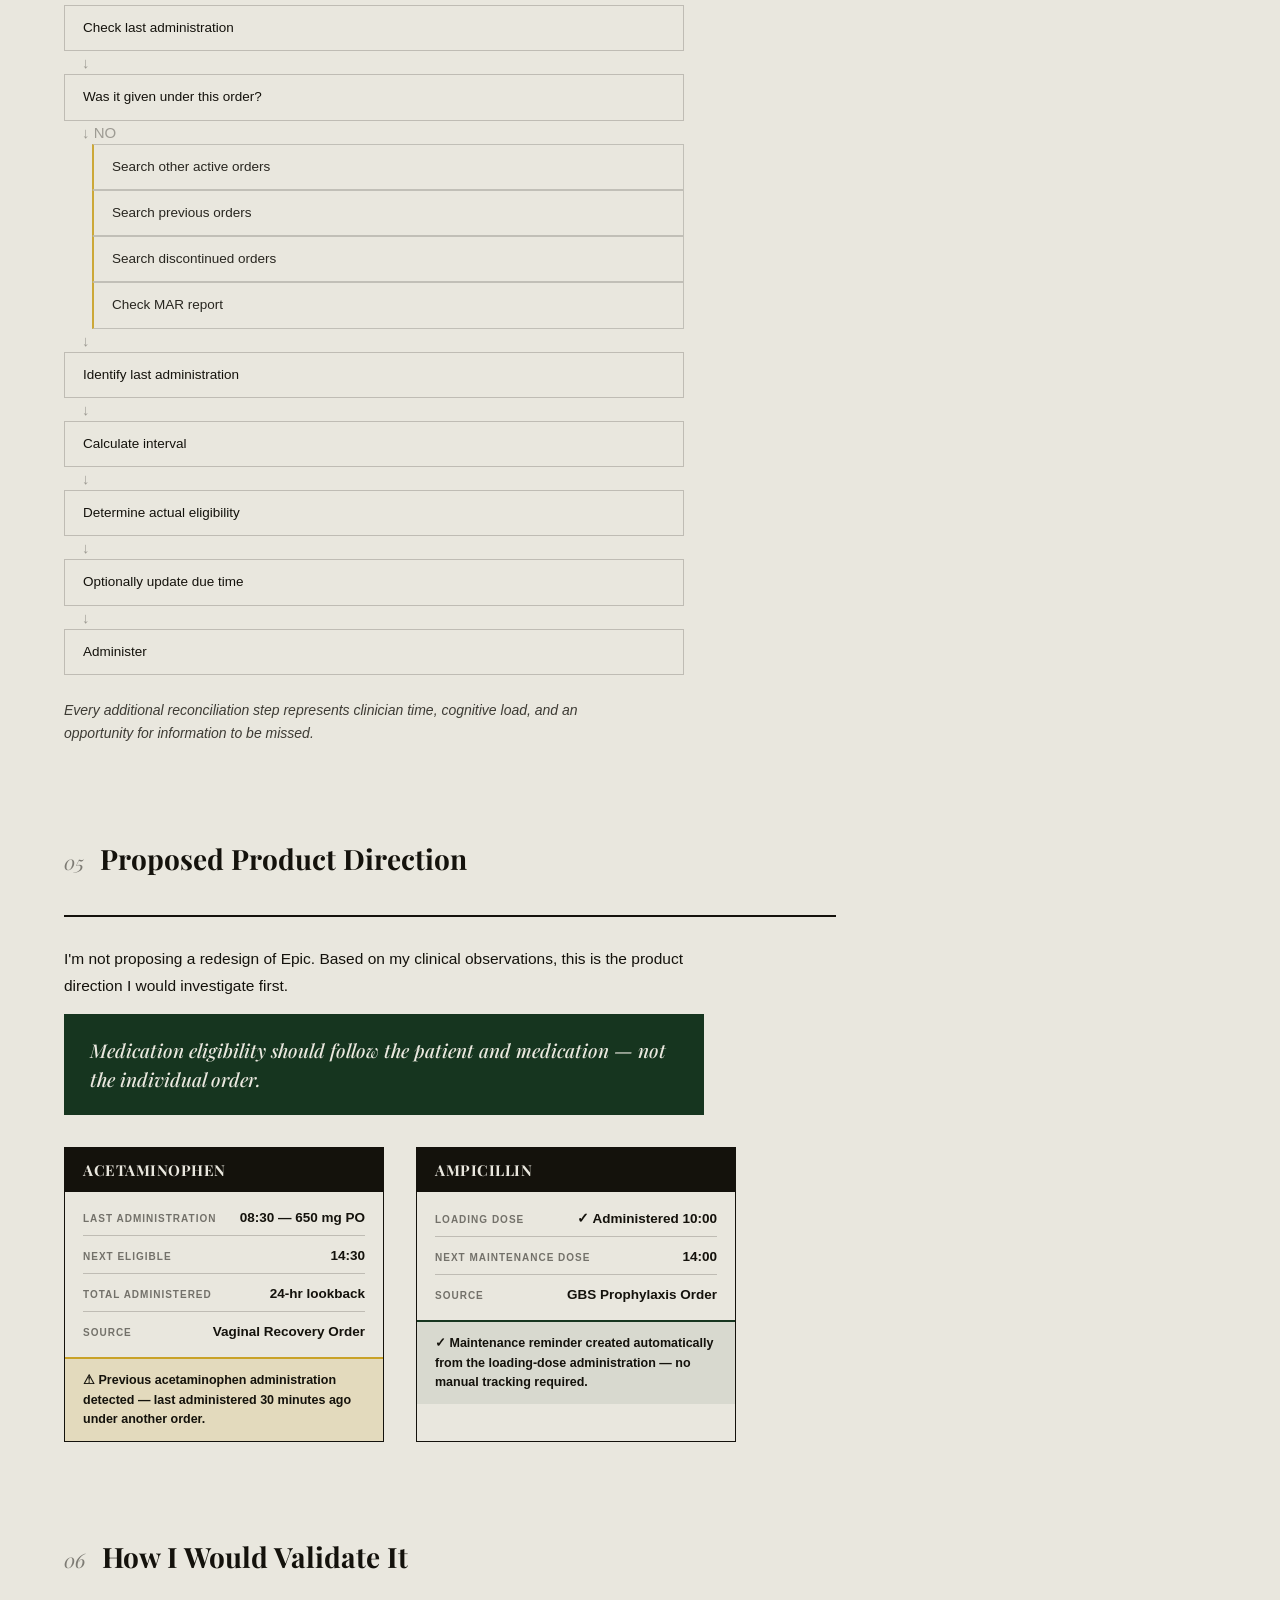
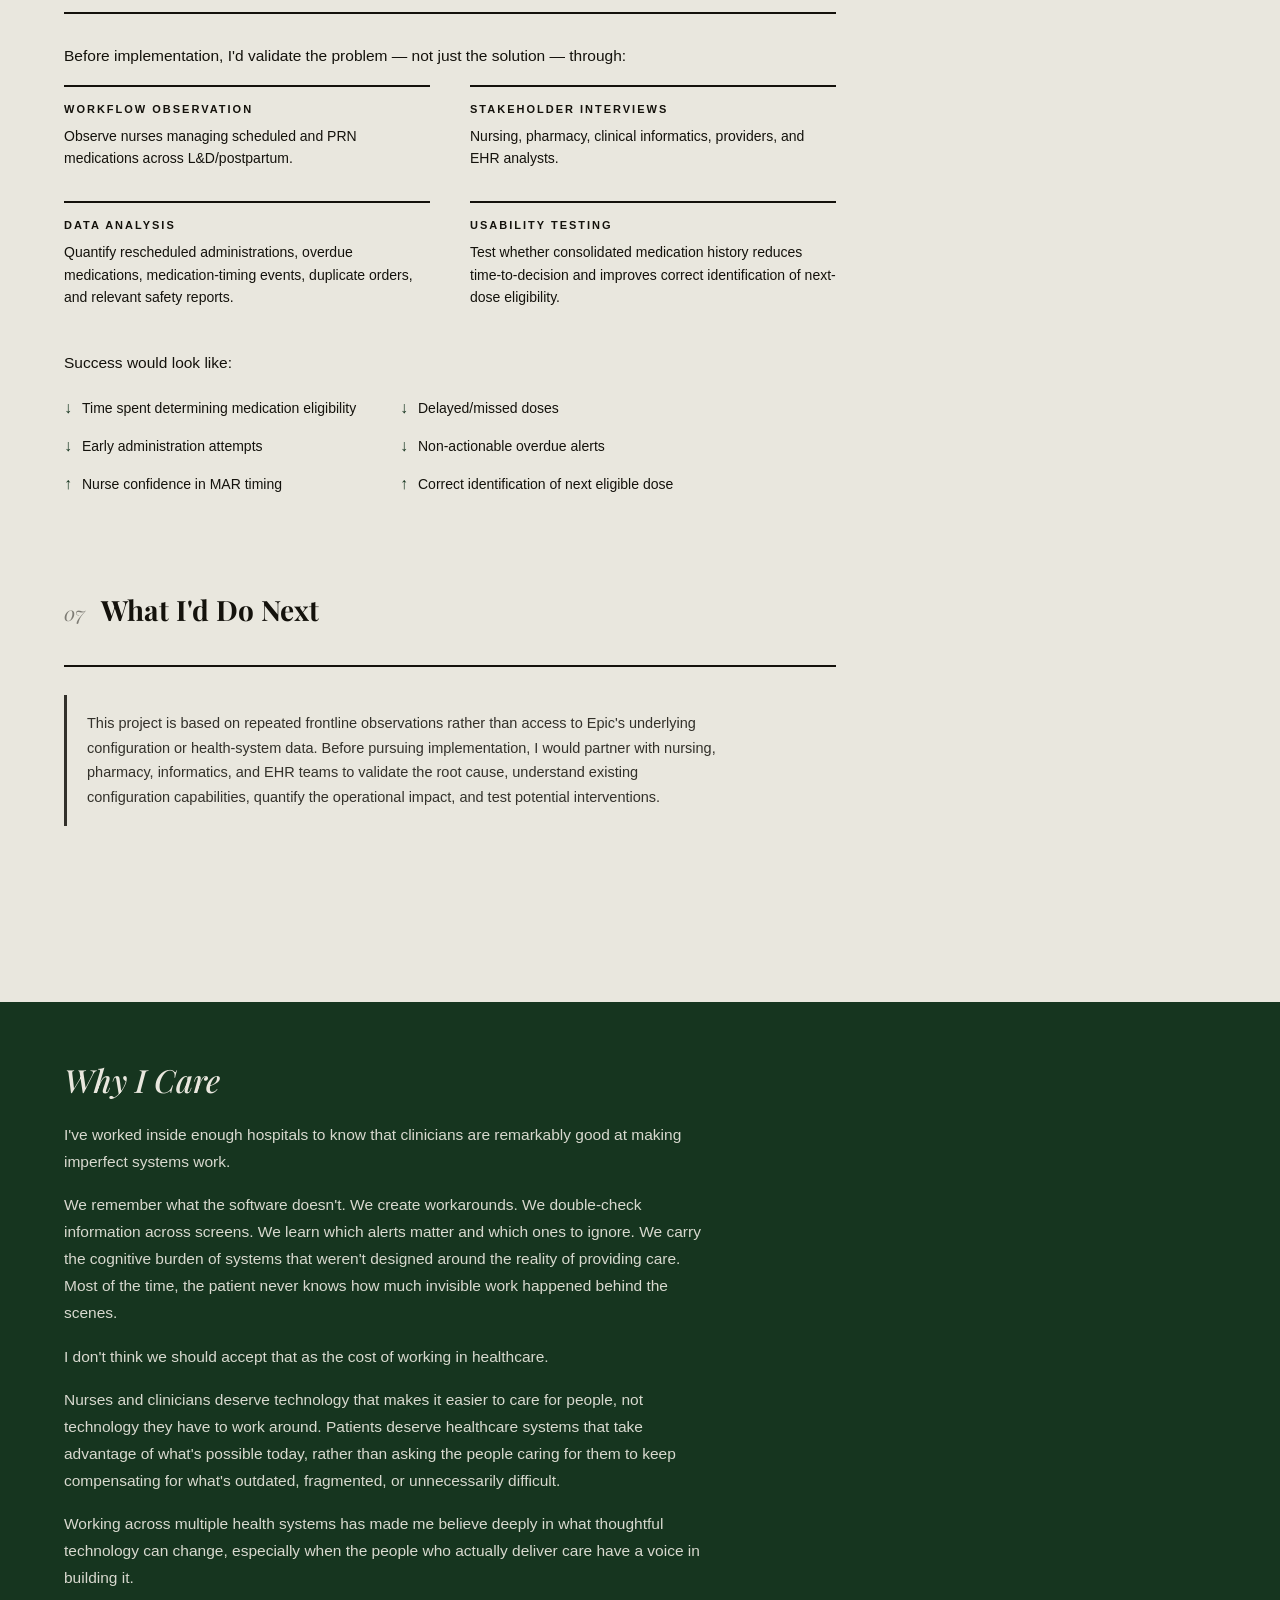
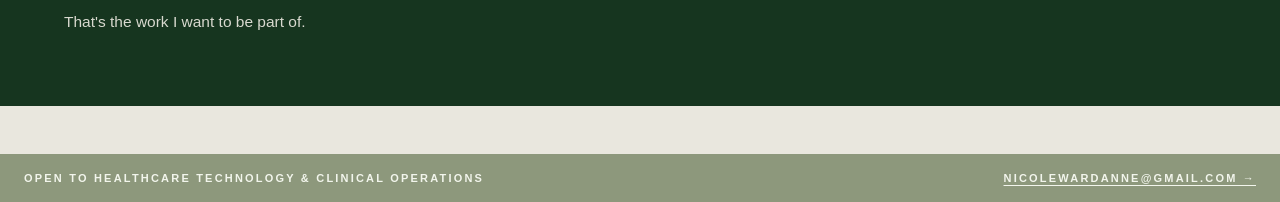
==== commit f47ec0e9: "Expand Why I Care copy on homepage and case study page Co-Authored-By: Claude Sonnet 5 <noreply@anth" ====
--- a/case-study-medication-timing.html
+++ b/case-study-medication-timing.html
@@ -317,9 +317,11 @@
   <div class="cs-closing">
     <h2 class="cs-closing-title">Why I Care</h2>
     <p class="cs-closing-text">I've worked inside enough hospitals to know that clinicians are remarkably good at making imperfect systems work.</p>
-    <p class="cs-closing-text">We remember what the software doesn't. We create workarounds. We double-check information across screens. We learn which alerts matter and which ones to ignore. Most of the time, the patient never knows how much invisible work happened behind the scenes.</p>
-    <p class="cs-closing-text">Working across multiple health systems made me curious about that invisible work — and about what healthcare could look like if clinicians didn't have to compensate for the technology around them.</p>
-    <p class="cs-closing-text">That's why I want to help build better systems for care.</p>
+    <p class="cs-closing-text">We remember what the software doesn't. We create workarounds. We double-check information across screens. We learn which alerts matter and which ones to ignore. We carry the cognitive burden of systems that weren't designed around the reality of providing care. Most of the time, the patient never knows how much invisible work happened behind the scenes.</p>
+    <p class="cs-closing-text">I don't think we should accept that as the cost of working in healthcare.</p>
+    <p class="cs-closing-text">Nurses and clinicians deserve technology that makes it easier to care for people, not technology they have to work around. Patients deserve healthcare systems that take advantage of what's possible today, rather than asking the people caring for them to keep compensating for what's outdated, fragmented, or unnecessarily difficult.</p>
+    <p class="cs-closing-text">Working across multiple health systems has made me believe deeply in what thoughtful technology can change, especially when the people who actually deliver care have a voice in building it.</p>
+    <p class="cs-closing-text">That's the work I want to be part of.</p>
   </div>
 
   <div class="cta-bar">
--- a/css/style.css
+++ b/css/style.css
@@ -20,6 +20,12 @@
 
 a { color: var(--ink); text-decoration: underline; text-underline-offset: 3px; }
 a:hover { color: var(--green); }
+
+a:focus-visible,
+button:focus-visible {
+  outline: 2px solid var(--green);
+  outline-offset: 3px;
+}
 
 ::selection { background: var(--accent); color: #0B2412; }
 
@@ -284,6 +290,30 @@
   font-weight: 700;
 }
 
+/* ---------- why i care (homepage) ---------- */
+.why-care {
+  background: var(--green);
+  color: var(--bg);
+  padding: 56px 64px;
+}
+
+.why-care-title {
+  margin: 0;
+  font-family: "Playfair Display", serif;
+  font-style: italic;
+  font-weight: 500;
+  font-size: 32px;
+}
+
+.why-care-text {
+  margin-top: 20px;
+  font-size: 15.5px;
+  line-height: 1.75;
+  max-width: 640px;
+  opacity: 0.92;
+}
+.why-care-text + .why-care-text { margin-top: 16px; }
+
 /* ---------- innovation / case studies shared shell ---------- */
 .cases-main {
   flex: 1;
@@ -335,7 +365,7 @@
   flex: 1;
   display: grid;
   grid-template-columns: 340px 1fr;
-  gap: 72px;
+  column-gap: 72px;
   padding: 64px 64px 80px;
   align-content: start;
 }
@@ -356,6 +386,7 @@
 .hr { border-top: 1px solid var(--hr); margin: 8px 0 24px; }
 
 .label-small { font-size: 10.5px; letter-spacing: 2px; font-weight: 700; opacity: 0.55; }
+.plain-list + .label-small { margin-top: 20px; }
 
 .plain-list { margin: 12px 0 0; padding: 0; list-style: none; font-size: 13.5px; line-height: 2; }
 
@@ -413,13 +444,17 @@
   gap: 32px;
   margin-top: 56px;
 }
+.competency-grid--two { grid-template-columns: 1fr 1fr; }
 
 .competency-card { border-top: 1px solid var(--hr); padding-top: 16px; }
+
+.resume-line { margin: 10px 0 0; font-size: 14px; line-height: 1.7; }
+.resume-line + .resume-line { margin-top: 4px; }
 .competency-title { font-family: "Playfair Display", serif; font-weight: 700; font-size: 19px; }
 .competency-org { font-size: 12.5px; font-style: italic; margin-top: 4px; opacity: 0.75; }
 .competency-desc { margin: 10px 0 0; font-size: 13.5px; line-height: 1.65; }
 
-.skills-card { border-top: 2px solid var(--ink); padding-top: 16px; }
+.skills-card { padding-top: 0; }
 .skills-title { font-size: 10.5px; letter-spacing: 2px; font-weight: 700; margin-bottom: 12px; }
 
 .cases-btn.nav-btn {
@@ -478,6 +513,7 @@
   color: var(--cream);
   padding: 18px 24px;
 }
+.dossier-cta { grid-column: 1 / -1; }
 .cta-text { font-size: 11px; letter-spacing: 2.2px; font-weight: 700; }
 .cta-link { color: var(--cream); font-size: 11px; letter-spacing: 2.2px; font-weight: 700; }
 
@@ -492,14 +528,18 @@
   }
   .brand { justify-self: unset; }
   .site-nav { justify-content: center; }
+  .nav-btn { padding: 12px 4px; }
 
   .index-grid { grid-template-columns: 1fr; }
   .left-col { padding: 32px 24px 40px; gap: 40px; }
+  .hero-title { text-align: center; }
   .portrait-wrap { position: relative; height: 440px; }
   .stats-col { padding: 32px 24px 40px; }
 
   .featured-work { padding: 0 24px; margin-top: 40px; }
   .featured-card { padding: 28px 24px; }
+
+  .why-care { padding: 40px 24px; }
 
   .cases-main { padding: 40px 24px 64px; }
   .cases-header {
@@ -511,7 +551,8 @@
 
   .problems-grid { grid-template-columns: 1fr; gap: 28px; margin-top: 32px; }
 
-  .dossier-grid { grid-template-columns: 1fr; gap: 48px; padding: 40px 24px 64px; }
+  .dossier-grid { grid-template-columns: 1fr; padding: 40px 24px 64px; }
+  .resume-body { margin-top: 48px; }
 
   .competency-grid { grid-template-columns: 1fr; gap: 28px; margin-top: 48px; }
 
